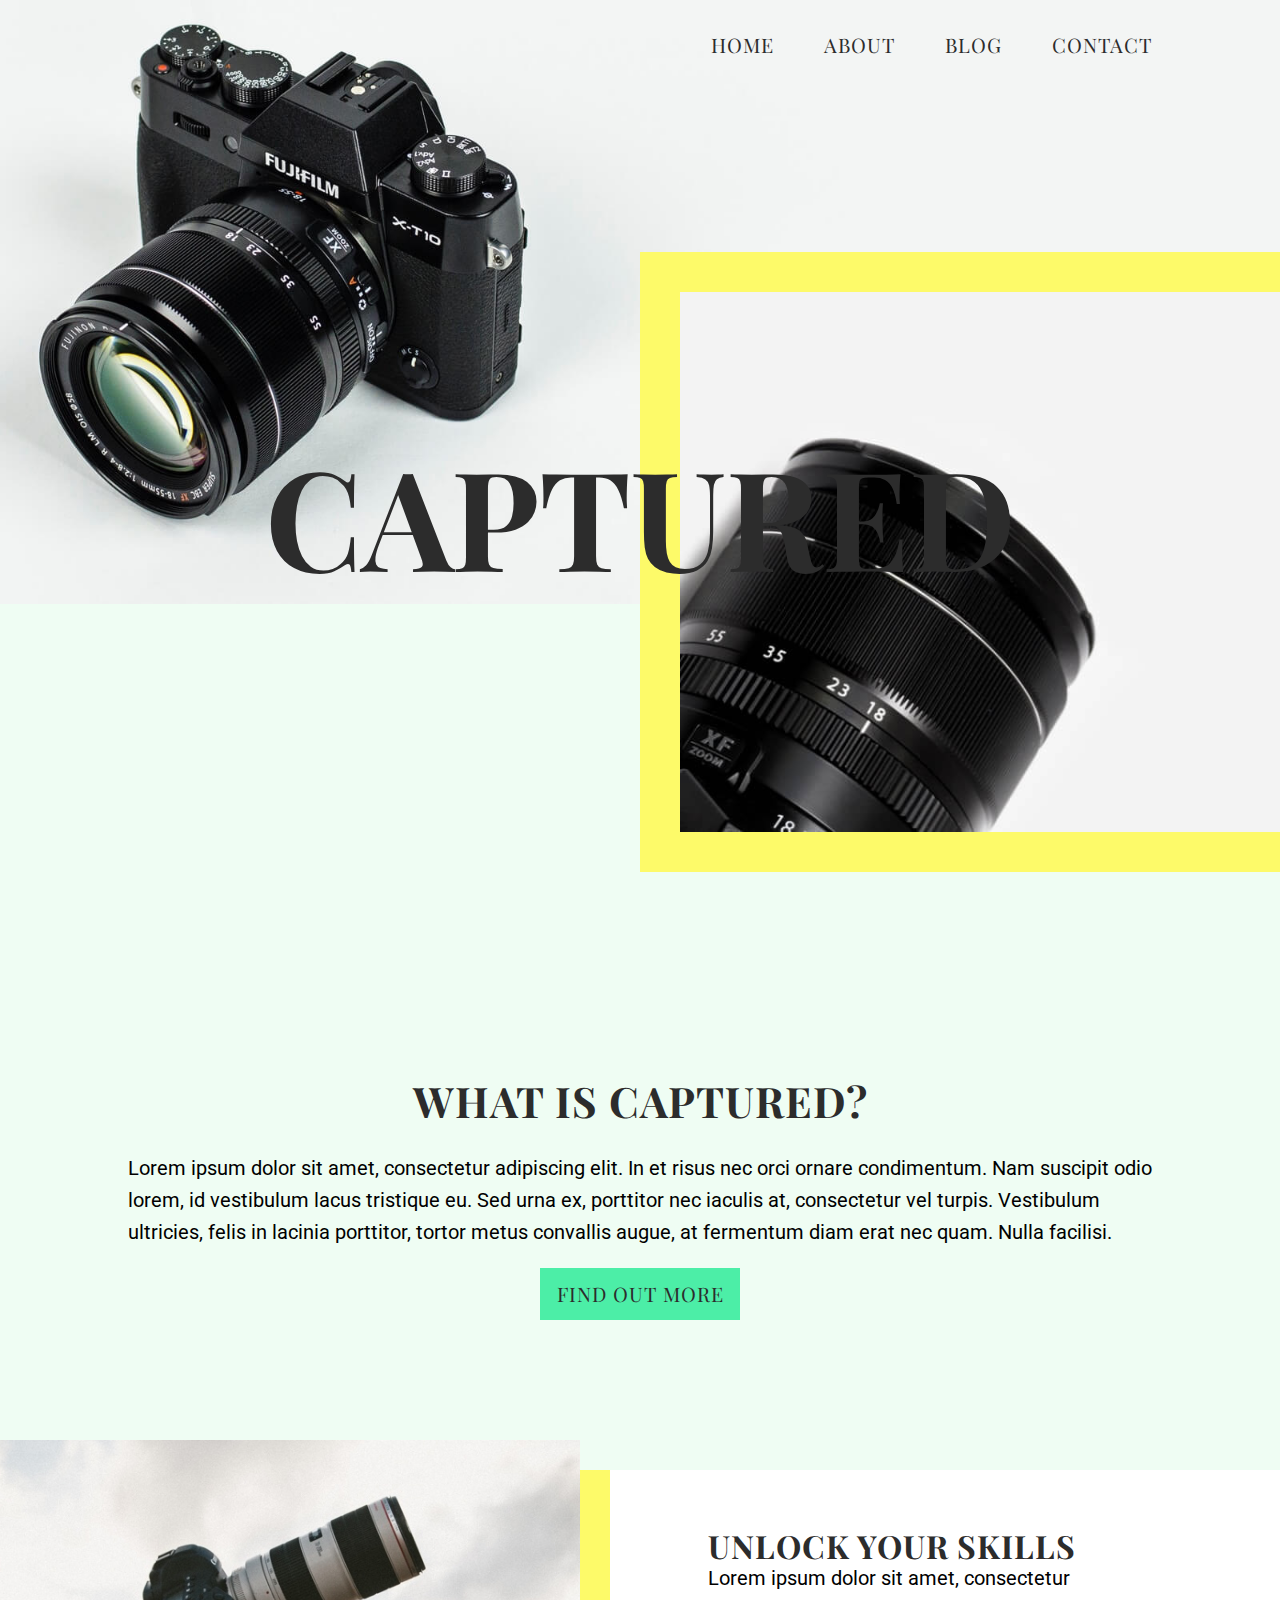
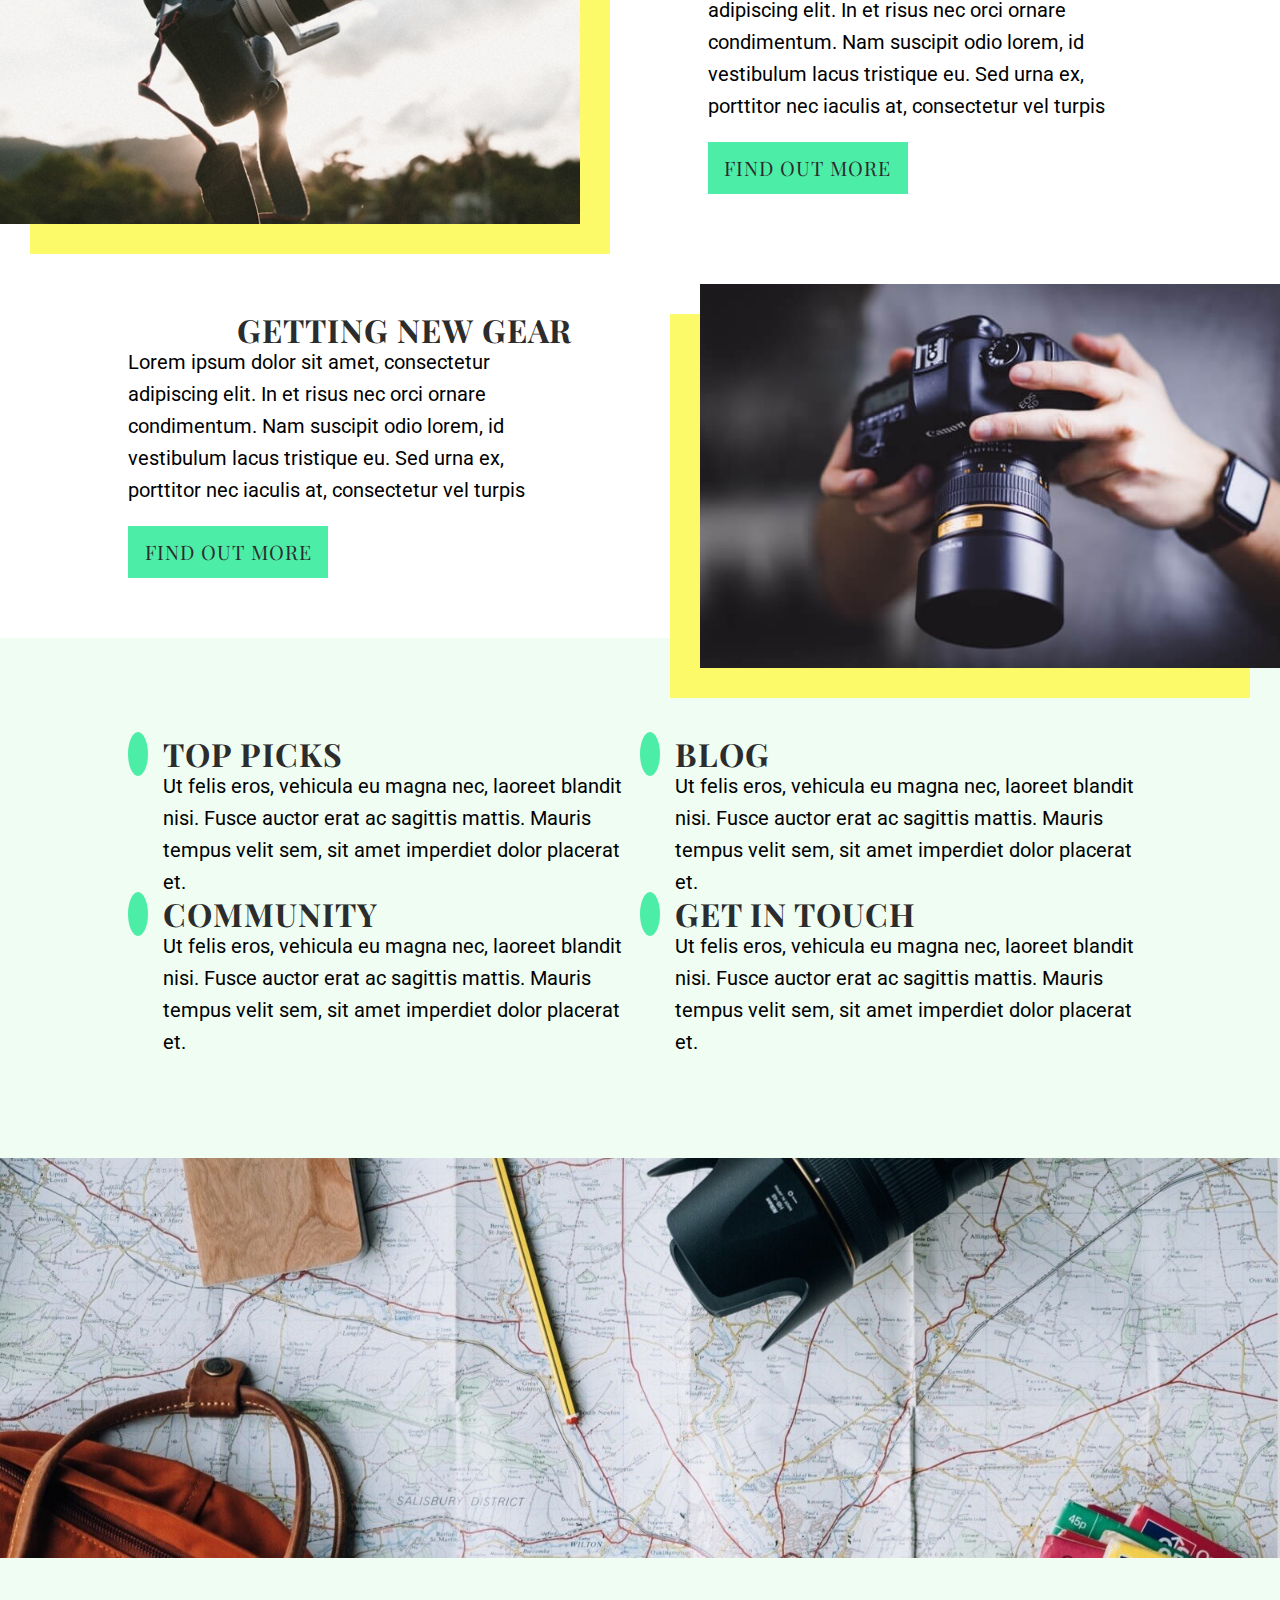
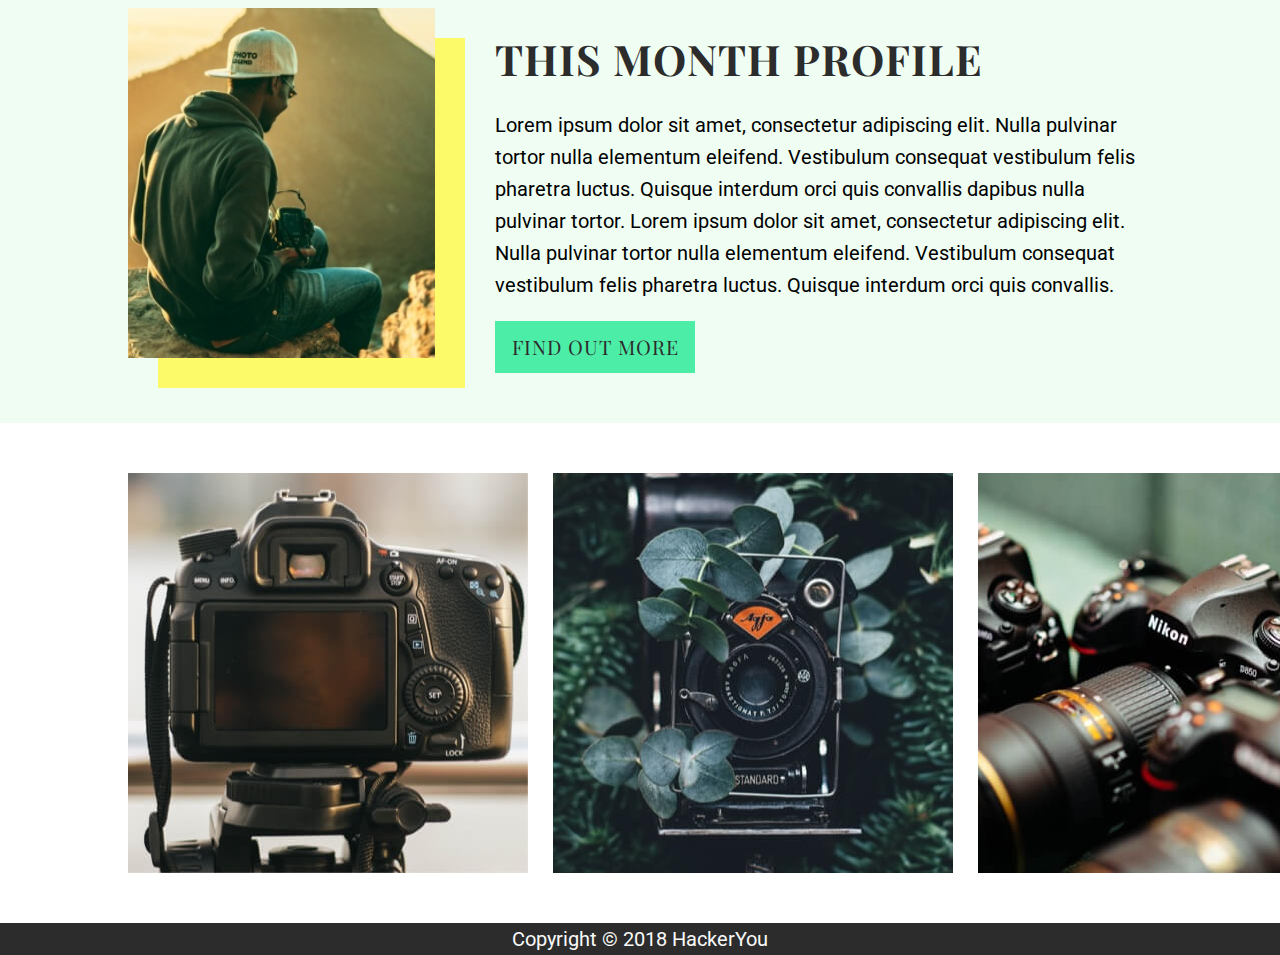
==== index.html @ f898188f "First commit of Project 2" ====
<!DOCTYPE html>
<html lang="en">
<head>
    <meta charset="UTF-8">
    <meta name="viewport" content="width=device-width, initial-scale=1.0">
    <meta http-equiv="X-UA-Compatible" content="ie=edge">
    <title>Home</title>
    <link rel="stylesheet" href="https://use.fontawesome.com/releases/v5.8.1/css/all.css" integrity="sha384-50oBUHEmvpQ+1lW4y57PTFmhCaXp0ML5d60M1M7uH2+nqUivzIebhndOJK28anvf" crossorigin="anonymous">
    <link href="https://fonts.googleapis.com/css?family=Playfair+Display:700i|Roboto" rel="stylesheet">
    <link rel="stylesheet" href="styles/style.css">
</head>
<body>
    <header class="homeHeader">
        <div class="wrapper headerMainContent">
            <nav>
                <ul>
                    <li><a href="index.html">Home</a></li>
                    <li><a href="#about">About</a></li>
                    <li><a href="blog.html">Blog</a></li>
                    <li><a href="contact.html">Contact</a></li>
                </ul>
            </nav>
            <h1 class="companyName">Captured</h1>
            <div class="headerImage"></div>
        </div>
    </header>

    <main>
        <section id="about" class="about">
            <div class="wrapper aboutContent">
                <h2>What is captured?</h2>
                <p>Lorem ipsum dolor sit amet, consectetur adipiscing elit. In et risus nec orci ornare condimentum. Nam
                    suscipit odio lorem, id vestibulum lacus tristique eu. Sed urna ex, porttitor nec iaculis at, consectetur
                    vel turpis. Vestibulum ultricies, felis in lacinia porttitor, tortor metus convallis augue, at fermentum
                    diam erat nec quam. Nulla facilisi.</p>
                <a href="#" class="linkButton">Find out more</a>
            </div>
        </section>

        <section class="blogPost">
            <div class="wrapper">
                <article class="articlePreview article1">
                    <div class="articleImage articleImage1 dropShadowRight"></div>
                    <div class="articleInfo">
                        <h3>Unlock Your Skills</h3>
                        <p>Lorem ipsum dolor sit amet, consectetur adipiscing elit. In et risus nec orci ornare condimentum. Nam
                            suscipit odio lorem, id vestibulum lacus tristique eu. Sed urna ex, porttitor nec iaculis at,
                            consectetur vel turpis</p>
                            <a href="#" class="linkButton">Find out more</a>
                    </div>
                </article>
                
                <article class="articlePreview article2">
                    <div class="articleImage articleImage2 dropShadowLeft"></div>
                    <div class="articleInfo">
                        <h3>Getting New Gear</h3>
                        <p>Lorem ipsum dolor sit amet, consectetur adipiscing elit. In et risus nec orci ornare condimentum. Nam
                            suscipit odio lorem, id vestibulum lacus tristique eu. Sed urna ex, porttitor nec iaculis at,
                            consectetur vel turpis</p>
                        <a href="#" class="linkButton">Find out more</a>
                    </div>
                </article>
                
            </div>
            

        </section>

        <section class="capturedLinks">
            <div class="wrapper capturedLinksContainer">
                <div class="capturedLinksInfo">
                    <div class="linkIcon">
                        <i class="fas fa-camera"></i>
                    </div>
                    <div class="linkDescription">
                        <h3>Top Picks</h3>
                        <p>Ut felis eros, vehicula eu magna nec, laoreet blandit nisi. Fusce auctor erat ac sagittis mattis. Mauris tempus velit sem, sit amet imperdiet dolor placerat et.</p>
                    </div>
                </div>

                <div class="capturedLinksInfo">
                    <div class="linkIcon">
                        <i class="fas fa-file"></i>
                    </div>
                    <div class="linkDescription">
                        <h3>Blog</h3>
                        <p>Ut felis eros, vehicula eu magna nec, laoreet blandit nisi. Fusce auctor erat ac sagittis mattis. Mauris
                            tempus velit sem, sit amet imperdiet dolor placerat et.</p>
                    </div>
                </div>

                <div class="capturedLinksInfo">
                    <div class="linkIcon">
                        <i class="fas fa-users"></i>
                    </div>
                    <div class="linkDescription">
                        <h3>Community</h3>
                        <p>Ut felis eros, vehicula eu magna nec, laoreet blandit nisi. Fusce auctor erat ac sagittis mattis. Mauris
                            tempus velit sem, sit amet imperdiet dolor placerat et.</p>
                    </div>
                </div>

                <div class="capturedLinksInfo">
                    <div class="linkIcon">
                        <i class="fas fa-phone"></i>
                    </div>
                    <div class="linkDescription">
                        <h3>Get in touch</h3>
                        <p>Ut felis eros, vehicula eu magna nec, laoreet blandit nisi. Fusce auctor erat ac sagittis mattis. Mauris
                            tempus velit sem, sit amet imperdiet dolor placerat et.</p>
                    </div>
                </div>
            </div>
        </section>

        <div class="monthlyProfileBackgroundImage"></div>

        <section class="monthlyProfile">
            <div class="wrapper monthlyProfileContent">
                <div class="monthlyProfileImage dropShadowRight"></div>
                <div class="monthlyProfileInfo">
                    <h2>This Month Profile</h2>
                    <p>Lorem ipsum dolor sit amet, consectetur adipiscing elit. Nulla pulvinar tortor nulla elementum eleifend.
                        Vestibulum consequat vestibulum felis pharetra luctus. Quisque interdum orci quis convallis dapibus
                        nulla pulvinar tortor. Lorem
                        ipsum dolor sit amet, consectetur adipiscing elit. Nulla pulvinar tortor nulla elementum eleifend.
                        Vestibulum consequat vestibulum felis pharetra luctus. Quisque interdum orci quis convallis.</p>
                    <a href="#" class="linkButton">Find out more</a>
                </div>
            </div>
        </section>

        <section class="gallery">
            <div class="wrapper galleryImages">
                <img src="assets/gallery-image-1.jpg" alt="Camera on a tripod from viewfinder's perspective">
                <img src="assets/gallery-image-2.jpg" alt="Vintage camera surrounded by leaves">
                <img src="assets/gallery-image-3.jpg" alt="DSLR camera with long lens">
            </div>
        </section>
    </main>

    <footer>
        <div class="wrapper">
            <p>Copyright &copy; 2018 HackerYou</p>
        </div>
    </footer>

</body>
</html>
---- styles/style.css ----
@charset "UTF-8";
article, aside, details, figcaption, figure, footer, header, hgroup, nav, section, summary {
  display: block; }

audio, canvas, video {
  display: inline-block; }

audio:not([controls]) {
  display: none;
  height: 0; }

[hidden] {
  display: none; }

html {
  font-family: sans-serif;
  -webkit-text-size-adjust: 100%;
  -ms-text-size-adjust: 100%; }

a:focus {
  outline: thin dotted; }

a:active, a:hover {
  outline: 0; }

h1 {
  font-size: 2em; }

abbr[title] {
  border-bottom: 1px dotted; }

b, strong {
  font-weight: 700; }

dfn {
  font-style: italic; }

mark {
  background: #ff0;
  color: #000; }

code, kbd, pre, samp {
  font-family: monospace, serif;
  font-size: 1em; }

pre {
  white-space: pre-wrap;
  word-wrap: break-word; }

q {
  quotes: \201C \201D \2018 \2019; }

small {
  font-size: 80%; }

sub, sup {
  font-size: 75%;
  line-height: 0;
  position: relative;
  vertical-align: baseline; }

sup {
  top: -.5em; }

sub {
  bottom: -.25em; }

img {
  border: 0; }

svg:not(:root) {
  overflow: hidden; }

fieldset {
  border: 1px solid silver;
  margin: 0 2px;
  padding: .35em .625em .75em; }

button, input, select, textarea {
  font-family: inherit;
  font-size: 100%;
  margin: 0; }

button, input {
  line-height: normal; }

button, html input[type=button], input[type=reset], input[type=submit] {
  -webkit-appearance: button;
  cursor: pointer; }

button[disabled], input[disabled] {
  cursor: default; }

input[type=checkbox], input[type=radio] {
  -webkit-box-sizing: border-box;
  box-sizing: border-box;
  padding: 0; }

input[type=search] {
  -webkit-appearance: textfield;
  -moz-box-sizing: content-box;
  -webkit-box-sizing: content-box;
  box-sizing: content-box; }

input[type=search]::-webkit-search-cancel-button, input[type=search]::-webkit-search-decoration {
  -webkit-appearance: none; }

textarea {
  overflow: auto;
  vertical-align: top; }

table {
  border-collapse: collapse;
  border-spacing: 0; }

body, figure {
  margin: 0; }

legend, button::-moz-focus-inner, input::-moz-focus-inner {
  border: 0;
  padding: 0; }

.clearfix:after {
  visibility: hidden;
  display: block;
  font-size: 0;
  content: '';
  clear: both;
  height: 0; }

* {
  -moz-box-sizing: border-box;
  -webkit-box-sizing: border-box;
  box-sizing: border-box; }

.visuallyHidden:not(:focus):not(:active) {
  position: absolute;
  width: 1px;
  height: 1px;
  margin: -1px;
  border: 0;
  padding: 0;
  white-space: nowrap;
  -webkit-clip-path: inset(100%);
  clip-path: inset(100%);
  clip: rect(0 0 0);
  overflow: hidden; }

fieldset {
  border: none; }

input[type=text],
input[type=email] {
  width: calc((100% - 30px) / 2);
  padding: 10px;
  float: left;
  border: none;
  border-bottom: 2px solid #4ceea7;
  background-color: #effdf3; }

input[type=text] {
  margin-right: 30px; }

input[type=email] {
  margin-right: 0; }

textarea {
  width: 100%;
  padding: 10px;
  resize: none;
  border: 2px solid #4ceea7;
  margin: 10px 0;
  background-color: #effdf3; }

input[type=submit] {
  border: none;
  padding: 5px;
  width: 100%;
  background-color: #4ceea7; }

input[type=text]::-webkit-input-placeholder,
input[type=email]::-webkit-input-placeholder,
input[type=submit]::-webkit-input-placeholder,
textarea::-webkit-input-placeholder {
  color: black;
  opacity: 1; }

input[type=text]:-ms-input-placeholder,
input[type=email]:-ms-input-placeholder,
input[type=submit]:-ms-input-placeholder,
textarea:-ms-input-placeholder {
  color: black;
  opacity: 1; }

input[type=text]::-ms-input-placeholder,
input[type=email]::-ms-input-placeholder,
input[type=submit]::-ms-input-placeholder,
textarea::-ms-input-placeholder {
  color: black;
  opacity: 1; }

input[type=text]::placeholder,
input[type=email]::placeholder,
input[type=submit]::placeholder,
textarea::placeholder {
  color: black;
  opacity: 1; }

html {
  font-size: 125%; }

body {
  font-size: 20px;
  font-size: 1rem;
  font-family: 'Roboto', sans-serif;
  line-height: 32px; }

p {
  margin: 0;
  padding: 0; }

.pageTitle {
  font-size: 80px;
  font-size: 4rem;
  font-family: 'Playfair Display', serif;
  color: #2c2c2c;
  text-transform: uppercase;
  line-height: 92px; }

h2,
h3 {
  letter-spacing: 1px; }

h2 {
  font-size: 42px;
  font-size: 2.1rem;
  font-family: 'Playfair Display', serif;
  color: #2c2c2c;
  text-transform: uppercase; }

h3 {
  font-size: 32px;
  font-size: 1.6rem;
  font-family: 'Playfair Display', serif;
  color: #2c2c2c;
  text-transform: uppercase;
  margin: 0;
  padding: 0; }

i {
  font-size: 1rem; }

nav {
  font-size: 20px;
  font-size: 1rem;
  font-family: 'Playfair Display', serif;
  color: #2c2c2c;
  text-transform: uppercase;
  text-align: center;
  line-height: 29px;
  letter-spacing: 1px; }

.linkButton {
  font-size: 20px;
  font-size: 1rem;
  font-family: 'Playfair Display', serif;
  color: #2c2c2c;
  text-transform: uppercase;
  text-align: center;
  line-height: 32px;
  letter-spacing: 1px; }

.pageTitle {
  text-align: center;
  margin: 5% auto; }

.companyName {
  font-size: 138px;
  font-size: 6.9rem;
  font-family: 'Playfair Display', serif;
  color: #2c2c2c;
  text-transform: uppercase;
  text-align: center; }

.asideTitle {
  font-size: 26px;
  font-size: 1.3rem;
  font-family: 'Playfair Display', serif;
  color: #2c2c2c;
  text-transform: uppercase; }

input[type=text]::-webkit-input-placeholder {
  font-size: 20px;
  font-size: 1rem;
  font-family: 'Roboto', sans-serif; }

input[type=text]:-ms-input-placeholder {
  font-size: 20px;
  font-size: 1rem;
  font-family: 'Roboto', sans-serif; }

input[type=text]::-ms-input-placeholder {
  font-size: 20px;
  font-size: 1rem;
  font-family: 'Roboto', sans-serif; }

input[type=text]::placeholder {
  font-size: 20px;
  font-size: 1rem;
  font-family: 'Roboto', sans-serif; }

.contactEmail {
  font-size: 26px;
  font-size: 1.3rem;
  font-family: 'Playfair Display', serif;
  color: #2c2c2c;
  text-transform: uppercase;
  letter-spacing: 1.1px; }

.innerWrapper {
  width: 85%;
  margin: 0 auto; }

.blogHeader {
  background: url(../assets/blog-header.jpg) top center/cover no-repeat #effdf3;
  width: 100%;
  height: 65vh; }

.mainBlog {
  background-color: #effdf3;
  padding: 50px 0;
  position: relative; }

.blogContent {
  display: -webkit-box;
  display: -ms-flexbox;
  display: flex;
  position: relative; }

aside {
  width: calc(35% - 20px);
  margin-right: 20px; }

.asideContent {
  background-color: #fafafa;
  padding: 20px; }

.asideImage {
  background: url(../assets/side-blog-image.jpg) center/cover no-repeat #fafafa;
  height: 400px;
  width: 180%;
  position: relative;
  top: -40px;
  left: -80%; }

.aboutDescription {
  margin: 10px 0 50px; }

.recentPosts li::before {
  content: "•";
  width: 2px;
  margin: 0 20px 0 10px;
  color: #4ceea7; }

.blogFeatureImage {
  background: url(../assets/blog-post-image.jpg) top center/cover no-repeat #fafafa;
  width: 119.2%;
  height: 550px; }

.blogSection {
  width: 65%;
  position: absolute;
  top: -250px;
  right: 0; }

.featuredBlog article h2 {
  margin-top: 70px; }

.postedComment {
  display: -webkit-box;
  display: -ms-flexbox;
  display: flex;
  margin: 50px 0; }

.readerImage1,
.readerImage2 {
  width: 20%; }

.readerComment {
  width: calc(80% - 30px);
  margin-left: 30px; }

.readerImage1 {
  background: url(../assets/comment-1.jpg) top center/contain no-repeat; }

.readerImage2 {
  background: url(../assets/comment-2.jpg) top center/contain no-repeat; }

.wrapper {
  width: 80%;
  max-width: 1440px;
  margin: 0 auto; }

img {
  max-width: 100%;
  width: 100%; }

a {
  text-decoration: none;
  color: #2c2c2c; }

ul,
li {
  list-style-type: none;
  margin: 0;
  padding: 0; }

.linkButton {
  display: inline-block;
  background-color: #4ceea7;
  padding: 10px;
  margin-top: 20px;
  width: 200px;
  -webkit-transition: all 0.5s ease;
  -o-transition: all 0.5s ease;
  transition: all 0.5s ease; }
  .linkButton:hover {
    background-color: #a9f7d5; }

.dropShadowLeft {
  -webkit-box-shadow: -30px 30px 0px 0px #fdfa69;
  box-shadow: -30px 30px 0px 0px #fdfa69; }

.dropShadowRight {
  -webkit-box-shadow: 30px 30px 0px 0px #fdfa69;
  box-shadow: 30px 30px 0px 0px #fdfa69; }

nav li {
  margin: 20px 50px 20px 0;
  padding: 10px 0;
  float: left; }
  nav li a {
    -webkit-transition: all 0.3s ease;
    -o-transition: all 0.3s ease;
    transition: all 0.3s ease; }
  nav li:hover {
    border-bottom: 2px solid #4ceea7;
    padding-bottom: 5px; }

nav li:last-child {
  margin-right: 0; }

.homeHeader {
  background: url(../assets/header-image.jpg) top center/contain no-repeat #effdf3;
  width: 100%;
  height: 100vh; }

.headerMainContent {
  display: -webkit-box;
  display: -ms-flexbox;
  display: flex;
  -webkit-box-orient: vertical;
  -webkit-box-direction: normal;
  -ms-flex-direction: column;
  flex-direction: column;
  -webkit-box-pack: justify;
  -ms-flex-pack: justify;
  justify-content: space-between;
  -webkit-box-align: end;
  -ms-flex-align: end;
  align-items: flex-end; }

.companyName {
  width: 100%;
  margin-top: 40%;
  z-index: 20; }

.headerImage {
  background: url(../assets/header-box-image.jpg) bottom right/cover no-repeat;
  border: 40px solid #fdfa69;
  border-right: 0;
  width: 640px;
  height: 620px;
  z-index: 10;
  position: absolute;
  top: 28%;
  right: 0; }

.about {
  padding: 150px 0; }

.about {
  background-color: #effdf3;
  text-align: center; }
  .about p {
    text-align: left; }

.articlePreview {
  display: -webkit-box;
  display: -ms-flexbox;
  display: flex;
  -webkit-box-pack: justify;
  -ms-flex-pack: justify;
  justify-content: space-between; }
  .articlePreview .articleImage {
    width: 60%; }
  .articlePreview .articleInfo {
    width: 46%;
    padding: 60px 0; }

.article2 {
  -webkit-box-orient: horizontal;
  -webkit-box-direction: reverse;
  -ms-flex-direction: row-reverse;
  flex-direction: row-reverse; }

.article2 .articleInfo h3 {
  text-align: right; }

.articleImage1 {
  background: url(../assets/left-image.jpg) center/cover no-repeat;
  position: relative;
  top: -30px;
  left: -12.5%; }

.articleImage2 {
  background: url(../assets/right-image.jpg) center/cover no-repeat;
  position: relative;
  bottom: -30px;
  right: -12.5%; }

.capturedLinks {
  background-color: #effdf3;
  padding: 100px 0; }

.capturedLinksContainer {
  display: -webkit-box;
  display: -ms-flexbox;
  display: flex;
  -webkit-box-orient: horizontal;
  -webkit-box-direction: normal;
  -ms-flex-direction: row;
  flex-direction: row;
  -ms-flex-wrap: wrap;
  flex-wrap: wrap; }
  .capturedLinksContainer .capturedLinksInfo {
    width: 50%;
    display: -webkit-box;
    display: -ms-flexbox;
    display: flex; }
  .capturedLinksContainer .linkIcon {
    width: 20%; }
  .capturedLinksContainer .linkDescriptio {
    width: 80%; }

.capturedLinks i {
  color: #2c2c2c;
  padding: 10px;
  background-color: #4ceea7;
  border-radius: 50%; }

.monthlyProfileBackgroundImage {
  width: 100%;
  height: 400px;
  background: url(../assets/banner.jpg) center/cover no-repeat #201e21; }

.monthlyProfile {
  padding: 50px 0;
  background-color: #effdf3; }

.monthlyProfileContent {
  display: -webkit-box;
  display: -ms-flexbox;
  display: flex;
  -webkit-box-orient: horizontal;
  -webkit-box-direction: normal;
  -ms-flex-direction: row;
  flex-direction: row; }
  .monthlyProfileContent .monthlyProfileImage {
    width: 30%;
    height: 350px;
    background: url(../assets/small-box.jpg) center/cover no-repeat #201e21; }
  .monthlyProfileContent .monthlyProfileInfo {
    width: calc(70% - 60px);
    margin-left: 60px; }

.gallery {
  padding: 50px 0; }

.galleryImages {
  display: -webkit-box;
  display: -ms-flexbox;
  display: flex; }
  .galleryImages img {
    margin-right: 25px; }
  .galleryImages img:last-child {
    margin-right: 0; }

footer {
  background-color: #2c2c2c; }

footer p {
  color: #fafafa;
  text-align: center; }
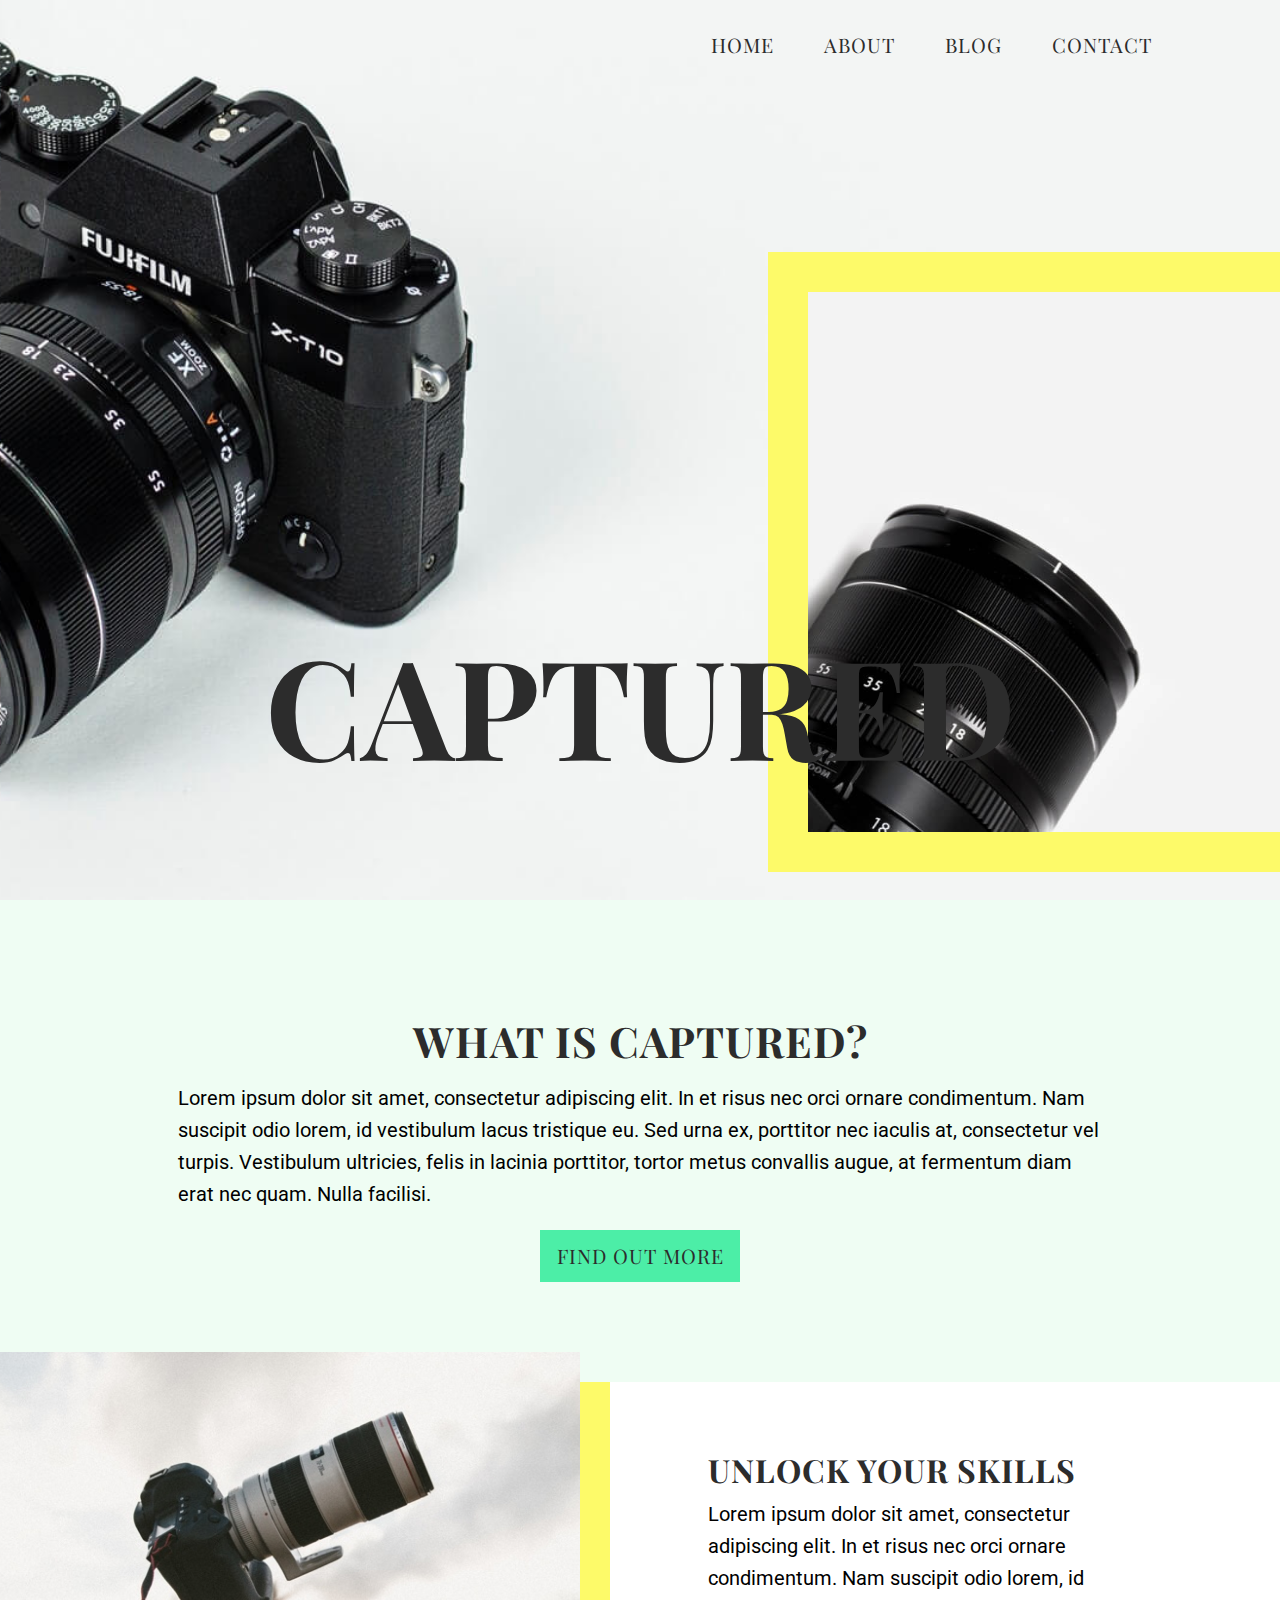
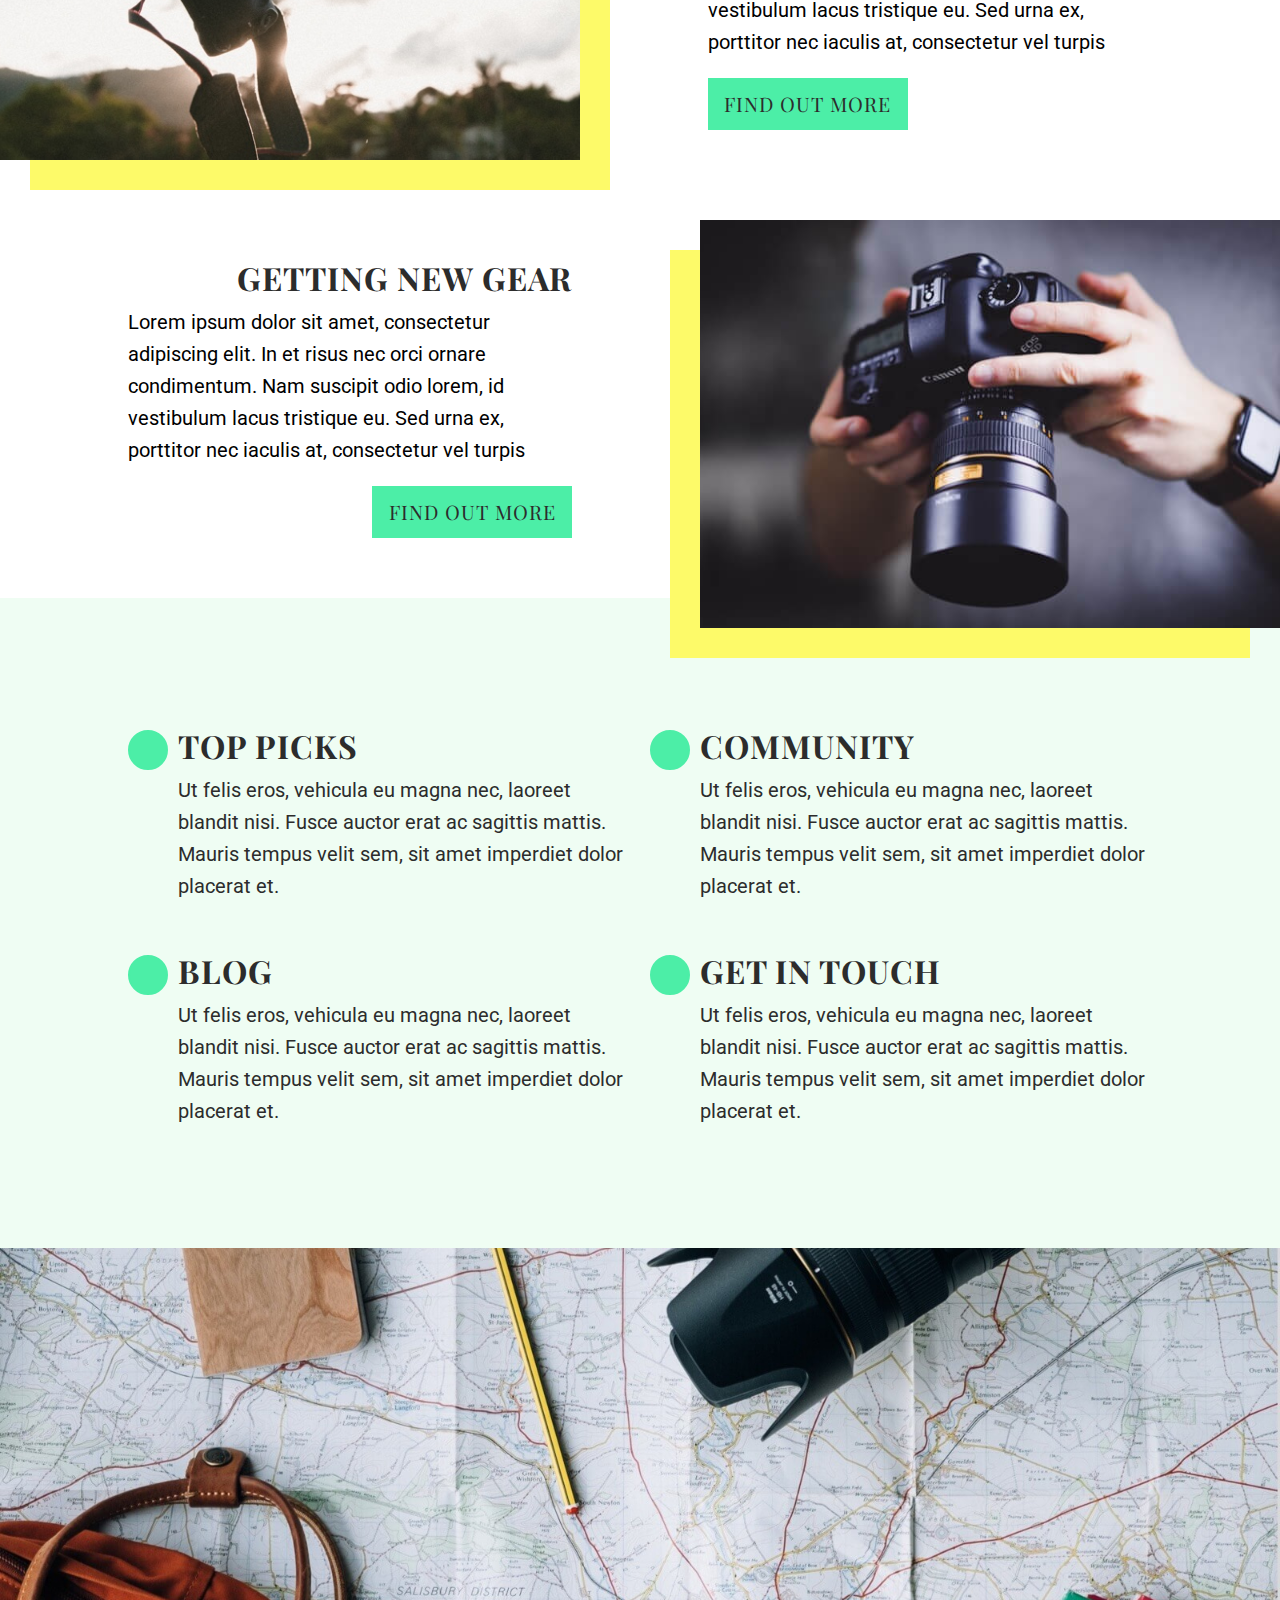
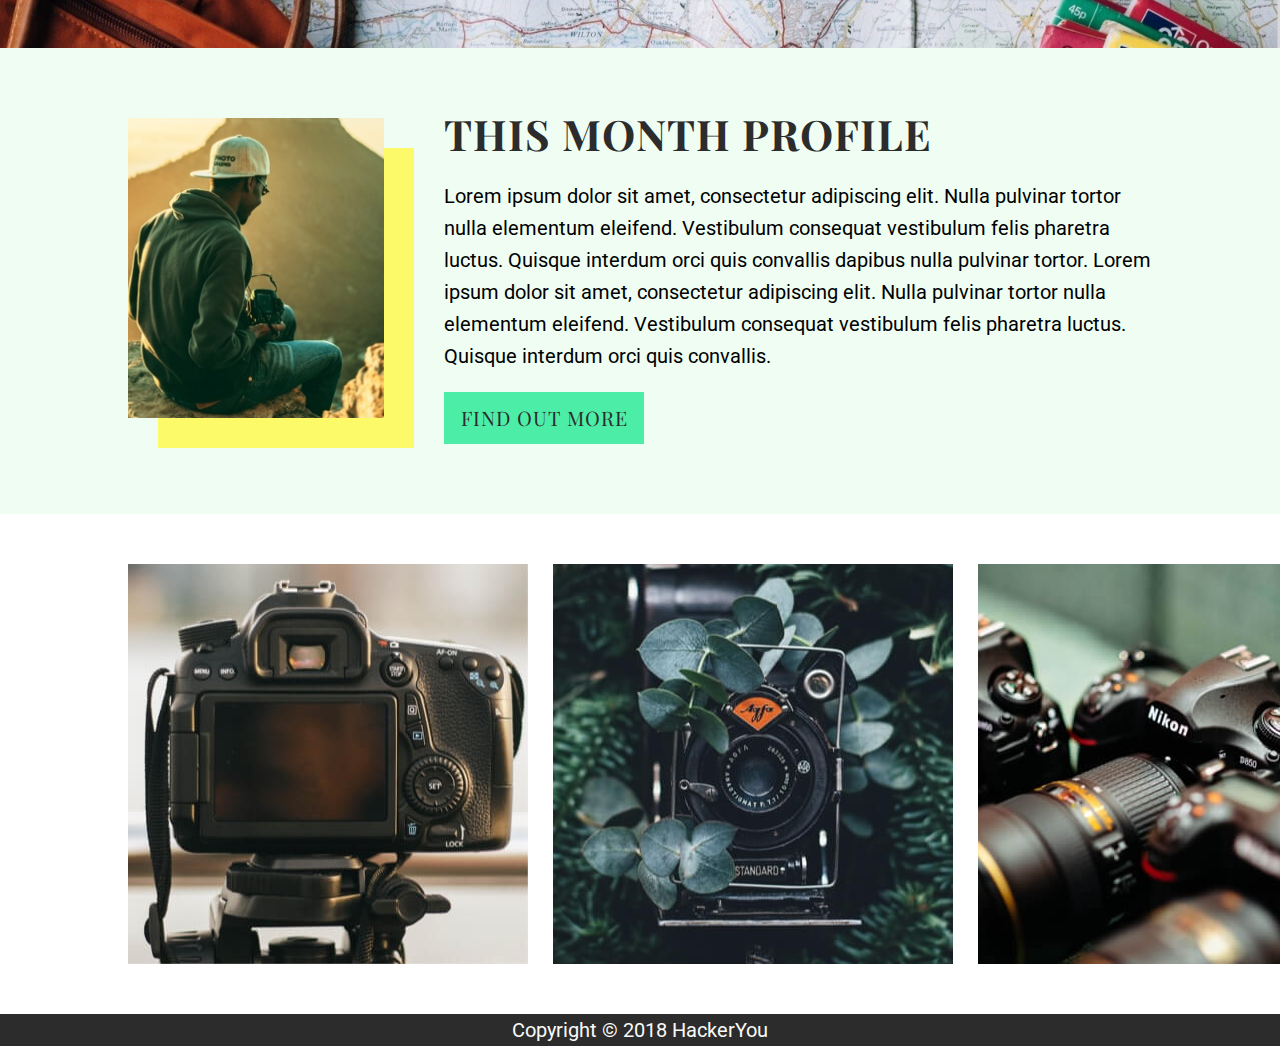
==== commit c0ff3a2e: "Updates throughout Project 2 + new file: _contact.scss" ====
--- a/index.html
+++ b/index.html
@@ -10,8 +10,8 @@
     <link rel="stylesheet" href="styles/style.css">
 </head>
 <body>
-    <header class="homeHeader">
-        <div class="wrapper headerMainContent">
+    <header class="headerHome">
+        <div class="wrapper mainHeader mainHeaderHome">
             <nav>
                 <ul>
                     <li><a href="index.html">Home</a></li>
@@ -21,32 +21,27 @@
                 </ul>
             </nav>
             <h1 class="companyName">Captured</h1>
-            <div class="headerImage"></div>
+            <div class="headerBoxImage"></div>
         </div>
     </header>
 
     <main>
         <section id="about" class="about">
-            <div class="wrapper aboutContent">
+            <div class="wrapper">
                 <h2>What is captured?</h2>
-                <p>Lorem ipsum dolor sit amet, consectetur adipiscing elit. In et risus nec orci ornare condimentum. Nam
-                    suscipit odio lorem, id vestibulum lacus tristique eu. Sed urna ex, porttitor nec iaculis at, consectetur
-                    vel turpis. Vestibulum ultricies, felis in lacinia porttitor, tortor metus convallis augue, at fermentum
-                    diam erat nec quam. Nulla facilisi.</p>
+                <p>Lorem ipsum dolor sit amet, consectetur adipiscing elit. In et risus nec orci ornare condimentum. Nam suscipit odio lorem, id vestibulum lacus tristique eu. Sed urna ex, porttitor nec iaculis at, consectetur vel turpis. Vestibulum ultricies, felis in lacinia porttitor, tortor metus convallis augue, at fermentum diam erat nec quam. Nulla facilisi.</p>
                 <a href="#" class="linkButton">Find out more</a>
             </div>
         </section>
 
-        <section class="blogPost">
+        <section>
             <div class="wrapper">
                 <article class="articlePreview article1">
                     <div class="articleImage articleImage1 dropShadowRight"></div>
                     <div class="articleInfo">
                         <h3>Unlock Your Skills</h3>
-                        <p>Lorem ipsum dolor sit amet, consectetur adipiscing elit. In et risus nec orci ornare condimentum. Nam
-                            suscipit odio lorem, id vestibulum lacus tristique eu. Sed urna ex, porttitor nec iaculis at,
-                            consectetur vel turpis</p>
-                            <a href="#" class="linkButton">Find out more</a>
+                        <p>Lorem ipsum dolor sit amet, consectetur adipiscing elit. In et risus nec orci ornare condimentum. Nam suscipit odio lorem, id vestibulum lacus tristique eu. Sed urna ex, porttitor nec iaculis at, consectetur vel turpis</p>
+                        <a href="#" class="linkButton">Find out more</a>
                     </div>
                 </article>
                 
@@ -60,63 +55,68 @@
                         <a href="#" class="linkButton">Find out more</a>
                     </div>
                 </article>
-                
-            </div>
-            
-
-        </section>
-
-        <section class="capturedLinks">
-            <div class="wrapper capturedLinksContainer">
-                <div class="capturedLinksInfo">
-                    <div class="linkIcon">
-                        <i class="fas fa-camera"></i>
-                    </div>
-                    <div class="linkDescription">
-                        <h3>Top Picks</h3>
-                        <p>Ut felis eros, vehicula eu magna nec, laoreet blandit nisi. Fusce auctor erat ac sagittis mattis. Mauris tempus velit sem, sit amet imperdiet dolor placerat et.</p>
-                    </div>
-                </div>
-
-                <div class="capturedLinksInfo">
-                    <div class="linkIcon">
-                        <i class="fas fa-file"></i>
-                    </div>
-                    <div class="linkDescription">
-                        <h3>Blog</h3>
-                        <p>Ut felis eros, vehicula eu magna nec, laoreet blandit nisi. Fusce auctor erat ac sagittis mattis. Mauris
-                            tempus velit sem, sit amet imperdiet dolor placerat et.</p>
-                    </div>
-                </div>
-
-                <div class="capturedLinksInfo">
-                    <div class="linkIcon">
-                        <i class="fas fa-users"></i>
-                    </div>
-                    <div class="linkDescription">
-                        <h3>Community</h3>
-                        <p>Ut felis eros, vehicula eu magna nec, laoreet blandit nisi. Fusce auctor erat ac sagittis mattis. Mauris
-                            tempus velit sem, sit amet imperdiet dolor placerat et.</p>
-                    </div>
-                </div>
-
-                <div class="capturedLinksInfo">
-                    <div class="linkIcon">
-                        <i class="fas fa-phone"></i>
-                    </div>
-                    <div class="linkDescription">
-                        <h3>Get in touch</h3>
-                        <p>Ut felis eros, vehicula eu magna nec, laoreet blandit nisi. Fusce auctor erat ac sagittis mattis. Mauris
-                            tempus velit sem, sit amet imperdiet dolor placerat et.</p>
-                    </div>
-                </div>
             </div>
         </section>
 
-        <div class="monthlyProfileBackgroundImage"></div>
+        <section class="sectionLinks">
+            <div class="wrapper">
+                <ul class="capturedLinkList">
+                    <li>
+                        <a href="#" class="linkOptions">
+                            <div class="linkIcon">
+                                <i class="fas fa-camera"></i>
+                            </div>
+                            <div class="linkDescription">
+                                <h3>Top Picks</h3>
+                                <p>Ut felis eros, vehicula eu magna nec, laoreet blandit nisi. Fusce auctor erat ac sagittis mattis. Mauris tempus velit sem, sit amet imperdiet dolor placerat et.</p>
+                            </div>
+                        </a>
+                    </li>
 
-        <section class="monthlyProfile">
-            <div class="wrapper monthlyProfileContent">
+                    <li>
+                        <a href="#" class="linkOptions">
+                            <div class="linkIcon">
+                                <i class="fas fa-users"></i>
+                            </div>
+                            <div class="linkDescription">
+                                <h3>Community</h3>
+                                <p>Ut felis eros, vehicula eu magna nec, laoreet blandit nisi. Fusce auctor erat ac sagittis mattis. Mauris
+                                    tempus velit sem, sit amet imperdiet dolor placerat et.</p>
+                            </div>
+                        </a>
+                    </li>
+
+                    <li>
+                        <a href="#" class="linkOptions">
+                            <div class="linkIcon">
+                                <i class="fas fa-file"></i>
+                            </div>
+                            <div class="linkDescription">
+                                <h3>Blog</h3>
+                                <p>Ut felis eros, vehicula eu magna nec, laoreet blandit nisi. Fusce auctor erat ac sagittis mattis. Mauris tempus velit sem, sit amet imperdiet dolor placerat et.</p>
+                            </div>
+                        </a>
+                    </li>
+                    <li>
+                        <a href="#" class="linkOptions">
+                            <div class="linkIcon">
+                                <i class="fas fa-phone"></i>
+                            </div>
+                            <div class="linkDescription">
+                                <h3>Get in Touch</h3>
+                                <p>Ut felis eros, vehicula eu magna nec, laoreet blandit nisi. Fusce auctor erat ac sagittis mattis. Mauris
+                                    tempus velit sem, sit amet imperdiet dolor placerat et.</p>
+                            </div>
+                        </a>
+                    </li>
+                </ul>     
+            </div>
+        </section>
+
+        <div class="BackgroundImageMap"></div>
+
+        <section class="sectionProfile">
+            <div class="wrapper monthlyProfile">
                 <div class="monthlyProfileImage dropShadowRight"></div>
                 <div class="monthlyProfileInfo">
                     <h2>This Month Profile</h2>
--- a/styles/style.css
+++ b/styles/style.css
@@ -152,11 +152,12 @@
 input[type=text],
 input[type=email] {
   width: calc((100% - 30px) / 2);
-  padding: 10px;
+  padding: 10px 15px;
+  margin: 20px 0;
   float: left;
   border: none;
   border-bottom: 2px solid #4ceea7;
-  background-color: #effdf3; }
+  background-color: transparent; }
 
 input[type=text] {
   margin-right: 30px; }
@@ -166,14 +167,17 @@
 
 textarea {
   width: 100%;
-  padding: 10px;
+  padding: 15px;
   resize: none;
   border: 2px solid #4ceea7;
   margin: 10px 0;
-  background-color: #effdf3; }
+  background-color: transparent; }
 
 input[type=submit] {
+  font-family: 'Playfair Display', serif;
+  text-transform: uppercase;
   border: none;
+  margin: 3% 0;
   padding: 5px;
   width: 100%;
   background-color: #4ceea7; }
@@ -225,7 +229,13 @@
   font-family: 'Playfair Display', serif;
   color: #2c2c2c;
   text-transform: uppercase;
-  line-height: 92px; }
+  width: 100%;
+  line-height: 92px;
+  text-align: center; }
+
+h1 {
+  margin: 0;
+  padding: 0; }
 
 h2,
 h3 {
@@ -236,7 +246,9 @@
   font-size: 2.1rem;
   font-family: 'Playfair Display', serif;
   color: #2c2c2c;
-  text-transform: uppercase; }
+  text-transform: uppercase;
+  margin: 0;
+  padding: 0; }
 
 h3 {
   font-size: 32px;
@@ -244,7 +256,7 @@
   font-family: 'Playfair Display', serif;
   color: #2c2c2c;
   text-transform: uppercase;
-  margin: 0;
+  margin: 12px 0;
   padding: 0; }
 
 i {
@@ -270,9 +282,9 @@
   line-height: 32px;
   letter-spacing: 1px; }
 
-.pageTitle {
-  text-align: center;
-  margin: 5% auto; }
+.inlineLink {
+  font-weight: 700;
+  font-style: italic; }
 
 .companyName {
   font-size: 138px;
@@ -326,75 +338,137 @@
   width: 100%;
   height: 65vh; }
 
-.mainBlog {
+.mainHeaderBlog h1 {
+  width: calc(60% - 25px);
+  text-align: left;
+  margin-top: 5%; }
+
+.mainSection {
   background-color: #effdf3;
-  padding: 50px 0;
-  position: relative; }
+  padding: 50px 0; }
 
 .blogContent {
   display: -webkit-box;
   display: -ms-flexbox;
-  display: flex;
-  position: relative; }
-
-aside {
-  width: calc(35% - 20px);
-  margin-right: 20px; }
-
-.asideContent {
+  display: flex; }
+  .blogContent aside {
+    width: calc(40% - 25px);
+    margin-right: 25px; }
+  .blogContent .blogSection {
+    width: calc(60% - 25px);
+    margin-left: 25px;
+    position: relative;
+    top: -250px;
+    margin-bottom: -250px; }
+
+.asideAboutSection {
   background-color: #fafafa;
   padding: 20px; }
-
-.asideImage {
-  background: url(../assets/side-blog-image.jpg) center/cover no-repeat #fafafa;
-  height: 400px;
-  width: 180%;
-  position: relative;
-  top: -40px;
-  left: -80%; }
-
-.aboutDescription {
-  margin: 10px 0 50px; }
-
-.recentPosts li::before {
-  content: "•";
-  width: 2px;
-  margin: 0 20px 0 10px;
+  .asideAboutSection .asideImage {
+    background: url(../assets/side-blog-image.jpg) center/cover no-repeat #fafafa;
+    height: 400px;
+    width: 180%;
+    position: relative;
+    top: -40px;
+    left: -80%; }
+  .asideAboutSection .aboutDescription {
+    margin: 10px 0 50px; }
+  .asideAboutSection .recentPosts li::before {
+    content: "•";
+    width: 2px;
+    margin-right: 10px;
+    color: #4ceea7; }
+
+.recentPosts a:hover {
   color: #4ceea7; }
 
 .blogFeatureImage {
-  background: url(../assets/blog-post-image.jpg) top center/cover no-repeat #fafafa;
-  width: 119.2%;
+  background: url(../assets/blog-post-image.jpg) top center/cover no-repeat;
+  width: 121.6%;
   height: 550px; }
 
-.blogSection {
-  width: 65%;
-  position: absolute;
-  top: -250px;
-  right: 0; }
-
-.featuredBlog article h2 {
-  margin-top: 70px; }
+.featuredBlog h2 {
+  margin-top: 60px; }
+
+.featuredBlog h2 + p {
+  margin: 10px 0 40px 0; }
 
 .postedComment {
   display: -webkit-box;
   display: -ms-flexbox;
   display: flex;
   margin: 50px 0; }
+  .postedComment .readerComment {
+    width: calc(85% - 30px);
+    margin-left: 30px; }
+  .postedComment .readerAvatar {
+    width: 15%; }
+
+.postedComment p:first-child {
+  line-height: 1;
+  margin-bottom: 5px; }
 
 .readerImage1,
 .readerImage2 {
-  width: 20%; }
-
-.readerComment {
-  width: calc(80% - 30px);
-  margin-left: 30px; }
+  width: 100px;
+  height: 100px; }
 
 .readerImage1 {
-  background: url(../assets/comment-1.jpg) top center/contain no-repeat; }
+  background: url(../assets/comment-1.jpg) top center/cover no-repeat; }
 
 .readerImage2 {
-  background: url(../assets/comment-2.jpg) top center/contain no-repeat; }
+  background: url(../assets/comment-2.jpg) top center/cover no-repeat; }
+
+.contactHeader {
+  background: url(../assets/contact-header.jpg) top center/cover no-repeat #effdf3;
+  width: 100%;
+  height: 70vh; }
+
+.contactMainSection {
+  background-color: #effdf3; }
+
+.contactInformation {
+  display: -webkit-box;
+  display: -ms-flexbox;
+  display: flex;
+  -webkit-box-orient: horizontal;
+  -webkit-box-direction: reverse;
+  -ms-flex-direction: row-reverse;
+  flex-direction: row-reverse;
+  -webkit-box-pack: start;
+  -ms-flex-pack: start;
+  justify-content: flex-start;
+  -webkit-box-align: end;
+  -ms-flex-align: end;
+  align-items: flex-end;
+  position: relative;
+  top: -300px; }
+  .contactInformation .contactForm {
+    width: calc(75% - 60px);
+    margin-left: 60px; }
+  .contactInformation .additionalContactInfo {
+    width: 25%; }
+
+.contactForm h1 {
+  text-align: left;
+  margin: 3% 0; }
+
+.formMessages {
+  background-color: #fafafa;
+  padding: 25px;
+  width: 110%; }
+
+.socialIcons ul {
+  display: -webkit-box;
+  display: -ms-flexbox;
+  display: flex; }
+  .socialIcons ul li {
+    margin-right: 15px; }
+  .socialIcons ul i {
+    font-size: 1.25rem; }
+
+.contactEmail {
+  margin: 10px 0; }
 
 .wrapper {
   width: 80%;
@@ -450,12 +524,7 @@
 nav li:last-child {
   margin-right: 0; }
 
-.homeHeader {
-  background: url(../assets/header-image.jpg) top center/contain no-repeat #effdf3;
-  width: 100%;
-  height: 100vh; }
-
-.headerMainContent {
+.mainHeader {
   display: -webkit-box;
   display: -ms-flexbox;
   display: flex;
@@ -470,30 +539,38 @@
   -ms-flex-align: end;
   align-items: flex-end; }
 
+.headerHome {
+  background: url(../assets/header-image.jpg) top center/cover no-repeat #effdf3;
+  width: 100%;
+  height: 100vh; }
+
+.mainHeaderHome {
+  height: 80vh; }
+
 .companyName {
   width: 100%;
-  margin-top: 40%;
   z-index: 20; }
 
-.headerImage {
-  background: url(../assets/header-box-image.jpg) bottom right/cover no-repeat;
+.headerBoxImage {
+  background: url(../assets/header-box-image.jpg) top center/cover no-repeat #fafafa;
   border: 40px solid #fdfa69;
   border-right: 0;
-  width: 640px;
+  width: 40%;
   height: 620px;
-  z-index: 10;
   position: absolute;
   top: 28%;
-  right: 0; }
-
-.about {
-  padding: 150px 0; }
+  right: 0;
+  z-index: 10; }
 
 .about {
   background-color: #effdf3;
-  text-align: center; }
+  text-align: center;
+  padding: 100px 0; }
+  .about h2 {
+    margin: 25px; }
   .about p {
-    text-align: left; }
+    text-align: left;
+    margin: 0 50px; }
 
 .articlePreview {
   display: -webkit-box;
@@ -503,8 +580,16 @@
   -ms-flex-pack: justify;
   justify-content: space-between; }
   .articlePreview .articleImage {
-    width: 60%; }
+    width: 60%;
+    position: relative; }
   .articlePreview .articleInfo {
+    display: -webkit-box;
+    display: -ms-flexbox;
+    display: flex;
+    -webkit-box-orient: vertical;
+    -webkit-box-direction: normal;
+    -ms-flex-direction: column;
+    flex-direction: column;
     width: 46%;
     padding: 60px 0; }
 
@@ -513,27 +598,27 @@
   -webkit-box-direction: reverse;
   -ms-flex-direction: row-reverse;
   flex-direction: row-reverse; }
-
-.article2 .articleInfo h3 {
-  text-align: right; }
+  .article2 .articleInfo h3 {
+    text-align: right; }
+  .article2 .articleInfo a {
+    -ms-flex-item-align: end;
+    align-self: flex-end; }
 
 .articleImage1 {
   background: url(../assets/left-image.jpg) center/cover no-repeat;
-  position: relative;
   top: -30px;
   left: -12.5%; }
 
 .articleImage2 {
   background: url(../assets/right-image.jpg) center/cover no-repeat;
-  position: relative;
   bottom: -30px;
   right: -12.5%; }
 
-.capturedLinks {
+.sectionLinks {
   background-color: #effdf3;
   padding: 100px 0; }
 
-.capturedLinksContainer {
+.capturedLinkList {
   display: -webkit-box;
   display: -ms-flexbox;
   display: flex;
@@ -542,47 +627,66 @@
   -ms-flex-direction: row;
   flex-direction: row;
   -ms-flex-wrap: wrap;
-  flex-wrap: wrap; }
-  .capturedLinksContainer .capturedLinksInfo {
-    width: 50%;
-    display: -webkit-box;
-    display: -ms-flexbox;
-    display: flex; }
-  .capturedLinksContainer .linkIcon {
-    width: 20%; }
-  .capturedLinksContainer .linkDescriptio {
-    width: 80%; }
-
-.capturedLinks i {
-  color: #2c2c2c;
-  padding: 10px;
-  background-color: #4ceea7;
-  border-radius: 50%; }
-
-.monthlyProfileBackgroundImage {
+  flex-wrap: wrap;
+  -webkit-box-pack: justify;
+  -ms-flex-pack: justify;
+  justify-content: space-between; }
+  .capturedLinkList li {
+    width: 49%;
+    margin: 2% 0; }
+
+.linkOptions {
+  display: -webkit-box;
+  display: -ms-flexbox;
+  display: flex; }
+  .linkOptions .linkIcon {
+    width: 10%; }
+  .linkOptions .linkDescription {
+    width: 90%; }
+
+.linkIcon {
+  margin: 12px 0; }
+  .linkIcon i {
+    display: block;
+    border: 2px solid #4ceea7;
+    color: #2c2c2c;
+    font-size: 1.2rem;
+    line-height: 1.4;
+    text-align: center;
+    width: 40px;
+    height: 40px;
+    background-color: #4ceea7;
+    border-radius: 50%; }
+
+.BackgroundImageMap {
   width: 100%;
   height: 400px;
   background: url(../assets/banner.jpg) center/cover no-repeat #201e21; }
 
+.sectionProfile {
+  padding: 70px 0;
+  background-color: #effdf3; }
+
 .monthlyProfile {
-  padding: 50px 0;
-  background-color: #effdf3; }
-
-.monthlyProfileContent {
   display: -webkit-box;
   display: -ms-flexbox;
   display: flex;
   -webkit-box-orient: horizontal;
   -webkit-box-direction: normal;
   -ms-flex-direction: row;
-  flex-direction: row; }
-  .monthlyProfileContent .monthlyProfileImage {
-    width: 30%;
-    height: 350px;
+  flex-direction: row;
+  -webkit-box-flex: 1;
+  -ms-flex: 1 0 auto;
+  flex: 1 0 auto; }
+  .monthlyProfile .monthlyProfileImage {
+    width: 25%;
+    height: 300px;
     background: url(../assets/small-box.jpg) center/cover no-repeat #201e21; }
-  .monthlyProfileContent .monthlyProfileInfo {
-    width: calc(70% - 60px);
+  .monthlyProfile .monthlyProfileInfo {
+    width: calc(75% - 60px);
     margin-left: 60px; }
+    .monthlyProfile .monthlyProfileInfo h2 {
+      margin: 0 0 30px 0; }
 
 .gallery {
   padding: 50px 0; }
@@ -590,7 +694,10 @@
 .galleryImages {
   display: -webkit-box;
   display: -ms-flexbox;
-  display: flex; }
+  display: flex;
+  -webkit-box-flex: 1;
+  -ms-flex: 1 0 auto;
+  flex: 1 0 auto; }
   .galleryImages img {
     margin-right: 25px; }
   .galleryImages img:last-child {
@@ -602,3 +709,8 @@
 footer p {
   color: #fafafa;
   text-align: center; }
+
+.pageFooter {
+  width: 100%;
+  height: 30px;
+  background-color: #2c2c2c; }
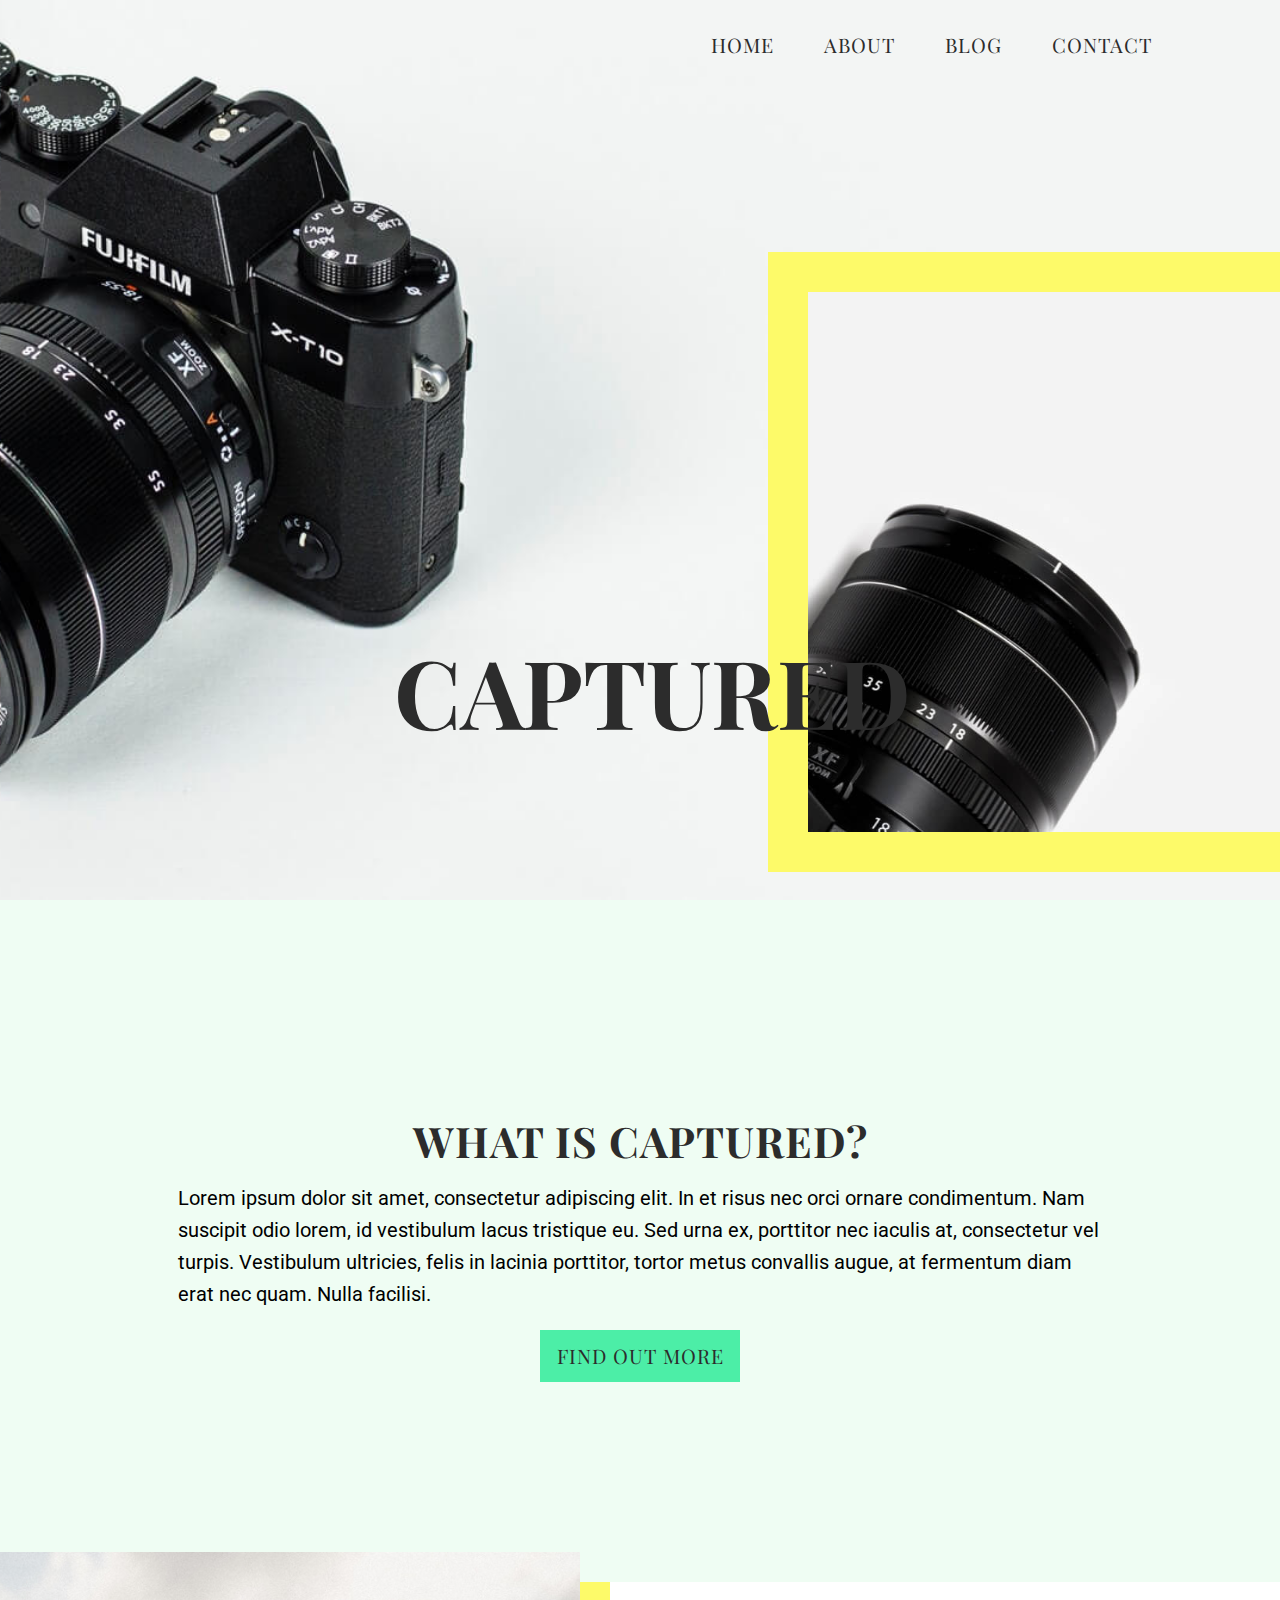
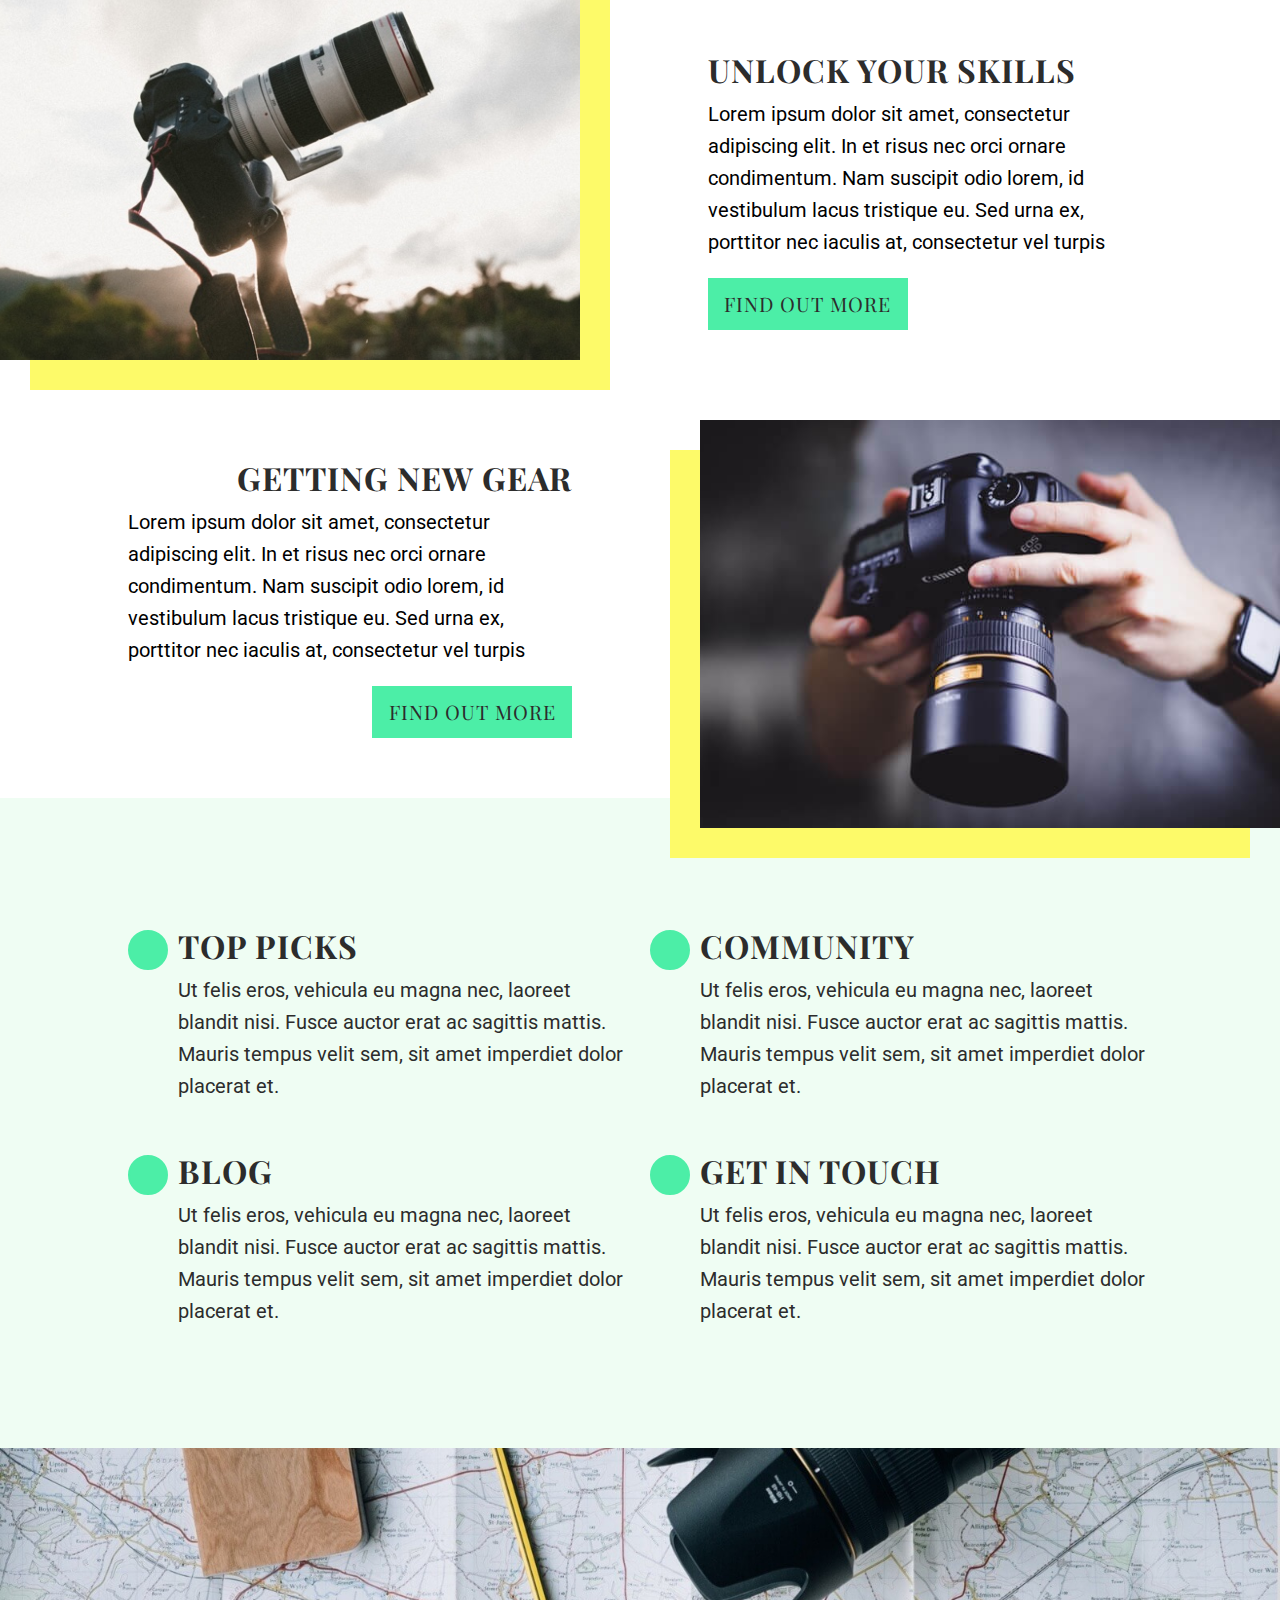
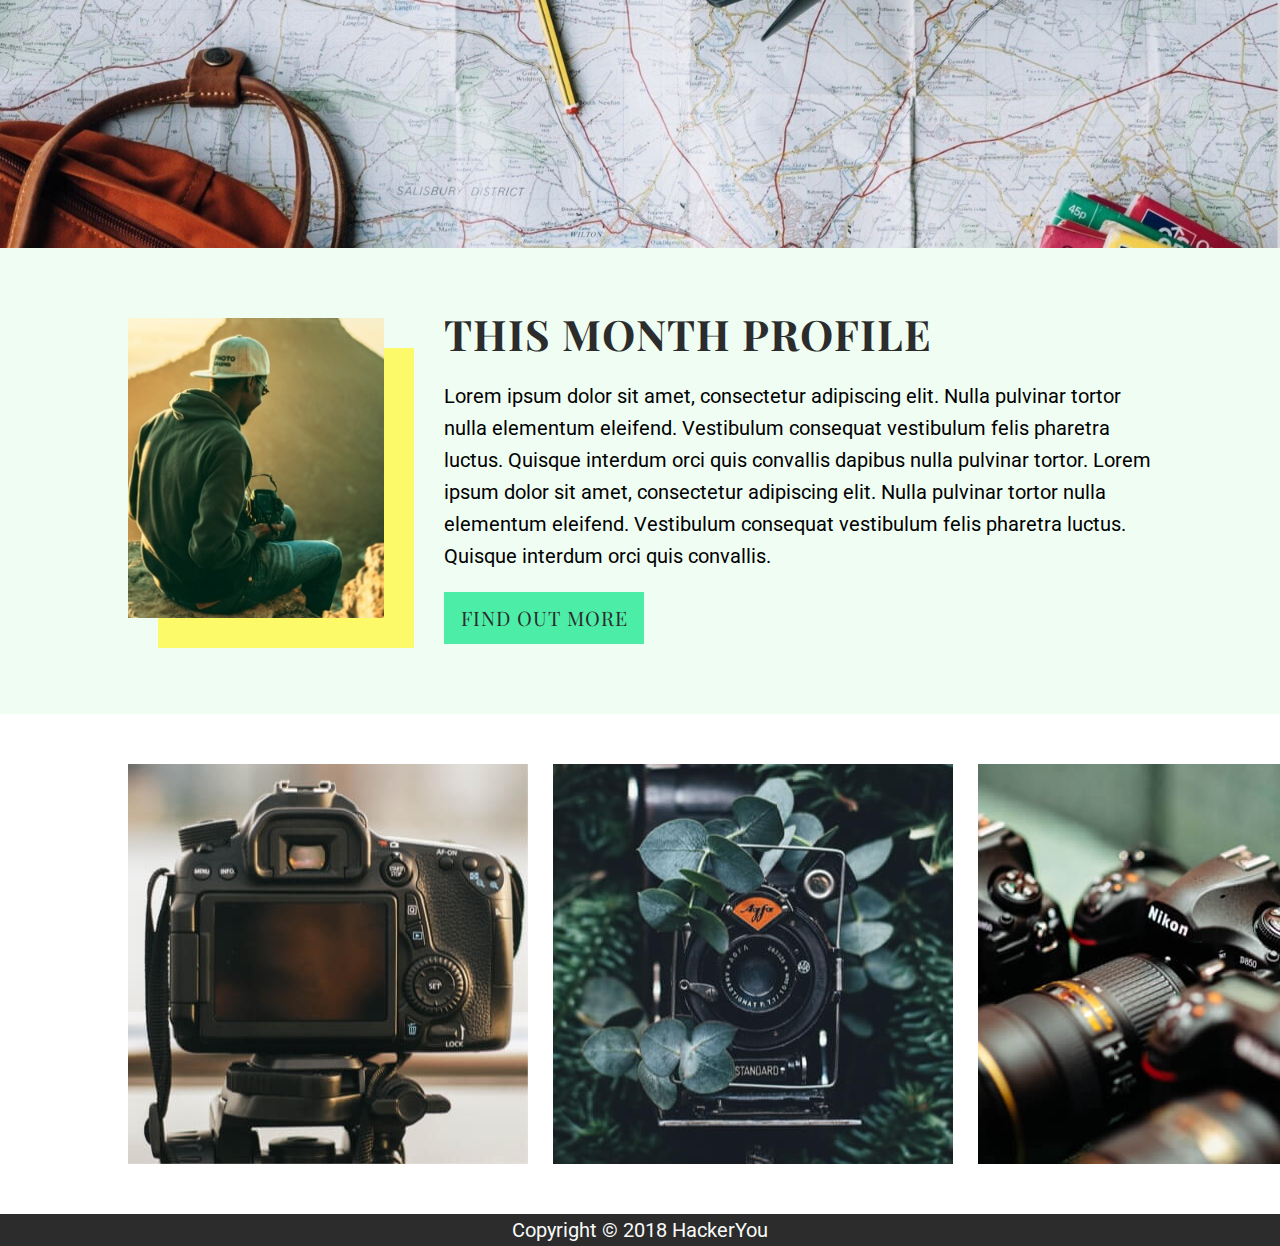
==== commit 338ec96d: "Responsivedesign updates" ====
--- a/index.html
+++ b/index.html
@@ -20,6 +20,12 @@
                     <li><a href="contact.html">Contact</a></li>
                 </ul>
             </nav>
+            <!-- HamburgerNav for responsive design -->
+            <div class="hamburgerNav">
+                <span></span>
+                <span></span>
+                <span></span>
+            </div>
             <h1 class="companyName">Captured</h1>
             <div class="headerBoxImage"></div>
         </div>
--- a/styles/style.css
+++ b/styles/style.css
@@ -210,6 +210,14 @@
   color: black;
   opacity: 1; }
 
+@media (max-width: 850px) {
+  input[type=text],
+  input[type=email] {
+    width: 100%;
+    margin: 0;
+    margin-bottom: 10px;
+    float: none; } }
+
 html {
   font-size: 125%; }
 
@@ -301,25 +309,33 @@
   color: #2c2c2c;
   text-transform: uppercase; }
 
-input[type=text]::-webkit-input-placeholder {
+input[type=text]::-webkit-input-placeholder,
+input[type=email]::-webkit-input-placeholder {
   font-size: 20px;
   font-size: 1rem;
-  font-family: 'Roboto', sans-serif; }
-
-input[type=text]:-ms-input-placeholder {
+  font-family: 'Roboto', sans-serif;
+  text-transform: capitalize; }
+
+input[type=text]:-ms-input-placeholder,
+input[type=email]:-ms-input-placeholder {
   font-size: 20px;
   font-size: 1rem;
-  font-family: 'Roboto', sans-serif; }
-
-input[type=text]::-ms-input-placeholder {
+  font-family: 'Roboto', sans-serif;
+  text-transform: capitalize; }
+
+input[type=text]::-ms-input-placeholder,
+input[type=email]::-ms-input-placeholder {
   font-size: 20px;
   font-size: 1rem;
-  font-family: 'Roboto', sans-serif; }
-
-input[type=text]::placeholder {
+  font-family: 'Roboto', sans-serif;
+  text-transform: capitalize; }
+
+input[type=text]::placeholder,
+input[type=email]::placeholder {
   font-size: 20px;
   font-size: 1rem;
-  font-family: 'Roboto', sans-serif; }
+  font-family: 'Roboto', sans-serif;
+  text-transform: capitalize; }
 
 .contactEmail {
   font-size: 26px;
@@ -329,23 +345,84 @@
   text-transform: uppercase;
   letter-spacing: 1.1px; }
 
-.innerWrapper {
-  width: 85%;
-  margin: 0 auto; }
+@media (max-width: 1350px) {
+  .companyName {
+    font-size: 95px;
+    font-size: 4.75rem;
+    font-family: 'Playfair Display', serif;
+    color: #2c2c2c;
+    text-transform: uppercase; } }
+
+@media (max-width: 1100px) {
+  .companyName {
+    font-size: 45px;
+    font-size: 2.25rem;
+    font-family: 'Playfair Display', serif;
+    color: #2c2c2c;
+    text-transform: uppercase; }
+  .pageTitle {
+    font-size: 60px;
+    font-size: 3rem;
+    font-family: 'Playfair Display', serif;
+    color: #2c2c2c;
+    text-transform: uppercase; } }
+
+@media (max-width: 800px) {
+  body {
+    font-size: 16px;
+    font-size: 0.8rem;
+    font-family: 'Roboto', sans-serif; }
+  .companyName {
+    text-align: right; }
+  h2 {
+    font-size: 30px;
+    font-size: 1.5rem;
+    font-family: 'Playfair Display', serif;
+    color: #2c2c2c;
+    text-transform: uppercase; }
+  input[type=text]::-webkit-input-placeholder,
+  input[type=email]::-webkit-input-placeholder {
+    font-size: 16px;
+    font-size: 0.8rem;
+    font-family: 'Roboto', sans-serif; }
+  input[type=text]:-ms-input-placeholder,
+  input[type=email]:-ms-input-placeholder {
+    font-size: 16px;
+    font-size: 0.8rem;
+    font-family: 'Roboto', sans-serif; }
+  input[type=text]::-ms-input-placeholder,
+  input[type=email]::-ms-input-placeholder {
+    font-size: 16px;
+    font-size: 0.8rem;
+    font-family: 'Roboto', sans-serif; }
+  input[type=text]::placeholder,
+  input[type=email]::placeholder {
+    font-size: 16px;
+    font-size: 0.8rem;
+    font-family: 'Roboto', sans-serif; } }
+
+@media (max-width: 500px) {
+  .pageTitle {
+    font-size: 35px;
+    font-size: 1.75rem;
+    font-family: 'Playfair Display', serif;
+    color: #2c2c2c;
+    text-transform: uppercase;
+    line-height: 1.4; } }
 
 .blogHeader {
-  background: url(../assets/blog-header.jpg) top center/cover no-repeat #effdf3;
+  background: url(../assets/blog-header.jpg) top center/contain no-repeat #effdf3;
   width: 100%;
-  height: 65vh; }
+  height: 100vh; }
 
 .mainHeaderBlog h1 {
   width: calc(60% - 25px);
   text-align: left;
-  margin-top: 5%; }
+  margin-top: 5%;
+  z-index: 10; }
 
 .mainSection {
-  background-color: #effdf3;
-  padding: 50px 0; }
+  background-color: #effdf3; }
 
 .blogContent {
   display: -webkit-box;
@@ -353,13 +430,15 @@
   display: flex; }
   .blogContent aside {
     width: calc(40% - 25px);
-    margin-right: 25px; }
+    margin-right: 25px;
+    position: relative;
+    top: -75px;
+    margin-bottom: -75px; }
   .blogContent .blogSection {
-    width: calc(60% - 25px);
-    margin-left: 25px;
+    width: 60%;
     position: relative;
-    top: -250px;
-    margin-bottom: -250px; }
+    top: -475px;
+    margin-bottom: -475px; }
 
 .asideAboutSection {
   background-color: #fafafa;
@@ -382,16 +461,25 @@
 .recentPosts a:hover {
   color: #4ceea7; }
 
-.blogFeatureImage {
+.FeatureImage1 {
   background: url(../assets/blog-post-image.jpg) top center/cover no-repeat;
-  width: 121.6%;
-  height: 550px; }
+  height: 550px;
+  width: 116.5%;
+  margin-left: 30px; }
+
+.featuredBlog article {
+  padding-left: 30px;
+  padding-bottom: 30px; }
 
 .featuredBlog h2 {
   margin-top: 60px; }
 
 .featuredBlog h2 + p {
   margin: 10px 0 40px 0; }
+
+.featuredBlog article {
+  border: 4px solid #fdfa69;
+  border-right: 0; }
 
 .postedComment {
   display: -webkit-box;
@@ -414,15 +502,82 @@
   height: 100px; }
 
 .readerImage1 {
-  background: url(../assets/comment-1.jpg) top center/cover no-repeat; }
+  background: url(../assets/comment-1.jpg) center/cover no-repeat; }
 
 .readerImage2 {
-  background: url(../assets/comment-2.jpg) top center/cover no-repeat; }
+  background: url(../assets/comment-2.jpg) center/cover no-repeat; }
+
+@media (max-width: 1000px) {
+  .blogHeader {
+    background: url(../assets/blog-header.jpg) top center/cover no-repeat #effdf3;
+    width: 100%;
+    height: 75vh; }
+  .mainHeaderBlog h1 {
+    width: 100%;
+    text-align: center; }
+  .blogContent {
+    display: -webkit-box;
+    display: -ms-flexbox;
+    display: flex;
+    -webkit-box-orient: vertical;
+    -webkit-box-direction: reverse;
+    -ms-flex-direction: column-reverse;
+    flex-direction: column-reverse; }
+    .blogContent aside {
+      width: 100%;
+      text-align: center;
+      margin-right: 0;
+      position: static;
+      top: 0;
+      margin-bottom: 0; }
+    .blogContent .blogSection {
+      width: 100%;
+      position: static;
+      top: 0;
+      margin-bottom: 0; }
+  .FeatureImage1 {
+    width: 100%;
+    margin: 30px; }
+  .asideAboutSection .asideImage {
+    width: 100%;
+    position: static;
+    top: 0;
+    left: 0; }
+  .asideAboutSection .aboutDescription {
+    margin: 15px 0; } }
+
+@media (max-width: 600px) {
+  .FeatureImage1 {
+    background-position: top right;
+    height: 400px; } }
+
+@media (max-width: 700px) {
+  .postedComment {
+    display: -webkit-box;
+    display: -ms-flexbox;
+    display: flex;
+    margin: 50px 0; }
+    .postedComment .readerComment {
+      width: calc(75% - 20px);
+      margin-left: 20px; }
+    .postedComment p {
+      line-height: 1.2; }
+    .postedComment .readerAvatar {
+      width: 25%; } }
+
+@media (max-width: 400px) {
+  .asideAboutSection .asideImage {
+    height: 250px; } }
 
 .contactHeader {
   background: url(../assets/contact-header.jpg) top center/cover no-repeat #effdf3;
   width: 100%;
   height: 70vh; }
+
+.mainHeaderContact h1 {
+  width: calc(75% - 60px);
+  text-align: left;
+  margin-top: 8%; }
 
 .contactMainSection {
   background-color: #effdf3; }
@@ -442,16 +597,12 @@
   -ms-flex-align: end;
   align-items: flex-end;
   position: relative;
-  top: -300px; }
+  top: -220px; }
   .contactInformation .contactForm {
-    width: calc(75% - 60px);
-    margin-left: 60px; }
+    width: calc(70% - 50px);
+    margin-left: 50px; }
   .contactInformation .additionalContactInfo {
-    width: 25%; }
-
-.contactForm h1 {
-  text-align: left;
-  margin: 3% 0; }
+    width: 30%; }
 
 .formMessages {
   background-color: #fafafa;
@@ -470,59 +621,59 @@
 .contactEmail {
   margin: 10px 0; }
 
+@media (max-width: 1200px) {
+  .contactInformation {
+    display: -webkit-box;
+    display: -ms-flexbox;
+    display: flex;
+    -webkit-box-orient: vertical;
+    -webkit-box-direction: normal;
+    -ms-flex-direction: column;
+    flex-direction: column;
+    -webkit-box-pack: end;
+    -ms-flex-pack: end;
+    justify-content: flex-end; }
+    .contactInformation .contactForm {
+      width: 70%;
+      margin-left: 0; }
+    .contactInformation .additionalContactInfo {
+      width: 70%;
+      margin-top: 75px;
+      text-align: center; }
+  .socialIcons ul {
+    display: -webkit-box;
+    display: -ms-flexbox;
+    display: flex;
+    -webkit-box-pack: center;
+    -ms-flex-pack: center;
+    justify-content: center; } }
+
+@media (max-width: 900px) {
+  .contactHeader {
+    background: url(../assets/contact-header.jpg) 25%/cover no-repeat #effdf3;
+    height: 100vh; }
+  .contactMainSection {
+    padding-top: 40px; }
+  .contactInformation {
+    position: static;
+    -webkit-box-pack: center;
+    -ms-flex-pack: center;
+    justify-content: center; }
+    .contactInformation .contactForm {
+      width: 100%;
+      margin: 0; }
+    .contactInformation .additionalContactInfo {
+      width: 100%;
+      margin-top: 75px; }
+  .formMessages {
+    padding: 10px;
+    margin: 10px;
+    width: 100%; } }
+
 .wrapper {
   width: 80%;
   max-width: 1440px;
   margin: 0 auto; }
-
-img {
-  max-width: 100%;
-  width: 100%; }
-
-a {
-  text-decoration: none;
-  color: #2c2c2c; }
-
-ul,
-li {
-  list-style-type: none;
-  margin: 0;
-  padding: 0; }
-
-.linkButton {
-  display: inline-block;
-  background-color: #4ceea7;
-  padding: 10px;
-  margin-top: 20px;
-  width: 200px;
-  -webkit-transition: all 0.5s ease;
-  -o-transition: all 0.5s ease;
-  transition: all 0.5s ease; }
-  .linkButton:hover {
-    background-color: #a9f7d5; }
-
-.dropShadowLeft {
-  -webkit-box-shadow: -30px 30px 0px 0px #fdfa69;
-  box-shadow: -30px 30px 0px 0px #fdfa69; }
-
-.dropShadowRight {
-  -webkit-box-shadow: 30px 30px 0px 0px #fdfa69;
-  box-shadow: 30px 30px 0px 0px #fdfa69; }
-
-nav li {
-  margin: 20px 50px 20px 0;
-  padding: 10px 0;
-  float: left; }
-  nav li a {
-    -webkit-transition: all 0.3s ease;
-    -o-transition: all 0.3s ease;
-    transition: all 0.3s ease; }
-  nav li:hover {
-    border-bottom: 2px solid #4ceea7;
-    padding-bottom: 5px; }
-
-nav li:last-child {
-  margin-right: 0; }
 
 .mainHeader {
   display: -webkit-box;
@@ -539,17 +690,83 @@
   -ms-flex-align: end;
   align-items: flex-end; }
 
+img {
+  max-width: 100%;
+  width: 100%; }
+
+a {
+  text-decoration: none;
+  color: #2c2c2c; }
+
+ul,
+li {
+  list-style-type: none;
+  margin: 0;
+  padding: 0; }
+
+.linkButton {
+  display: inline-block;
+  background-color: #4ceea7;
+  padding: 10px;
+  margin-top: 20px;
+  width: 200px;
+  -webkit-transition: all 0.5s ease;
+  -o-transition: all 0.5s ease;
+  transition: all 0.5s ease; }
+  .linkButton:hover {
+    background-color: #a9f7d5; }
+
+.dropShadowLeft {
+  -webkit-box-shadow: -30px 30px 0px 0px #fdfa69;
+  box-shadow: -30px 30px 0px 0px #fdfa69; }
+
+.dropShadowRight {
+  -webkit-box-shadow: 30px 30px 0px 0px #fdfa69;
+  box-shadow: 30px 30px 0px 0px #fdfa69; }
+
+nav li {
+  margin: 20px 50px 20px 0;
+  padding: 10px 0;
+  float: left; }
+  nav li a {
+    -webkit-transition: all 0.3s ease;
+    -o-transition: all 0.3s ease;
+    transition: all 0.3s ease; }
+  nav li:hover {
+    border-bottom: 2px solid #4ceea7;
+    padding-bottom: 5px; }
+
+nav li:last-child {
+  margin-right: 0; }
+
+.hamburgerNav span {
+  background-color: #2c2c2c;
+  width: 42px;
+  height: 4px;
+  margin: 0 0 7px;
+  border-radius: 2px 2px 2px 2px;
+  border: 1px solid #2c2c2c;
+  display: block; }
+
+.hamburgerNav {
+  position: absolute;
+  top: 15px;
+  right: 20px;
+  visibility: hidden; }
+
 .headerHome {
-  background: url(../assets/header-image.jpg) top center/cover no-repeat #effdf3;
+  background: url(../assets/header-image.jpg) top/cover no-repeat #effdf3;
   width: 100%;
   height: 100vh; }
 
-.mainHeaderHome {
-  height: 80vh; }
-
 .companyName {
   width: 100%;
-  z-index: 20; }
+  z-index: 20;
+  text-align: center;
+  position: absolute;
+  top: 75%;
+  left: 1%;
+  right: 1%; }
 
 .headerBoxImage {
   background: url(../assets/header-box-image.jpg) top center/cover no-repeat #fafafa;
@@ -565,7 +782,7 @@
 .about {
   background-color: #effdf3;
   text-align: center;
-  padding: 100px 0; }
+  padding: 200px 0; }
   .about h2 {
     margin: 25px; }
   .about p {
@@ -639,6 +856,8 @@
   display: -webkit-box;
   display: -ms-flexbox;
   display: flex; }
+  .linkOptions:hover {
+    background: #4ceea7; }
   .linkOptions .linkIcon {
     width: 10%; }
   .linkOptions .linkDescription {
@@ -647,7 +866,7 @@
 .linkIcon {
   margin: 12px 0; }
   .linkIcon i {
-    display: block;
+    display: inline-block;
     border: 2px solid #4ceea7;
     color: #2c2c2c;
     font-size: 1.2rem;
@@ -714,3 +933,96 @@
   width: 100%;
   height: 30px;
   background-color: #2c2c2c; }
+
+@media (max-width: 1100px) {
+  .headerHome {
+    background: url(../assets/header-image.jpg) 25%/cover no-repeat #effdf3; }
+  .headerBoxImage {
+    display: none; }
+  .about {
+    padding: 75px 0; }
+  .capturedLinkList {
+    display: -webkit-box;
+    display: -ms-flexbox;
+    display: flex;
+    -webkit-box-orient: vertical;
+    -webkit-box-direction: normal;
+    -ms-flex-direction: column;
+    flex-direction: column; }
+    .capturedLinkList li {
+      width: 100%; }
+  .linkOptions {
+    -webkit-box-align: center;
+    -ms-flex-align: center;
+    align-items: center; }
+  .monthlyProfile {
+    -webkit-box-orient: vertical;
+    -webkit-box-direction: normal;
+    -ms-flex-direction: column;
+    flex-direction: column;
+    -webkit-box-pack: center;
+    -ms-flex-pack: center;
+    justify-content: center;
+    -webkit-box-align: center;
+    -ms-flex-align: center;
+    align-items: center; }
+    .monthlyProfile .monthlyProfileImage {
+      width: 90%;
+      height: 300px;
+      background-position: top center; }
+    .monthlyProfile .monthlyProfileInfo {
+      width: 100%;
+      margin: 40px 0;
+      text-align: center; }
+      .monthlyProfile .monthlyProfileInfo h2 {
+        margin-bottom: 10px; } }
+
+@media (max-width: 850px) {
+  nav {
+    visibility: hidden; }
+  .hamburgerNav {
+    visibility: visible; }
+  .articlePreview {
+    -webkit-box-orient: vertical;
+    -webkit-box-direction: normal;
+    -ms-flex-direction: column;
+    flex-direction: column; }
+    .articlePreview .articleImage {
+      width: 100%;
+      height: 300px; }
+    .articlePreview .articleInfo {
+      width: 100%;
+      padding: 20px 0; }
+  .article2 .articleInfo h3 {
+    margin-top: 70px; } }
+
+@media (max-width: 700px) {
+  .about p {
+    margin: 0 10px; }
+  .sectionLinks {
+    padding: 50px 0; }
+  .linkOptions {
+    display: -webkit-box;
+    display: -ms-flexbox;
+    display: flex;
+    -webkit-box-orient: vertical;
+    -webkit-box-direction: normal;
+    -ms-flex-direction: column;
+    flex-direction: column;
+    -webkit-box-pack: center;
+    -ms-flex-pack: center;
+    justify-content: center;
+    text-align: center;
+    margin: 10px 0; }
+    .linkOptions .linkIcon {
+      width: 100%; }
+    .linkOptions .linkDescription {
+      width: 100%; }
+  .BackgroundImageMap {
+    height: 250px; }
+  .gallery img:last-child {
+    display: none; } }
+
+@media (max-width: 500px) {
+  header {
+    height: 600px; } }
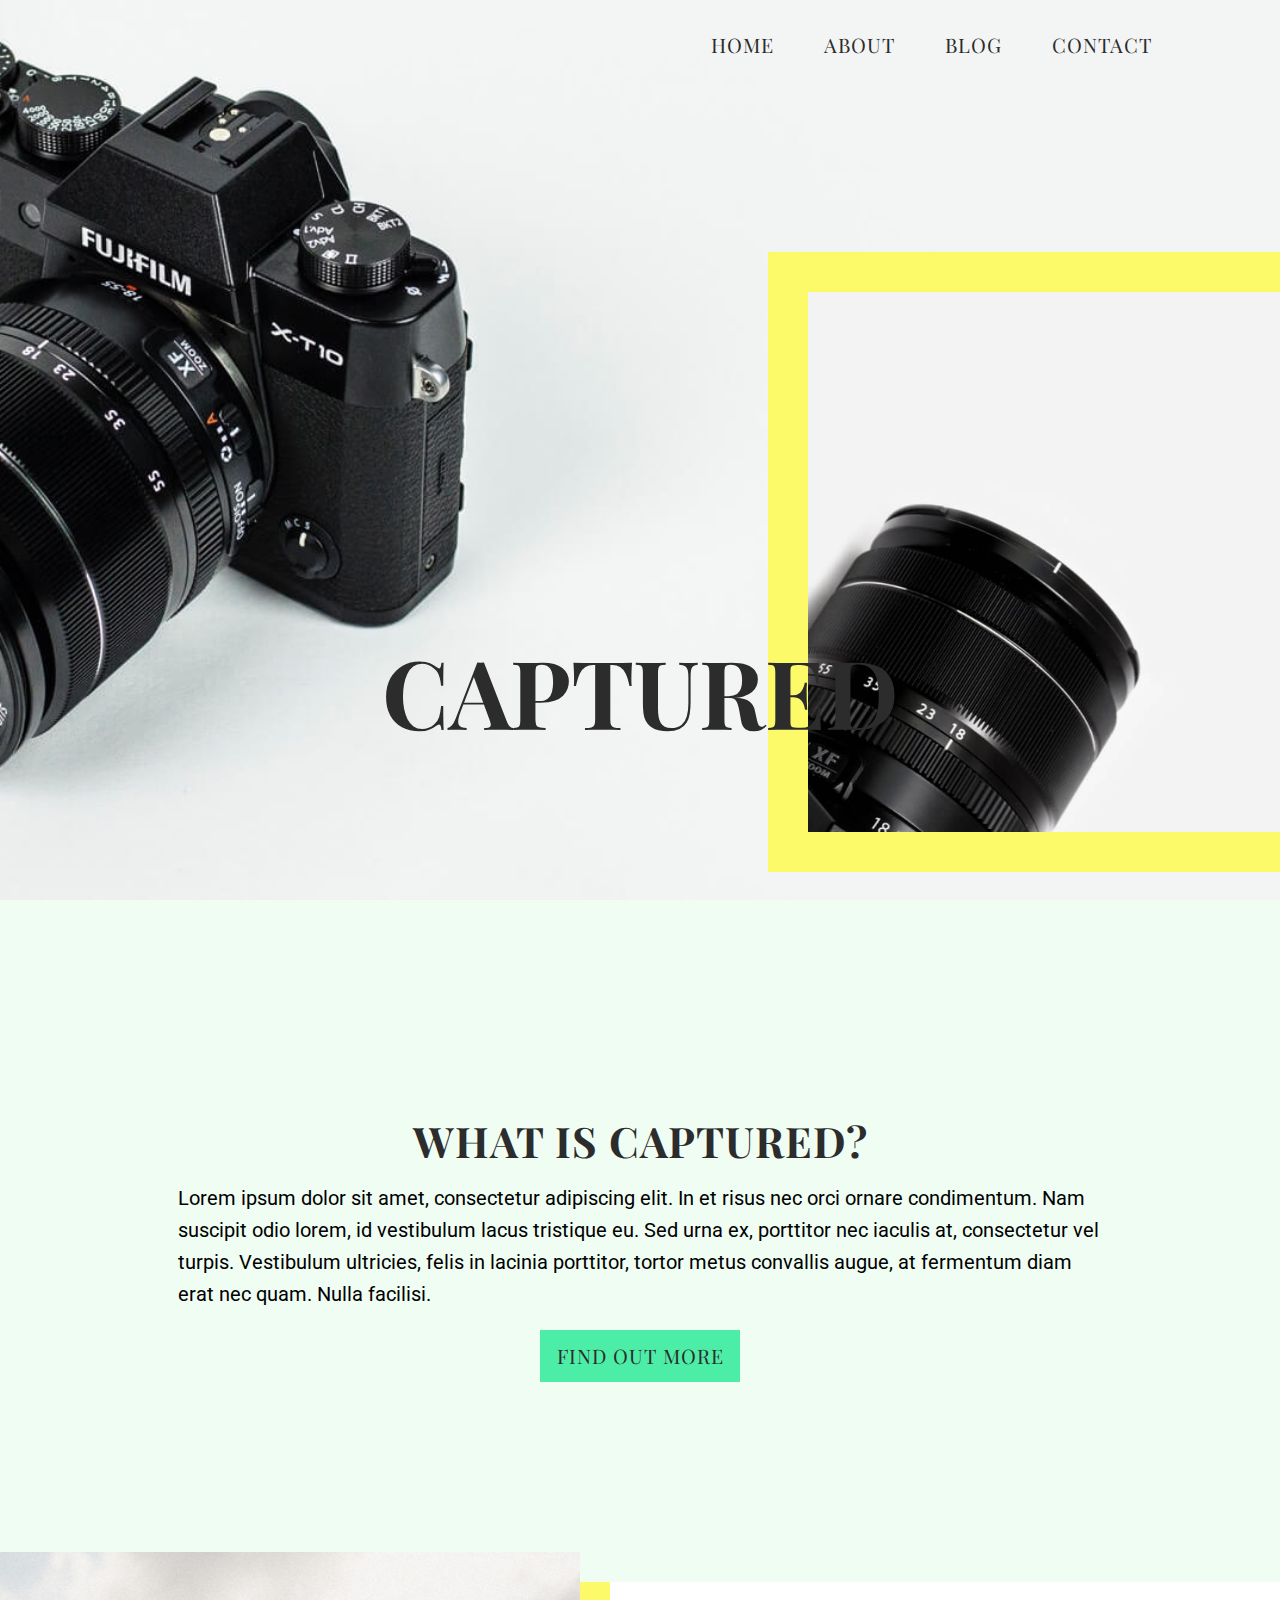
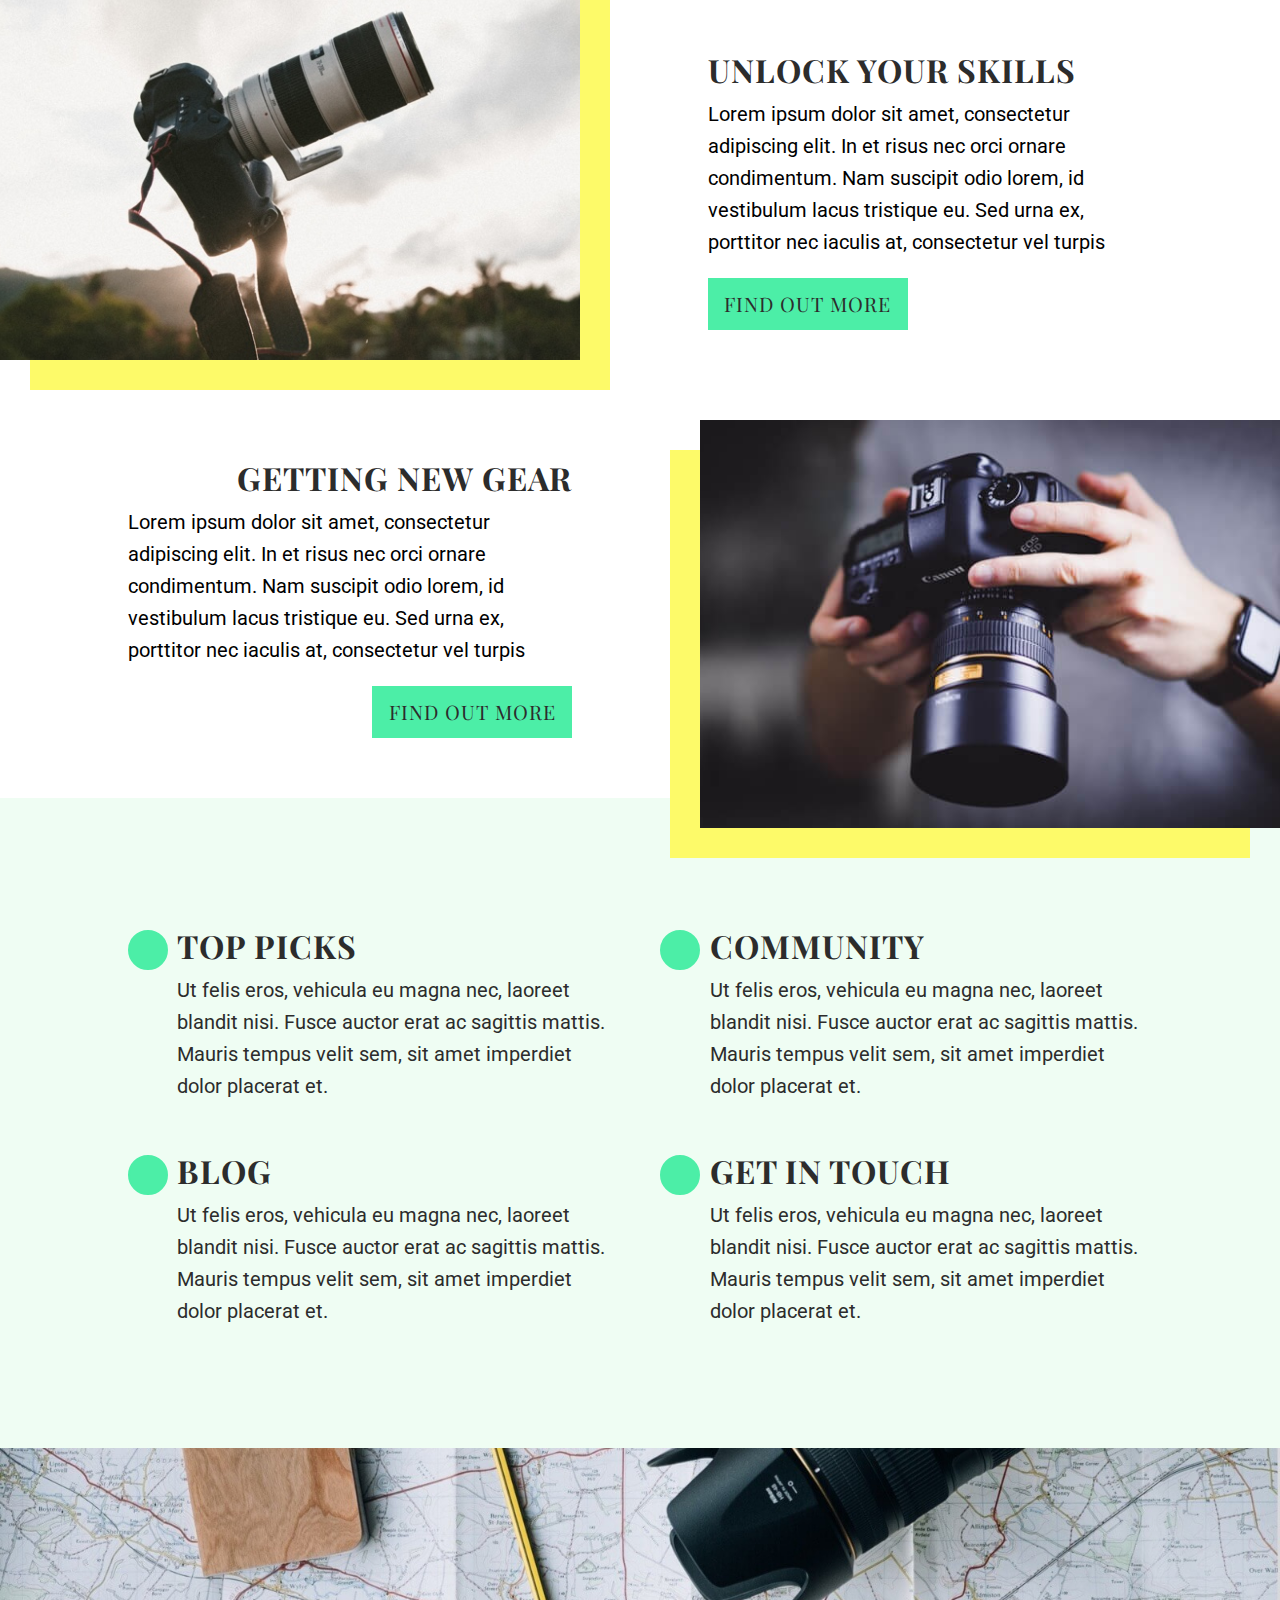
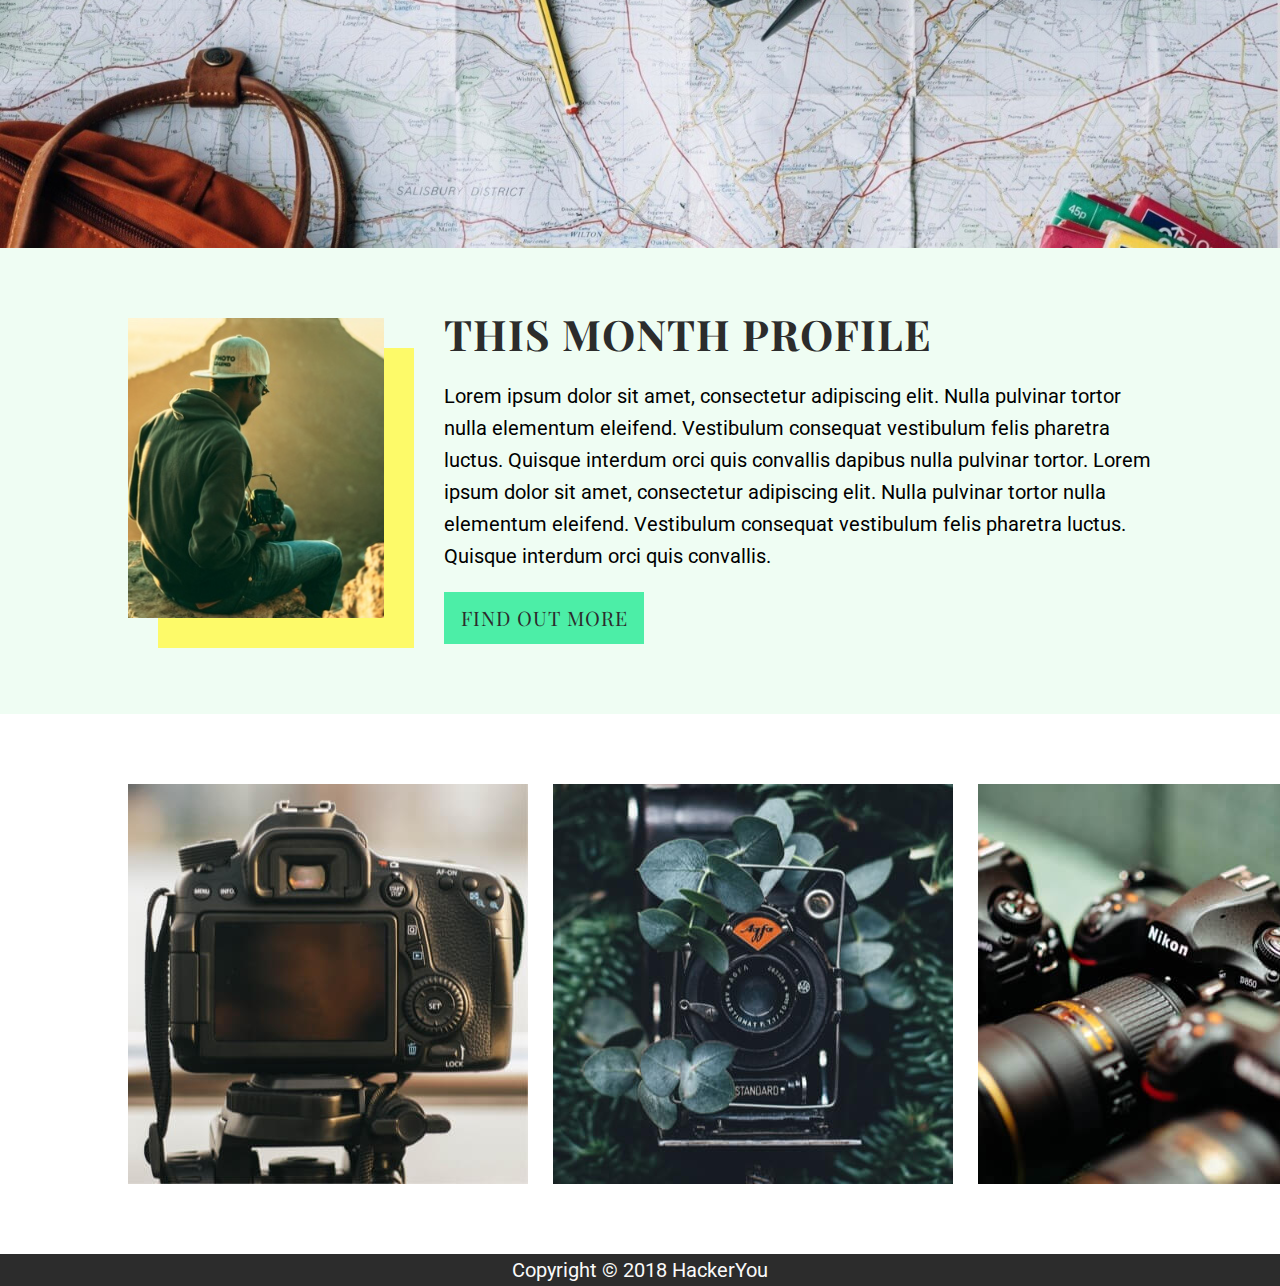
==== commit 308c4f7e: "Updates to responsive and media queries" ====
--- a/index.html
+++ b/index.html
@@ -13,7 +13,7 @@
     <header class="headerHome">
         <div class="wrapper mainHeader mainHeaderHome">
             <nav>
-                <ul>
+                <ul class="clearfix">
                     <li><a href="index.html">Home</a></li>
                     <li><a href="#about">About</a></li>
                     <li><a href="blog.html">Blog</a></li>
--- a/styles/style.css
+++ b/styles/style.css
@@ -300,6 +300,9 @@
   font-family: 'Playfair Display', serif;
   color: #2c2c2c;
   text-transform: uppercase;
+  text-align: center; }
+
+.about {
   text-align: center; }
 
 .asideTitle {
@@ -705,16 +708,18 @@
   padding: 0; }
 
 .linkButton {
+  width: 200px;
+  padding: 10px;
+  margin-top: 20px;
   display: inline-block;
   background-color: #4ceea7;
-  padding: 10px;
-  margin-top: 20px;
-  width: 200px;
-  -webkit-transition: all 0.5s ease;
-  -o-transition: all 0.5s ease;
-  transition: all 0.5s ease; }
+  -webkit-transition: background-color 0.5s ease;
+  -o-transition: background-color 0.5s ease;
+  transition: background-color 0.5s ease; }
   .linkButton:hover {
     background-color: #a9f7d5; }
+  .linkButton:active, .linkButton:focus {
+    background-color: #fdfa69; }
 
 .dropShadowLeft {
   -webkit-box-shadow: -30px 30px 0px 0px #fdfa69;
@@ -723,57 +728,65 @@
 .dropShadowRight {
   -webkit-box-shadow: 30px 30px 0px 0px #fdfa69;
   box-shadow: 30px 30px 0px 0px #fdfa69; }
+
+.sectionProfile,
+.gallery {
+  padding: 70px 0; }
+
+.pageFooter {
+  width: 100%;
+  height: 30px;
+  background-color: #2c2c2c; }
 
 nav li {
   margin: 20px 50px 20px 0;
   padding: 10px 0;
   float: left; }
   nav li a {
-    -webkit-transition: all 0.3s ease;
-    -o-transition: all 0.3s ease;
-    transition: all 0.3s ease; }
-  nav li:hover {
-    border-bottom: 2px solid #4ceea7;
-    padding-bottom: 5px; }
+    -webkit-transition: all 0.2s ease;
+    -o-transition: all 0.2s ease;
+    transition: all 0.2s ease; }
+    nav li a:hover, nav li a:active, nav li a:focus {
+      border-bottom: 2px solid #4ceea7;
+      padding-bottom: 5px; }
 
 nav li:last-child {
   margin-right: 0; }
-
-.hamburgerNav span {
-  background-color: #2c2c2c;
-  width: 42px;
-  height: 4px;
-  margin: 0 0 7px;
-  border-radius: 2px 2px 2px 2px;
-  border: 1px solid #2c2c2c;
-  display: block; }
 
 .hamburgerNav {
   position: absolute;
   top: 15px;
   right: 20px;
   visibility: hidden; }
+  .hamburgerNav span {
+    width: 42px;
+    height: 4px;
+    margin: 0 0 9px;
+    background-color: #2c2c2c;
+    border: 2px solid #2c2c2c;
+    display: block; }
 
 .headerHome {
-  background: url(../assets/header-image.jpg) top/cover no-repeat #effdf3;
   width: 100%;
-  height: 100vh; }
+  height: 100vh;
+  background: url(../assets/header-image.jpg) top/cover no-repeat #effdf3; }
 
 .companyName {
-  width: 100%;
-  z-index: 20;
+  width: 90%;
+  margin: 0 auto;
   text-align: center;
   position: absolute;
   top: 75%;
   left: 1%;
-  right: 1%; }
+  right: 1%;
+  z-index: 20; }
 
 .headerBoxImage {
+  width: 40%;
+  height: 620px;
   background: url(../assets/header-box-image.jpg) top center/cover no-repeat #fafafa;
   border: 40px solid #fdfa69;
   border-right: 0;
-  width: 40%;
-  height: 620px;
   position: absolute;
   top: 28%;
   right: 0;
@@ -781,7 +794,6 @@
 
 .about {
   background-color: #effdf3;
-  text-align: center;
   padding: 200px 0; }
   .about h2 {
     margin: 25px; }
@@ -849,33 +861,35 @@
   -ms-flex-pack: justify;
   justify-content: space-between; }
   .capturedLinkList li {
-    width: 49%;
+    width: 48%;
     margin: 2% 0; }
 
 .linkOptions {
   display: -webkit-box;
   display: -ms-flexbox;
-  display: flex; }
+  display: flex;
+  -webkit-box-orient: horizontal;
+  -webkit-box-direction: normal;
+  -ms-flex-direction: row;
+  flex-direction: row; }
   .linkOptions:hover {
     background: #4ceea7; }
   .linkOptions .linkIcon {
-    width: 10%; }
+    width: 10%;
+    margin: 12px 0; }
+    .linkOptions .linkIcon i {
+      color: #2c2c2c;
+      width: 40px;
+      height: 40px;
+      font-size: 1.2rem;
+      text-align: center;
+      line-height: 1.4;
+      background-color: #4ceea7;
+      border: 2px solid #4ceea7;
+      border-radius: 50%;
+      display: inline-block; }
   .linkOptions .linkDescription {
     width: 90%; }
-
-.linkIcon {
-  margin: 12px 0; }
-  .linkIcon i {
-    display: inline-block;
-    border: 2px solid #4ceea7;
-    color: #2c2c2c;
-    font-size: 1.2rem;
-    line-height: 1.4;
-    text-align: center;
-    width: 40px;
-    height: 40px;
-    background-color: #4ceea7;
-    border-radius: 50%; }
 
 .BackgroundImageMap {
   width: 100%;
@@ -883,7 +897,6 @@
   background: url(../assets/banner.jpg) center/cover no-repeat #201e21; }
 
 .sectionProfile {
-  padding: 70px 0;
   background-color: #effdf3; }
 
 .monthlyProfile {
@@ -907,9 +920,6 @@
     .monthlyProfile .monthlyProfileInfo h2 {
       margin: 0 0 30px 0; }
 
-.gallery {
-  padding: 50px 0; }
-
 .galleryImages {
   display: -webkit-box;
   display: -ms-flexbox;
@@ -924,15 +934,9 @@
 
 footer {
   background-color: #2c2c2c; }
-
-footer p {
-  color: #fafafa;
-  text-align: center; }
-
-.pageFooter {
-  width: 100%;
-  height: 30px;
-  background-color: #2c2c2c; }
+  footer p {
+    color: #fafafa;
+    text-align: center; }
 
 @media (max-width: 1100px) {
   .headerHome {
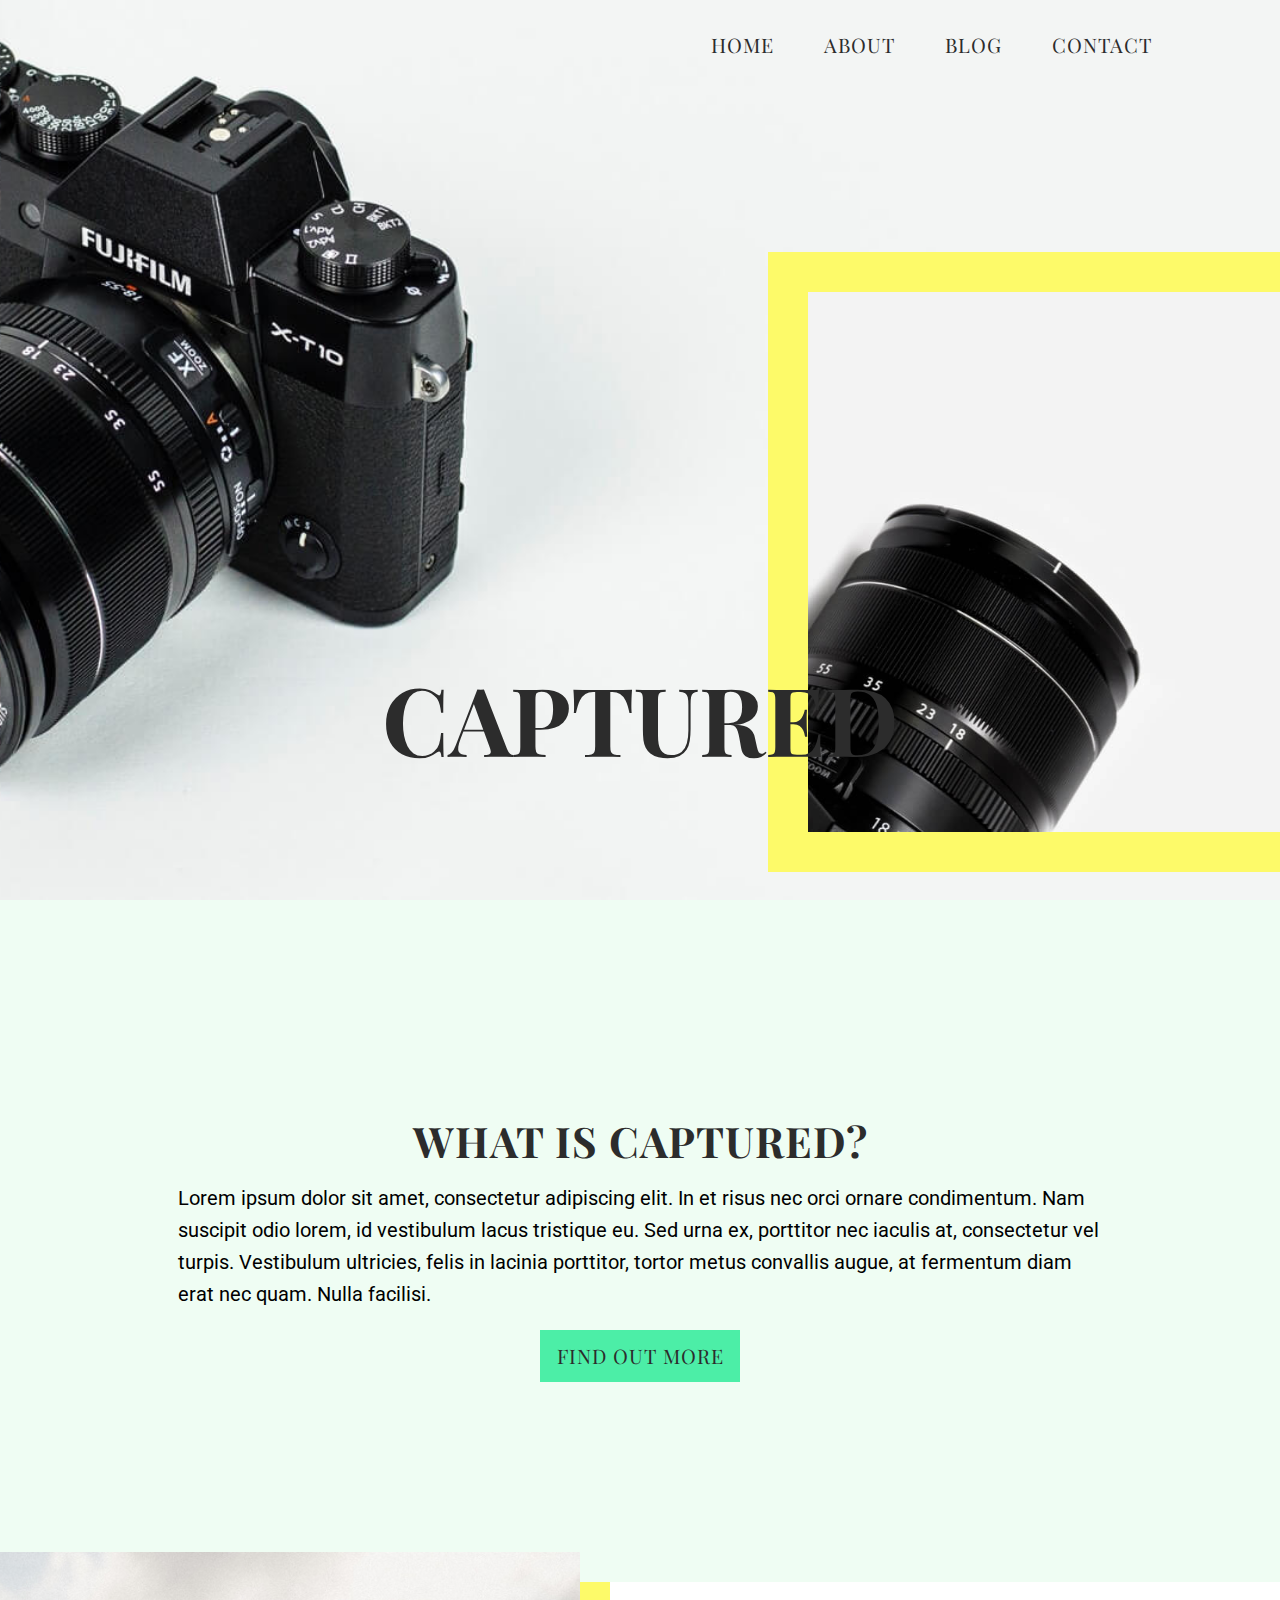
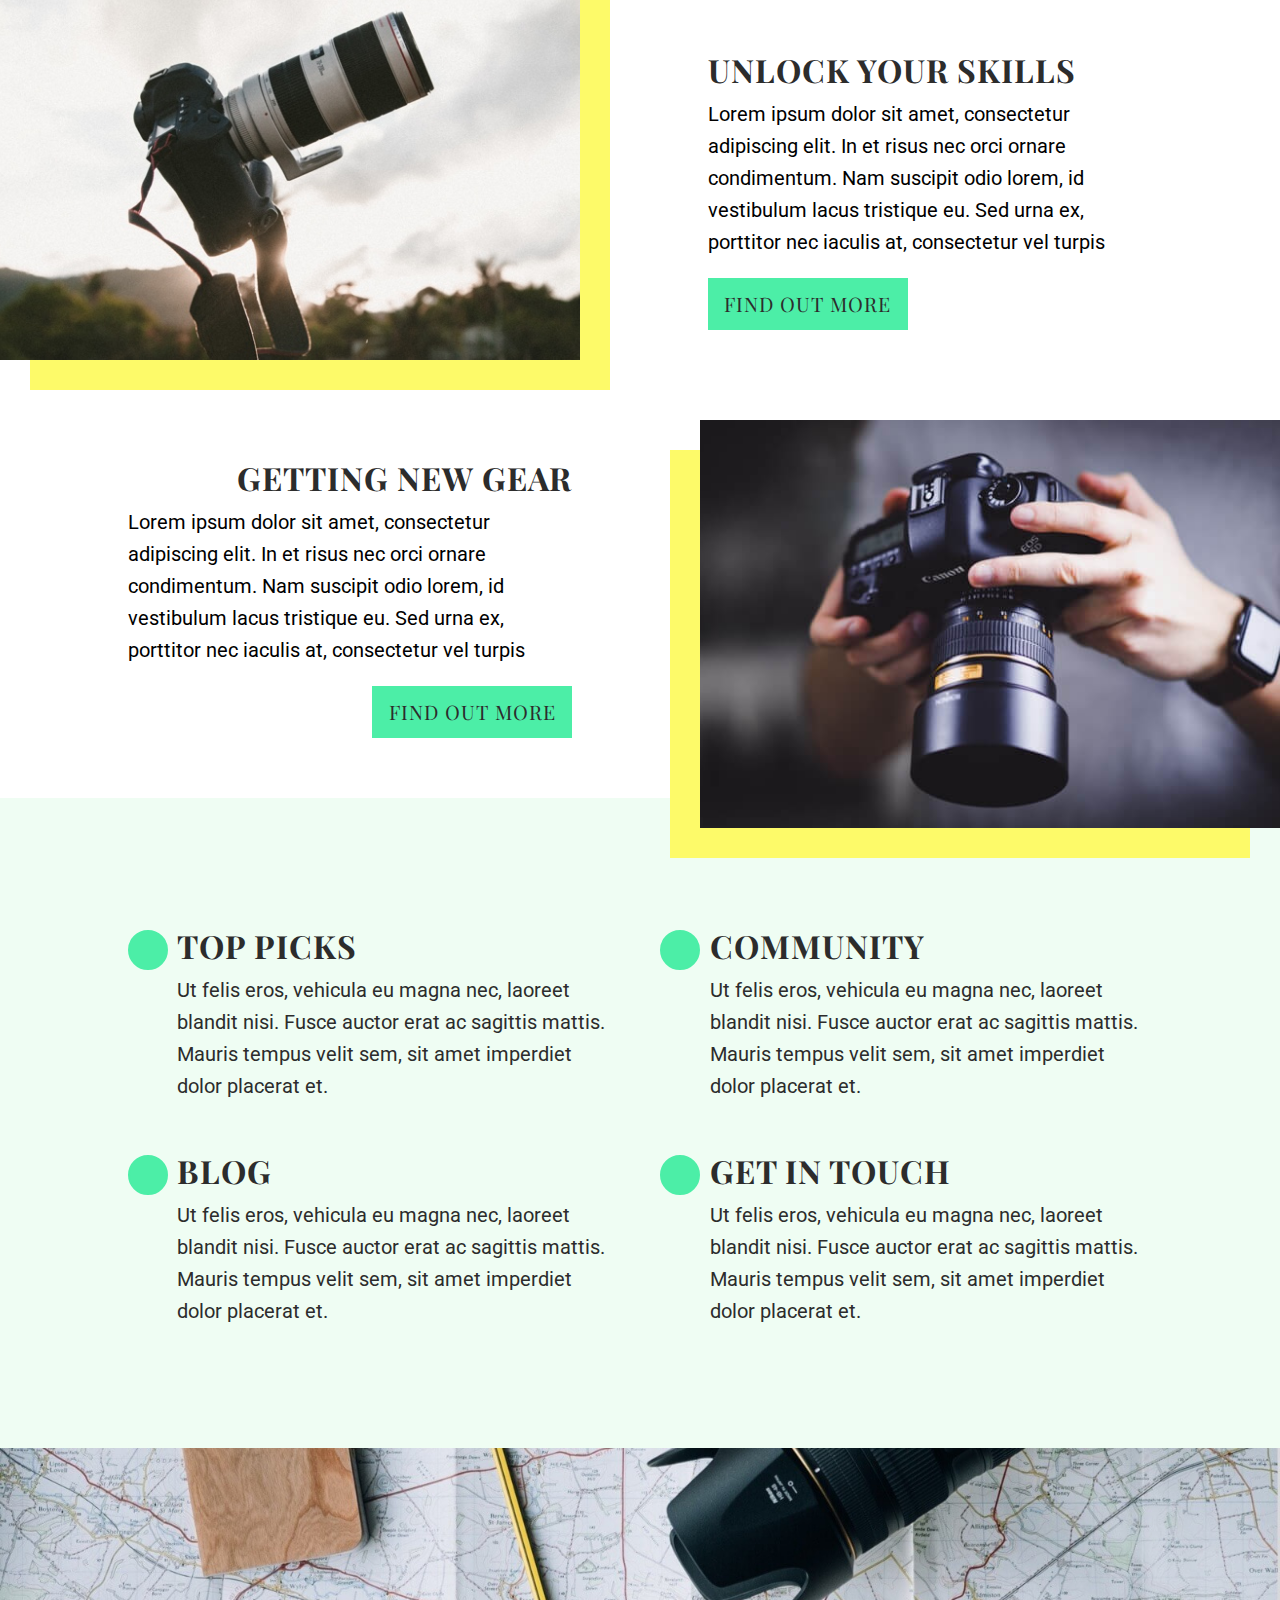
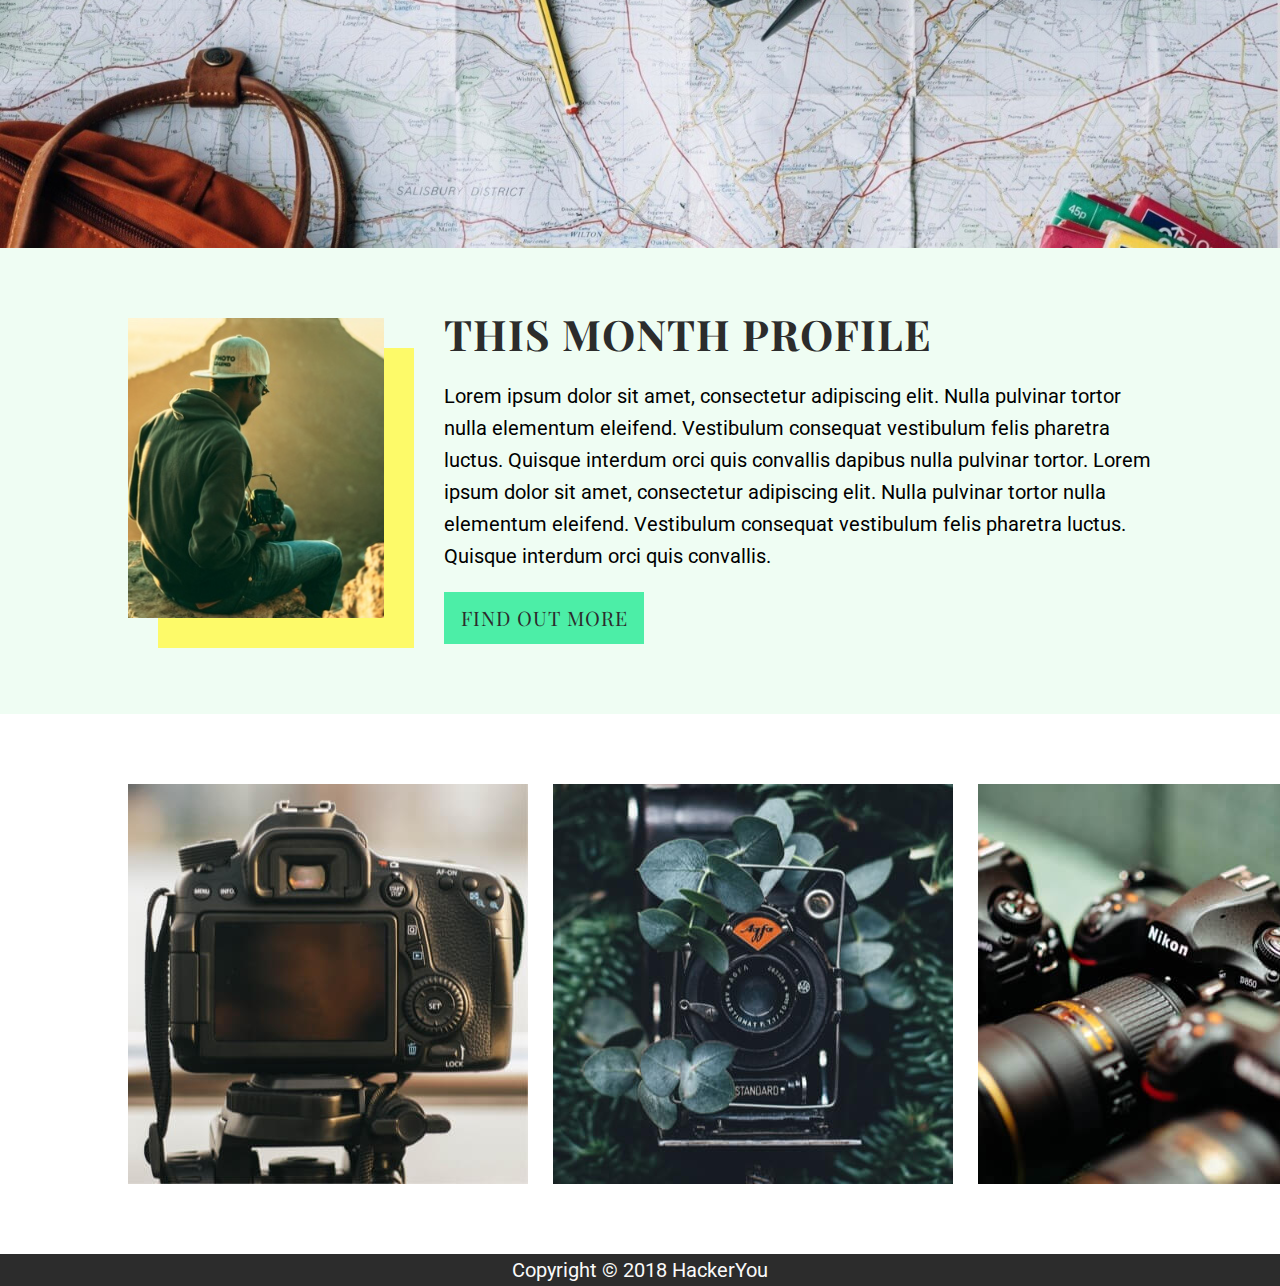
==== commit e080262c: "Renamed Image files, responsive nav bar functional" ====
--- a/index.html
+++ b/index.html
@@ -12,6 +12,15 @@
 <body>
     <header class="headerHome">
         <div class="wrapper mainHeader mainHeaderHome">
+            <!-- Hamburger Nav for Responsive -->
+            <label for="toggle">
+                <div class="hamburgerNav">
+                    <span></span>
+                    <span></span>
+                    <span></span>
+                </div>
+            </label>
+            <input type="checkbox" id="toggle" name="toggle">
             <nav>
                 <ul class="clearfix">
                     <li><a href="index.html">Home</a></li>
@@ -20,12 +29,6 @@
                     <li><a href="contact.html">Contact</a></li>
                 </ul>
             </nav>
-            <!-- HamburgerNav for responsive design -->
-            <div class="hamburgerNav">
-                <span></span>
-                <span></span>
-                <span></span>
-            </div>
             <h1 class="companyName">Captured</h1>
             <div class="headerBoxImage"></div>
         </div>
@@ -138,9 +141,9 @@
 
         <section class="gallery">
             <div class="wrapper galleryImages">
-                <img src="assets/gallery-image-1.jpg" alt="Camera on a tripod from viewfinder's perspective">
-                <img src="assets/gallery-image-2.jpg" alt="Vintage camera surrounded by leaves">
-                <img src="assets/gallery-image-3.jpg" alt="DSLR camera with long lens">
+                <img src="assets/galleryImage1.jpg" alt="DSLR camera's viewfinder on a tripod">
+                <img src="assets/galleryImage2.jpg" alt="Vintage camera surrounded by leaves">
+                <img src="assets/galleryImage3.jpg" alt="DSLR camera with long lens">
             </div>
         </section>
     </main>
--- a/styles/style.css
+++ b/styles/style.css
@@ -227,7 +227,9 @@
   font-family: 'Roboto', sans-serif;
   line-height: 32px; }
 
-p {
+p,
+h1,
+h2 {
   margin: 0;
   padding: 0; }
 
@@ -241,10 +243,6 @@
   line-height: 92px;
   text-align: center; }
 
-h1 {
-  margin: 0;
-  padding: 0; }
-
 h2,
 h3 {
   letter-spacing: 1px; }
@@ -254,9 +252,7 @@
   font-size: 2.1rem;
   font-family: 'Playfair Display', serif;
   color: #2c2c2c;
-  text-transform: uppercase;
-  margin: 0;
-  padding: 0; }
+  text-transform: uppercase; }
 
 h3 {
   font-size: 32px;
@@ -293,17 +289,19 @@
 .inlineLink {
   font-weight: 700;
   font-style: italic; }
+  .inlineLink:hover {
+    color: #4ceea7; }
+
+.about,
+.companyName {
+  text-align: center; }
 
 .companyName {
   font-size: 138px;
   font-size: 6.9rem;
   font-family: 'Playfair Display', serif;
   color: #2c2c2c;
-  text-transform: uppercase;
-  text-align: center; }
-
-.about {
-  text-align: center; }
+  text-transform: uppercase; }
 
 .asideTitle {
   font-size: 26px;
@@ -414,8 +412,7 @@
     line-height: 1.4; } }
 
 .blogHeader {
-  background: url(../assets/blog-header.jpg) top center/contain no-repeat #effdf3;
-  width: 100%;
+  background: url(../assets/blogHeader.jpg) top center/contain no-repeat #effdf3;
   height: 100vh; }
 
 .mainHeaderBlog h1 {
@@ -447,7 +444,7 @@
   background-color: #fafafa;
   padding: 20px; }
   .asideAboutSection .asideImage {
-    background: url(../assets/side-blog-image.jpg) center/cover no-repeat #fafafa;
+    background: url(../assets/sideBlogImage.jpg) center/cover no-repeat #fafafa;
     height: 400px;
     width: 180%;
     position: relative;
@@ -465,10 +462,10 @@
   color: #4ceea7; }
 
 .FeatureImage1 {
-  background: url(../assets/blog-post-image.jpg) top center/cover no-repeat;
+  background: url(../assets/blogPostImage.jpg) top center/cover no-repeat;
   height: 550px;
-  width: 116.5%;
-  margin-left: 30px; }
+  width: 116.3%;
+  margin-left: 4.5%; }
 
 .featuredBlog article {
   padding-left: 30px;
@@ -505,18 +502,19 @@
   height: 100px; }
 
 .readerImage1 {
-  background: url(../assets/comment-1.jpg) center/cover no-repeat; }
+  background: url(../assets/comment1.jpg) center/cover no-repeat; }
 
 .readerImage2 {
-  background: url(../assets/comment-2.jpg) center/cover no-repeat; }
+  background: url(../assets/comment2.jpg) center/cover no-repeat; }
 
 @media (max-width: 1000px) {
   .blogHeader {
-    background: url(../assets/blog-header.jpg) top center/cover no-repeat #effdf3;
+    background: url(../assets/blogHeader.jpg) top center/cover no-repeat #effdf3;
     width: 100%;
-    height: 75vh; }
+    height: 60vh; }
   .mainHeaderBlog h1 {
     width: 100%;
+    margin: 100px auto;
     text-align: center; }
   .blogContent {
     display: -webkit-box;
@@ -560,27 +558,22 @@
     display: -ms-flexbox;
     display: flex;
     margin: 50px 0; }
+    .postedComment .readerAvatar {
+      width: 25%; }
     .postedComment .readerComment {
       width: calc(75% - 20px);
       margin-left: 20px; }
-    .postedComment p {
-      line-height: 1.2; }
-    .postedComment .readerAvatar {
-      width: 25%; } }
+      .postedComment .readerComment p {
+        line-height: 1.2; } }
 
 @media (max-width: 400px) {
   .asideAboutSection .asideImage {
     height: 250px; } }
 
-.contactHeader {
-  background: url(../assets/contact-header.jpg) top center/cover no-repeat #effdf3;
-  width: 100%;
-  height: 70vh; }
-
-.mainHeaderContact h1 {
-  width: calc(75% - 60px);
-  text-align: left;
-  margin-top: 8%; }
+@media (max-height: 700px) and (min-width: 1400px) {
+  .blogContent .blogSection {
+    top: -300px;
+    margin-bottom: -300px; } }
 
 .contactMainSection {
   background-color: #effdf3; }
@@ -607,10 +600,19 @@
   .contactInformation .additionalContactInfo {
     width: 30%; }
 
+.contactHeader {
+  background: url(../assets/contactHeader.jpg) top center/cover no-repeat #effdf3;
+  height: 70vh; }
+
+.mainHeaderContact h1 {
+  width: calc(75% - 60px);
+  text-align: left;
+  margin-top: 8%; }
+
 .formMessages {
-  background-color: #fafafa;
+  width: 110%;
   padding: 25px;
-  width: 110%; }
+  background-color: #fafafa; }
 
 .socialIcons ul {
   display: -webkit-box;
@@ -618,8 +620,8 @@
   display: flex; }
   .socialIcons ul li {
     margin-right: 15px; }
-  .socialIcons ul i {
-    font-size: 1.25rem; }
+    .socialIcons ul li i {
+      font-size: 1.25rem; }
 
 .contactEmail {
   margin: 10px 0; }
@@ -653,8 +655,8 @@
 
 @media (max-width: 900px) {
   .contactHeader {
-    background: url(../assets/contact-header.jpg) 25%/cover no-repeat #effdf3;
-    height: 100vh; }
+    background-position: 25%;
+    height: 450px; }
   .contactMainSection {
     padding-top: 40px; }
   .contactInformation {
@@ -667,11 +669,44 @@
       margin: 0; }
     .contactInformation .additionalContactInfo {
       width: 100%;
-      margin-top: 75px; }
+      margin: 75px 0; }
   .formMessages {
     padding: 10px;
     margin: 10px;
     width: 100%; } }
+
+@media (max-width: 750px) {
+  .mainHeaderContact h1 {
+    margin-top: 30%; } }
+
+/* ----------------------------------------------
+ * Generated by Animista on 2019-5-7 18:5:15
+ * w: http://animista.net, t: @cssanimista
+ * ---------------------------------------------- */
+/**
+ * ----------------------------------------
+ * animation flip-diagonal-2-br
+ * ----------------------------------------
+ */
+@-webkit-keyframes flip-diagonal-2-br {
+  0% {
+    -webkit-transform: rotate3d(-1, 1, 0, 0deg);
+    transform: rotate3d(-1, 1, 0, 0deg); }
+  100% {
+    -webkit-transform: rotate3d(-1, 1, 0, 180deg);
+    transform: rotate3d(-1, 1, 0, 180deg); } }
+
+@keyframes flip-diagonal-2-br {
+  0% {
+    -webkit-transform: rotate3d(-1, 1, 0, 0deg);
+    transform: rotate3d(-1, 1, 0, 0deg); }
+  100% {
+    -webkit-transform: rotate3d(-1, 1, 0, 180deg);
+    transform: rotate3d(-1, 1, 0, 180deg); } }
+
+.flip-diagonal-2-br {
+  -webkit-animation: flip-diagonal-2-br 0.4s cubic-bezier(0.455, 0.03, 0.515, 0.955) both;
+  animation: flip-diagonal-2-br 0.4s cubic-bezier(0.455, 0.03, 0.515, 0.955) both; }
 
 .wrapper {
   width: 80%;
@@ -693,6 +728,10 @@
   -ms-flex-align: end;
   align-items: flex-end; }
 
+.headerHome {
+  width: 100%;
+  height: 100vh; }
+
 img {
   max-width: 100%;
   width: 100%; }
@@ -733,11 +772,6 @@
 .gallery {
   padding: 70px 0; }
 
-.pageFooter {
-  width: 100%;
-  height: 30px;
-  background-color: #2c2c2c; }
-
 nav li {
   margin: 20px 50px 20px 0;
   padding: 10px 0;
@@ -754,10 +788,10 @@
   margin-right: 0; }
 
 .hamburgerNav {
+  cursor: pointer;
   position: absolute;
   top: 15px;
-  right: 20px;
-  visibility: hidden; }
+  right: 20px; }
   .hamburgerNav span {
     width: 42px;
     height: 4px;
@@ -765,18 +799,27 @@
     background-color: #2c2c2c;
     border: 2px solid #2c2c2c;
     display: block; }
+  .hamburgerNav:hover {
+    -webkit-animation: flip-diagonal-2-br 0.2s cubic-bezier(0.455, 0.03, 0.515, 0.955) both;
+    animation: flip-diagonal-2-br 0.2s cubic-bezier(0.455, 0.03, 0.515, 0.955) both; }
+
+input[type="checkbox"] {
+  position: absolute;
+  left: -1000;
+  display: none; }
+
+label[for="toggle"] {
+  visibility: hidden; }
 
 .headerHome {
-  width: 100%;
-  height: 100vh;
-  background: url(../assets/header-image.jpg) top/cover no-repeat #effdf3; }
+  background: url(../assets/headerImage.jpg) top/cover no-repeat #effdf3; }
 
 .companyName {
   width: 90%;
   margin: 0 auto;
   text-align: center;
   position: absolute;
-  top: 75%;
+  top: 78%;
   left: 1%;
   right: 1%;
   z-index: 20; }
@@ -784,7 +827,7 @@
 .headerBoxImage {
   width: 40%;
   height: 620px;
-  background: url(../assets/header-box-image.jpg) top center/cover no-repeat #fafafa;
+  background: url(../assets/headerBoxImage.jpg) top center/cover no-repeat #fafafa;
   border: 40px solid #fdfa69;
   border-right: 0;
   position: absolute;
@@ -834,12 +877,12 @@
     align-self: flex-end; }
 
 .articleImage1 {
-  background: url(../assets/left-image.jpg) center/cover no-repeat;
+  background: url(../assets/leftImage.jpg) center/cover no-repeat;
   top: -30px;
   left: -12.5%; }
 
 .articleImage2 {
-  background: url(../assets/right-image.jpg) center/cover no-repeat;
+  background: url(../assets/rightImage.jpg) center/cover no-repeat;
   bottom: -30px;
   right: -12.5%; }
 
@@ -871,9 +914,12 @@
   -webkit-box-orient: horizontal;
   -webkit-box-direction: normal;
   -ms-flex-direction: row;
-  flex-direction: row; }
+  flex-direction: row;
+  -webkit-transition: background 0.5s ease;
+  -o-transition: background 0.5s ease;
+  transition: background 0.5s ease; }
   .linkOptions:hover {
-    background: #4ceea7; }
+    background: #c0f9e0; }
   .linkOptions .linkIcon {
     width: 10%;
     margin: 12px 0; }
@@ -913,7 +959,7 @@
   .monthlyProfile .monthlyProfileImage {
     width: 25%;
     height: 300px;
-    background: url(../assets/small-box.jpg) center/cover no-repeat #201e21; }
+    background: url(../assets/smallBox.jpg) center/cover no-repeat #201e21; }
   .monthlyProfile .monthlyProfileInfo {
     width: calc(75% - 60px);
     margin-left: 60px; }
@@ -940,15 +986,12 @@
 
 @media (max-width: 1100px) {
   .headerHome {
-    background: url(../assets/header-image.jpg) 25%/cover no-repeat #effdf3; }
+    background-position: 25%; }
   .headerBoxImage {
     display: none; }
   .about {
-    padding: 75px 0; }
+    padding: 60px 0; }
   .capturedLinkList {
-    display: -webkit-box;
-    display: -ms-flexbox;
-    display: flex;
     -webkit-box-orient: vertical;
     -webkit-box-direction: normal;
     -ms-flex-direction: column;
@@ -972,7 +1015,6 @@
     align-items: center; }
     .monthlyProfile .monthlyProfileImage {
       width: 90%;
-      height: 300px;
       background-position: top center; }
     .monthlyProfile .monthlyProfileInfo {
       width: 100%;
@@ -982,10 +1024,28 @@
         margin-bottom: 10px; } }
 
 @media (max-width: 850px) {
+  label[for="toggle"] {
+    visibility: visible; }
   nav {
-    visibility: hidden; }
-  .hamburgerNav {
-    visibility: visible; }
+    padding: 10px 0;
+    text-align: center;
+    position: absolute;
+    top: 10%;
+    right: 2%;
+    left: 2%;
+    background-color: #effdf3;
+    opacity: 0;
+    z-index: 50;
+    -webkit-transition: opacity 0.2s ease;
+    -o-transition: opacity 0.2s ease;
+    transition: opacity 0.2s ease; }
+    nav li {
+      width: 100%;
+      padding: 10px;
+      margin: 10px;
+      float: none; }
+  input[type="checkbox"]:checked + nav {
+    opacity: 1; }
   .articlePreview {
     -webkit-box-orient: vertical;
     -webkit-box-direction: normal;
@@ -1006,9 +1066,6 @@
   .sectionLinks {
     padding: 50px 0; }
   .linkOptions {
-    display: -webkit-box;
-    display: -ms-flexbox;
-    display: flex;
     -webkit-box-orient: vertical;
     -webkit-box-direction: normal;
     -ms-flex-direction: column;
@@ -1018,8 +1075,7 @@
     justify-content: center;
     text-align: center;
     margin: 10px 0; }
-    .linkOptions .linkIcon {
-      width: 100%; }
+    .linkOptions .linkIcon,
     .linkOptions .linkDescription {
       width: 100%; }
   .BackgroundImageMap {
@@ -1028,5 +1084,9 @@
     display: none; } }
 
 @media (max-width: 500px) {
-  header {
-    height: 600px; } }
+  .headerHome {
+    height: 650px; } }
+
+@media (max-height: 700px) and (min-width: 1500px) {
+  .companyName {
+    top: 85%; } }
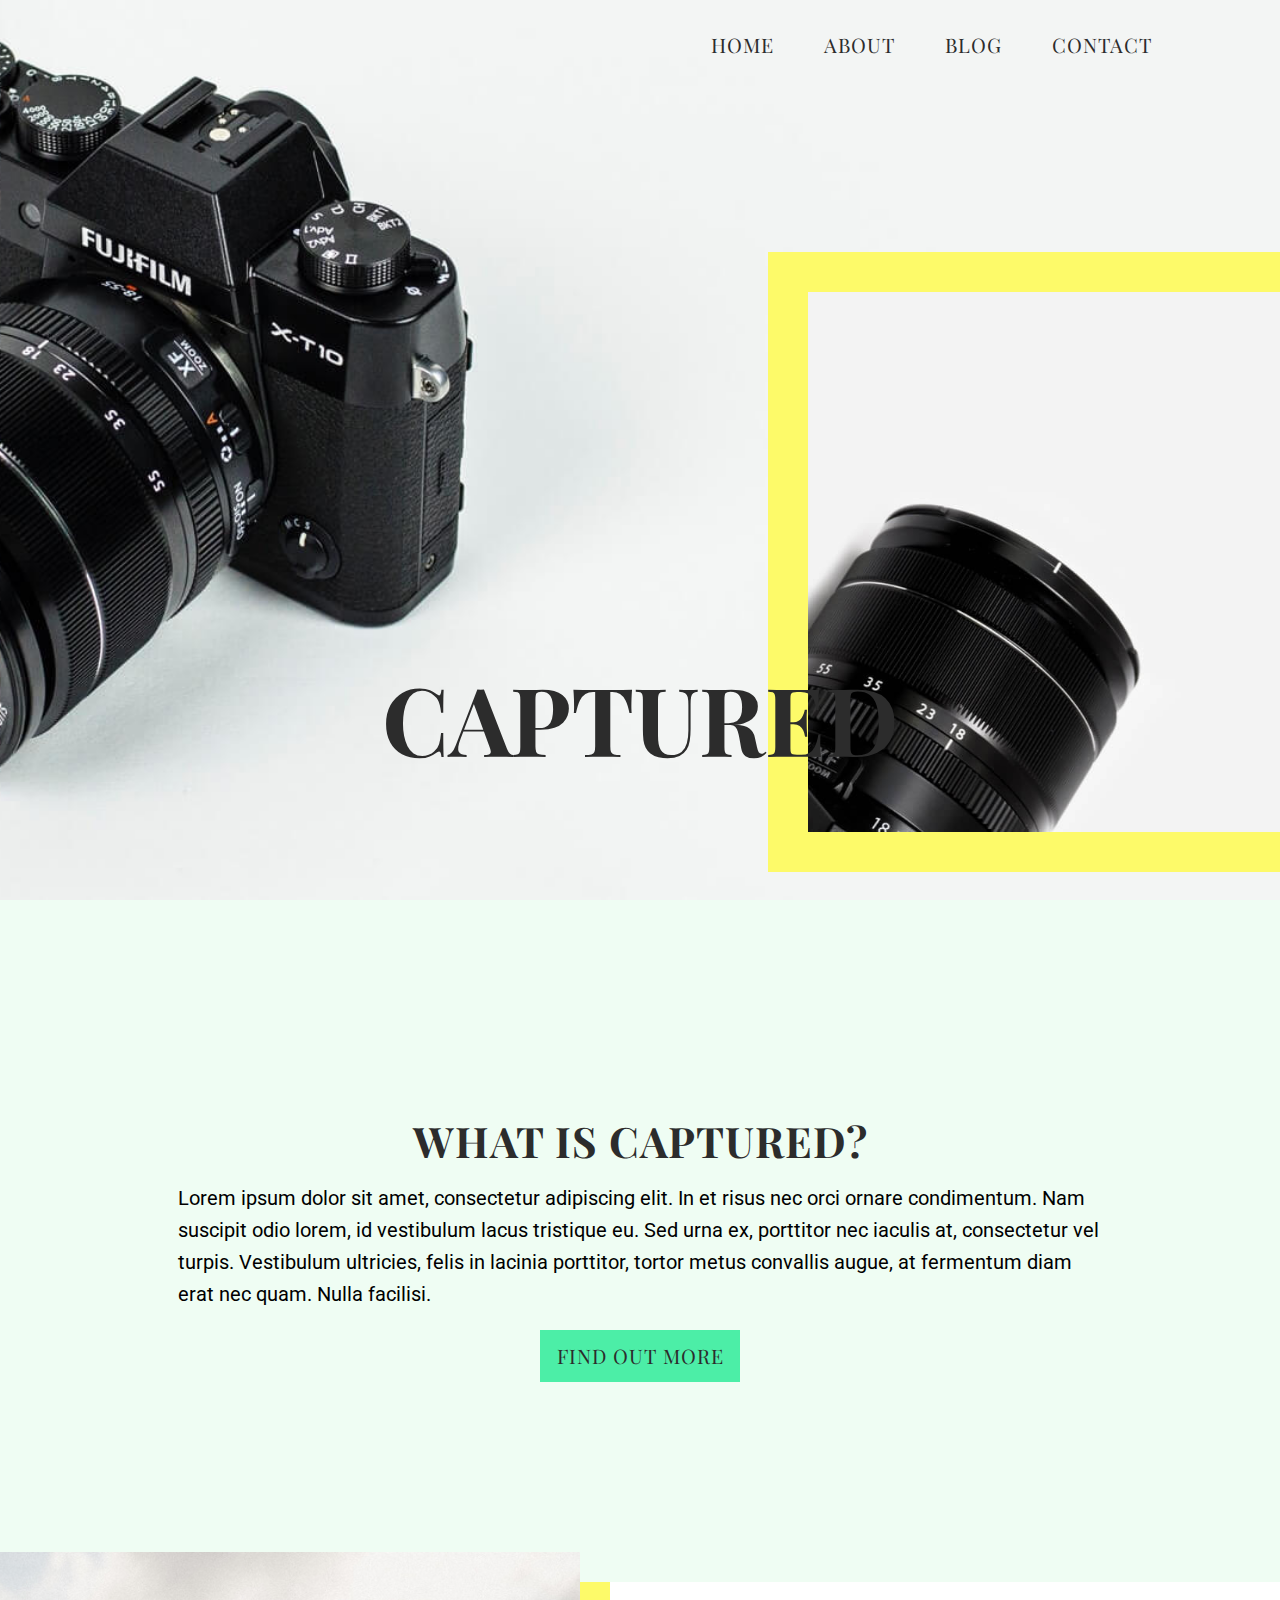
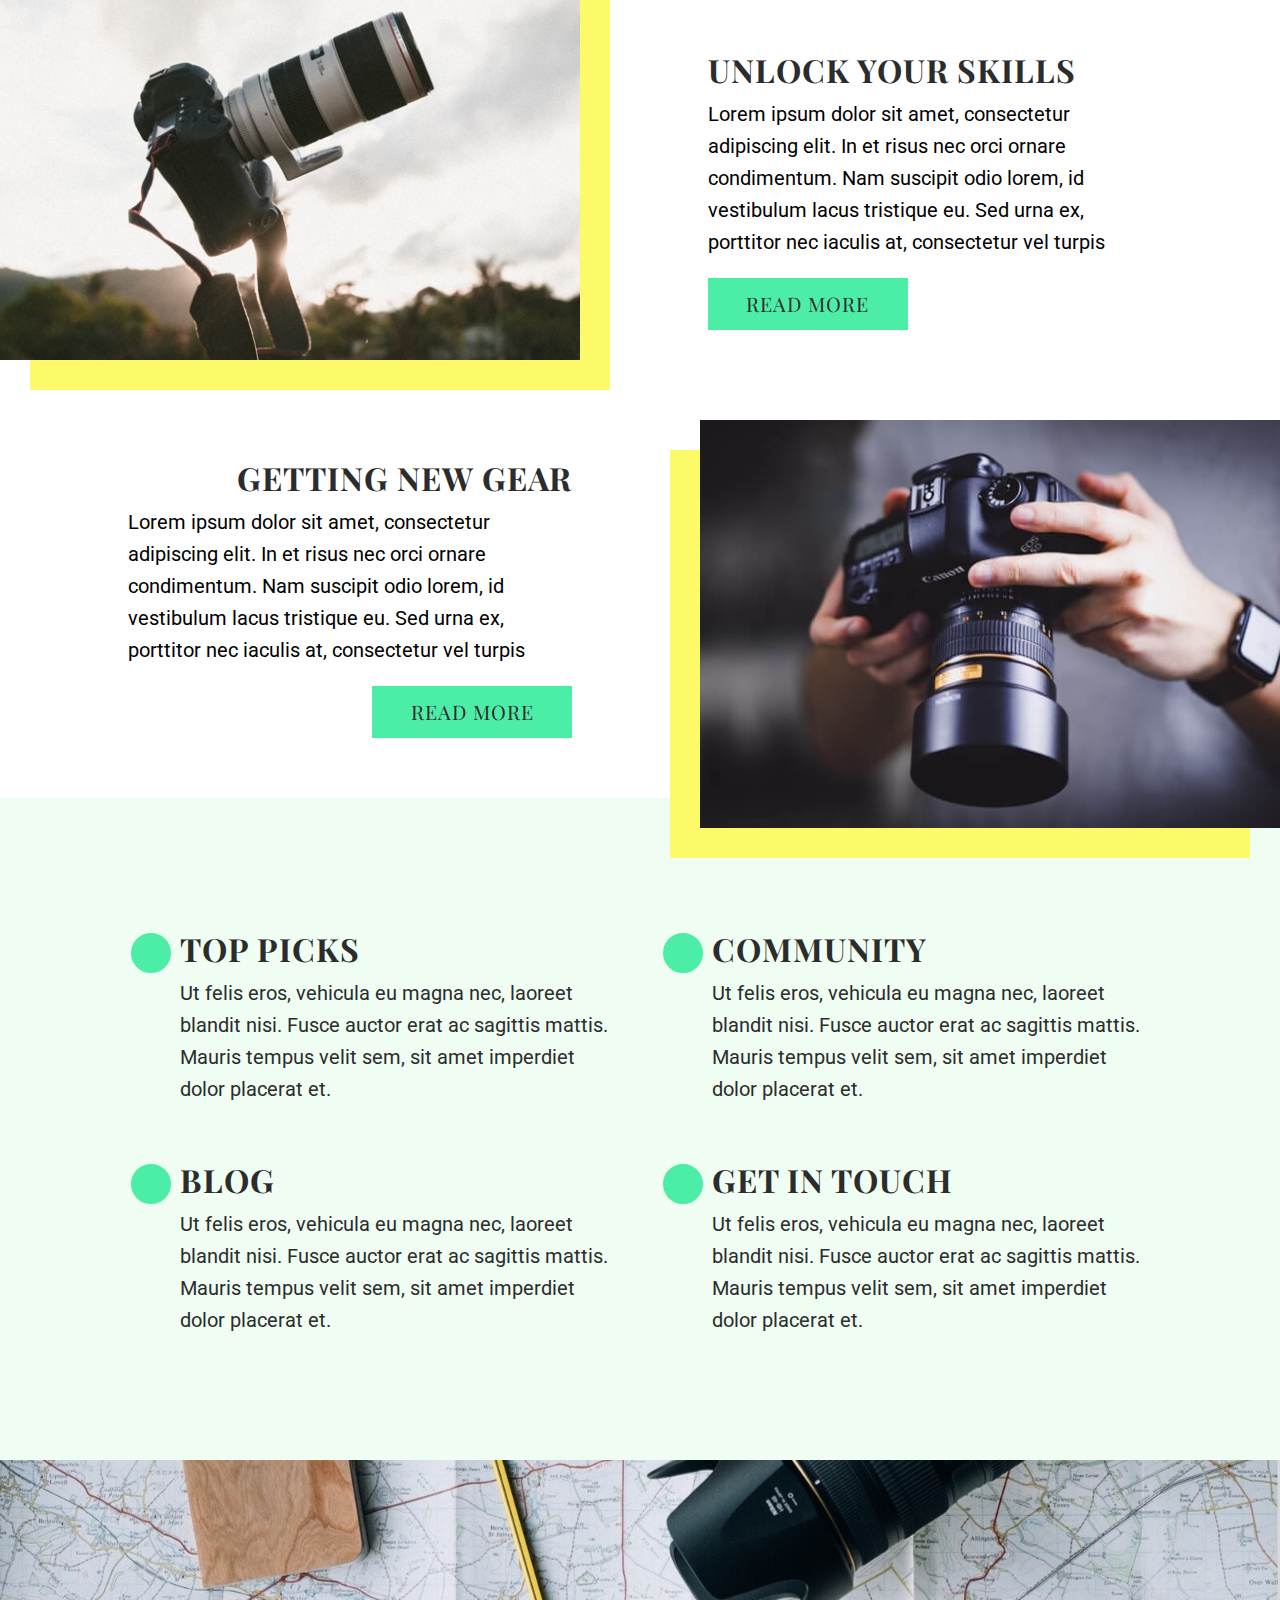
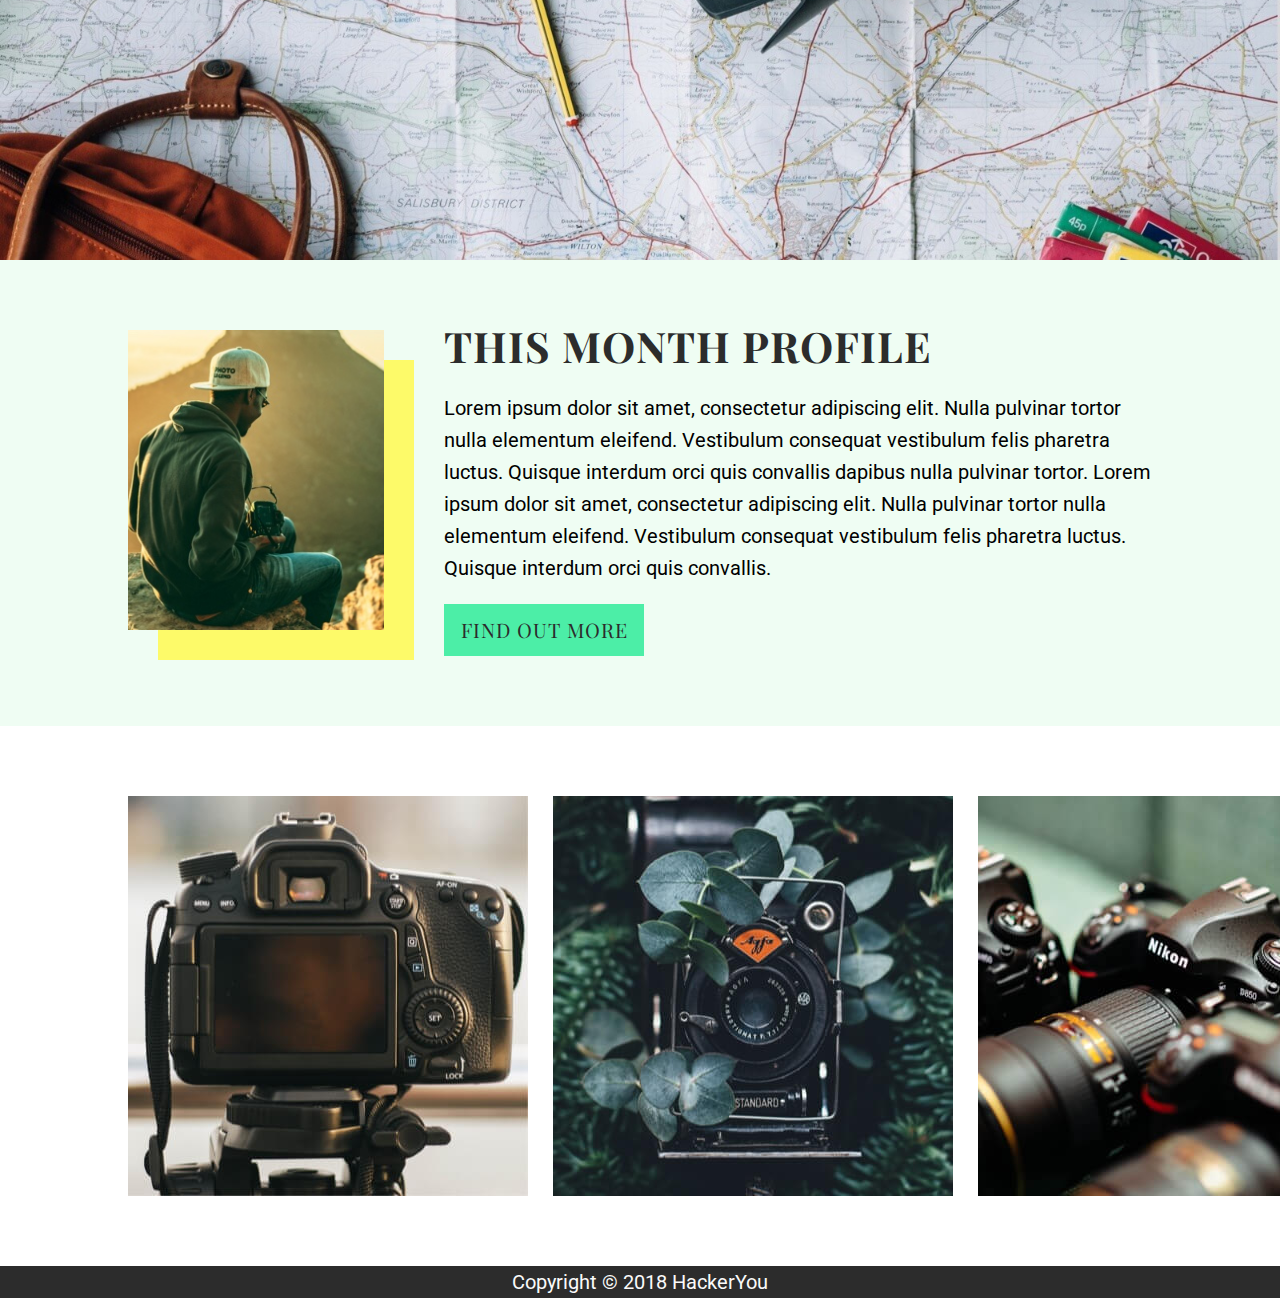
==== commit 5edfa784: "final commit - Further changes to responsive + keyframes updated" ====
--- a/index.html
+++ b/index.html
@@ -4,7 +4,7 @@
     <meta charset="UTF-8">
     <meta name="viewport" content="width=device-width, initial-scale=1.0">
     <meta http-equiv="X-UA-Compatible" content="ie=edge">
-    <title>Home</title>
+    <title>Home - Captured</title>
     <link rel="stylesheet" href="https://use.fontawesome.com/releases/v5.8.1/css/all.css" integrity="sha384-50oBUHEmvpQ+1lW4y57PTFmhCaXp0ML5d60M1M7uH2+nqUivzIebhndOJK28anvf" crossorigin="anonymous">
     <link href="https://fonts.googleapis.com/css?family=Playfair+Display:700i|Roboto" rel="stylesheet">
     <link rel="stylesheet" href="styles/style.css">
@@ -12,7 +12,7 @@
 <body>
     <header class="headerHome">
         <div class="wrapper mainHeader mainHeaderHome">
-            <!-- Hamburger Nav for Responsive -->
+            <!-- Hamburger Nav for smaller screens -->
             <label for="toggle">
                 <div class="hamburgerNav">
                     <span></span>
@@ -21,6 +21,7 @@
                 </div>
             </label>
             <input type="checkbox" id="toggle" name="toggle">
+            <!-- Nav for larger screens -->
             <nav>
                 <ul class="clearfix">
                     <li><a href="index.html">Home</a></li>
@@ -50,7 +51,7 @@
                     <div class="articleInfo">
                         <h3>Unlock Your Skills</h3>
                         <p>Lorem ipsum dolor sit amet, consectetur adipiscing elit. In et risus nec orci ornare condimentum. Nam suscipit odio lorem, id vestibulum lacus tristique eu. Sed urna ex, porttitor nec iaculis at, consectetur vel turpis</p>
-                        <a href="#" class="linkButton">Find out more</a>
+                        <a href="#" class="linkButton">Read More</a>
                     </div>
                 </article>
                 
@@ -58,10 +59,8 @@
                     <div class="articleImage articleImage2 dropShadowLeft"></div>
                     <div class="articleInfo">
                         <h3>Getting New Gear</h3>
-                        <p>Lorem ipsum dolor sit amet, consectetur adipiscing elit. In et risus nec orci ornare condimentum. Nam
-                            suscipit odio lorem, id vestibulum lacus tristique eu. Sed urna ex, porttitor nec iaculis at,
-                            consectetur vel turpis</p>
-                        <a href="#" class="linkButton">Find out more</a>
+                        <p>Lorem ipsum dolor sit amet, consectetur adipiscing elit. In et risus nec orci ornare condimentum. Nam suscipit odio lorem, id vestibulum lacus tristique eu. Sed urna ex, porttitor nec iaculis at, consectetur vel turpis</p>
+                        <a href="#" class="linkButton">Read More</a>
                     </div>
                 </article>
             </div>
@@ -106,6 +105,7 @@
                             </div>
                         </a>
                     </li>
+
                     <li>
                         <a href="#" class="linkOptions">
                             <div class="linkIcon">
@@ -153,6 +153,5 @@
             <p>Copyright &copy; 2018 HackerYou</p>
         </div>
     </footer>
-
 </body>
 </html>--- a/styles/style.css
+++ b/styles/style.css
@@ -168,18 +168,16 @@
 textarea {
   width: 100%;
   padding: 15px;
+  margin: 10px 0;
   resize: none;
   border: 2px solid #4ceea7;
-  margin: 10px 0;
   background-color: transparent; }
 
 input[type=submit] {
-  font-family: 'Playfair Display', serif;
-  text-transform: uppercase;
+  width: 100%;
+  padding: 5px;
+  margin: 3% 0;
   border: none;
-  margin: 3% 0;
-  padding: 5px;
-  width: 100%;
   background-color: #4ceea7; }
 
 input[type=text]::-webkit-input-placeholder,
@@ -232,16 +230,6 @@
 h2 {
   margin: 0;
   padding: 0; }
-
-.pageTitle {
-  font-size: 80px;
-  font-size: 4rem;
-  font-family: 'Playfair Display', serif;
-  color: #2c2c2c;
-  text-transform: uppercase;
-  width: 100%;
-  line-height: 92px;
-  text-align: center; }
 
 h2,
 h3 {
@@ -266,13 +254,28 @@
 i {
   font-size: 1rem; }
 
+.pageTitle,
+.linkButton,
+.about,
+.companyName,
+nav {
+  text-align: center; }
+
+.pageTitle {
+  font-size: 80px;
+  font-size: 4rem;
+  font-family: 'Playfair Display', serif;
+  color: #2c2c2c;
+  text-transform: uppercase;
+  width: 100%;
+  line-height: 92px; }
+
 nav {
   font-size: 20px;
   font-size: 1rem;
   font-family: 'Playfair Display', serif;
   color: #2c2c2c;
   text-transform: uppercase;
-  text-align: center;
   line-height: 29px;
   letter-spacing: 1px; }
 
@@ -282,7 +285,6 @@
   font-family: 'Playfair Display', serif;
   color: #2c2c2c;
   text-transform: uppercase;
-  text-align: center;
   line-height: 32px;
   letter-spacing: 1px; }
 
@@ -291,10 +293,6 @@
   font-style: italic; }
   .inlineLink:hover {
     color: #4ceea7; }
-
-.about,
-.companyName {
-  text-align: center; }
 
 .companyName {
   font-size: 138px;
@@ -337,6 +335,10 @@
   font-size: 1rem;
   font-family: 'Roboto', sans-serif;
   text-transform: capitalize; }
+
+input[type=submit] {
+  font-family: 'Playfair Display', serif;
+  text-transform: uppercase; }
 
 .contactEmail {
   font-size: 26px;
@@ -417,8 +419,8 @@
 
 .mainHeaderBlog h1 {
   width: calc(60% - 25px);
+  margin-top: 5%;
   text-align: left;
-  margin-top: 5%;
   z-index: 10; }
 
 .mainSection {
@@ -431,22 +433,22 @@
   .blogContent aside {
     width: calc(40% - 25px);
     margin-right: 25px;
+    margin-bottom: -75px;
     position: relative;
-    top: -75px;
-    margin-bottom: -75px; }
+    top: -75px; }
   .blogContent .blogSection {
     width: 60%;
+    margin-bottom: -475px;
     position: relative;
-    top: -475px;
-    margin-bottom: -475px; }
+    top: -475px; }
 
 .asideAboutSection {
-  background-color: #fafafa;
-  padding: 20px; }
+  padding: 20px;
+  background-color: #fafafa; }
   .asideAboutSection .asideImage {
+    width: 180%;
+    height: 400px;
     background: url(../assets/sideBlogImage.jpg) center/cover no-repeat #fafafa;
-    height: 400px;
-    width: 180%;
     position: relative;
     top: -40px;
     left: -80%; }
@@ -462,14 +464,16 @@
   color: #4ceea7; }
 
 .FeatureImage1 {
-  background: url(../assets/blogPostImage.jpg) top center/cover no-repeat;
+  width: 116.3%;
   height: 550px;
-  width: 116.3%;
-  margin-left: 4.5%; }
+  margin-left: 4.5%;
+  background: url(../assets/blogPostImage.jpg) top center/cover no-repeat; }
 
 .featuredBlog article {
   padding-left: 30px;
-  padding-bottom: 30px; }
+  padding-bottom: 30px;
+  border: 4px solid #fdfa69;
+  border-right: 0; }
 
 .featuredBlog h2 {
   margin-top: 60px; }
@@ -477,15 +481,11 @@
 .featuredBlog h2 + p {
   margin: 10px 0 40px 0; }
 
-.featuredBlog article {
-  border: 4px solid #fdfa69;
-  border-right: 0; }
-
 .postedComment {
+  margin: 50px 0;
   display: -webkit-box;
   display: -ms-flexbox;
-  display: flex;
-  margin: 50px 0; }
+  display: flex; }
   .postedComment .readerComment {
     width: calc(85% - 30px);
     margin-left: 30px; }
@@ -509,9 +509,9 @@
 
 @media (max-width: 1000px) {
   .blogHeader {
-    background: url(../assets/blogHeader.jpg) top center/cover no-repeat #effdf3;
     width: 100%;
-    height: 60vh; }
+    height: 60vh;
+    background: url(../assets/blogHeader.jpg) top center/cover no-repeat #effdf3; }
   .mainHeaderBlog h1 {
     width: 100%;
     margin: 100px auto;
@@ -526,16 +526,16 @@
     flex-direction: column-reverse; }
     .blogContent aside {
       width: 100%;
+      margin-right: 0;
+      margin-bottom: 0;
       text-align: center;
-      margin-right: 0;
       position: static;
-      top: 0;
-      margin-bottom: 0; }
+      top: 0; }
     .blogContent .blogSection {
       width: 100%;
+      margin-bottom: 0;
       position: static;
-      top: 0;
-      margin-bottom: 0; }
+      top: 0; }
   .FeatureImage1 {
     width: 100%;
     margin: 30px; }
@@ -680,33 +680,84 @@
     margin-top: 30%; } }
 
 /* ----------------------------------------------
- * Generated by Animista on 2019-5-7 18:5:15
+ * Generated by Animista on 2019-5-7 22:46:29
  * w: http://animista.net, t: @cssanimista
  * ---------------------------------------------- */
 /**
  * ----------------------------------------
- * animation flip-diagonal-2-br
+ * animation heartbeat
  * ----------------------------------------
  */
-@-webkit-keyframes flip-diagonal-2-br {
-  0% {
-    -webkit-transform: rotate3d(-1, 1, 0, 0deg);
-    transform: rotate3d(-1, 1, 0, 0deg); }
-  100% {
-    -webkit-transform: rotate3d(-1, 1, 0, 180deg);
-    transform: rotate3d(-1, 1, 0, 180deg); } }
-
-@keyframes flip-diagonal-2-br {
-  0% {
-    -webkit-transform: rotate3d(-1, 1, 0, 0deg);
-    transform: rotate3d(-1, 1, 0, 0deg); }
-  100% {
-    -webkit-transform: rotate3d(-1, 1, 0, 180deg);
-    transform: rotate3d(-1, 1, 0, 180deg); } }
-
-.flip-diagonal-2-br {
-  -webkit-animation: flip-diagonal-2-br 0.4s cubic-bezier(0.455, 0.03, 0.515, 0.955) both;
-  animation: flip-diagonal-2-br 0.4s cubic-bezier(0.455, 0.03, 0.515, 0.955) both; }
+@-webkit-keyframes heartbeat {
+  from {
+    -webkit-transform: scale(1);
+    transform: scale(1);
+    -webkit-transform-origin: center center;
+    transform-origin: center center;
+    -webkit-animation-timing-function: ease-out;
+    animation-timing-function: ease-out; }
+  10% {
+    -webkit-transform: scale(0.91);
+    transform: scale(0.91);
+    -webkit-animation-timing-function: ease-in;
+    animation-timing-function: ease-in; }
+  17% {
+    -webkit-transform: scale(0.98);
+    transform: scale(0.98);
+    -webkit-animation-timing-function: ease-out;
+    animation-timing-function: ease-out; }
+  33% {
+    -webkit-transform: scale(0.87);
+    transform: scale(0.87);
+    -webkit-animation-timing-function: ease-in;
+    animation-timing-function: ease-in; }
+  45% {
+    -webkit-transform: scale(1);
+    transform: scale(1);
+    -webkit-animation-timing-function: ease-out;
+    animation-timing-function: ease-out; } }
+@keyframes heartbeat {
+  from {
+    -webkit-transform: scale(1);
+    transform: scale(1);
+    -webkit-transform-origin: center center;
+    transform-origin: center center;
+    -webkit-animation-timing-function: ease-out;
+    animation-timing-function: ease-out; }
+  10% {
+    -webkit-transform: scale(0.91);
+    transform: scale(0.91);
+    -webkit-animation-timing-function: ease-in;
+    animation-timing-function: ease-in; }
+  17% {
+    -webkit-transform: scale(0.98);
+    transform: scale(0.98);
+    -webkit-animation-timing-function: ease-out;
+    animation-timing-function: ease-out; }
+  33% {
+    -webkit-transform: scale(0.87);
+    transform: scale(0.87);
+    -webkit-animation-timing-function: ease-in;
+    animation-timing-function: ease-in; }
+  45% {
+    -webkit-transform: scale(1);
+    transform: scale(1);
+    -webkit-animation-timing-function: ease-out;
+    animation-timing-function: ease-out; } }
+
+img {
+  max-width: 100%;
+  width: 100%; }
+
+a {
+  text-decoration: none;
+  color: #2c2c2c; }
+
+ul,
+li {
+  list-style-type: none;
+  margin: 0;
+  padding: 0; }
 
 .wrapper {
   width: 80%;
@@ -728,24 +779,6 @@
   -ms-flex-align: end;
   align-items: flex-end; }
 
-.headerHome {
-  width: 100%;
-  height: 100vh; }
-
-img {
-  max-width: 100%;
-  width: 100%; }
-
-a {
-  text-decoration: none;
-  color: #2c2c2c; }
-
-ul,
-li {
-  list-style-type: none;
-  margin: 0;
-  padding: 0; }
-
 .linkButton {
   width: 200px;
   padding: 10px;
@@ -794,14 +827,14 @@
   right: 20px; }
   .hamburgerNav span {
     width: 42px;
-    height: 4px;
+    height: 5px;
     margin: 0 0 9px;
     background-color: #2c2c2c;
     border: 2px solid #2c2c2c;
     display: block; }
   .hamburgerNav:hover {
-    -webkit-animation: flip-diagonal-2-br 0.2s cubic-bezier(0.455, 0.03, 0.515, 0.955) both;
-    animation: flip-diagonal-2-br 0.2s cubic-bezier(0.455, 0.03, 0.515, 0.955) both; }
+    -webkit-animation: heartbeat 1.5s ease-in-out infinite both;
+    animation: heartbeat 1.5s ease-in-out infinite both; }
 
 input[type="checkbox"] {
   position: absolute;
@@ -812,6 +845,8 @@
   visibility: hidden; }
 
 .headerHome {
+  width: 100%;
+  height: 100vh;
   background: url(../assets/headerImage.jpg) top/cover no-repeat #effdf3; }
 
 .companyName {
@@ -908,6 +943,7 @@
     margin: 2% 0; }
 
 .linkOptions {
+  padding: 3px;
   display: -webkit-box;
   display: -ms-flexbox;
   display: flex;
@@ -1029,11 +1065,11 @@
   nav {
     padding: 10px 0;
     text-align: center;
+    background-color: #effdf3;
     position: absolute;
     top: 10%;
-    right: 2%;
-    left: 2%;
-    background-color: #effdf3;
+    right: 5%;
+    left: 5%;
     opacity: 0;
     z-index: 50;
     -webkit-transition: opacity 0.2s ease;
@@ -1090,3 +1126,7 @@
 @media (max-height: 700px) and (min-width: 1500px) {
   .companyName {
     top: 85%; } }
+
+@media (max-height: 812px) and (max-width: 375px) {
+  .headerHome {
+    height: 100vh; } }
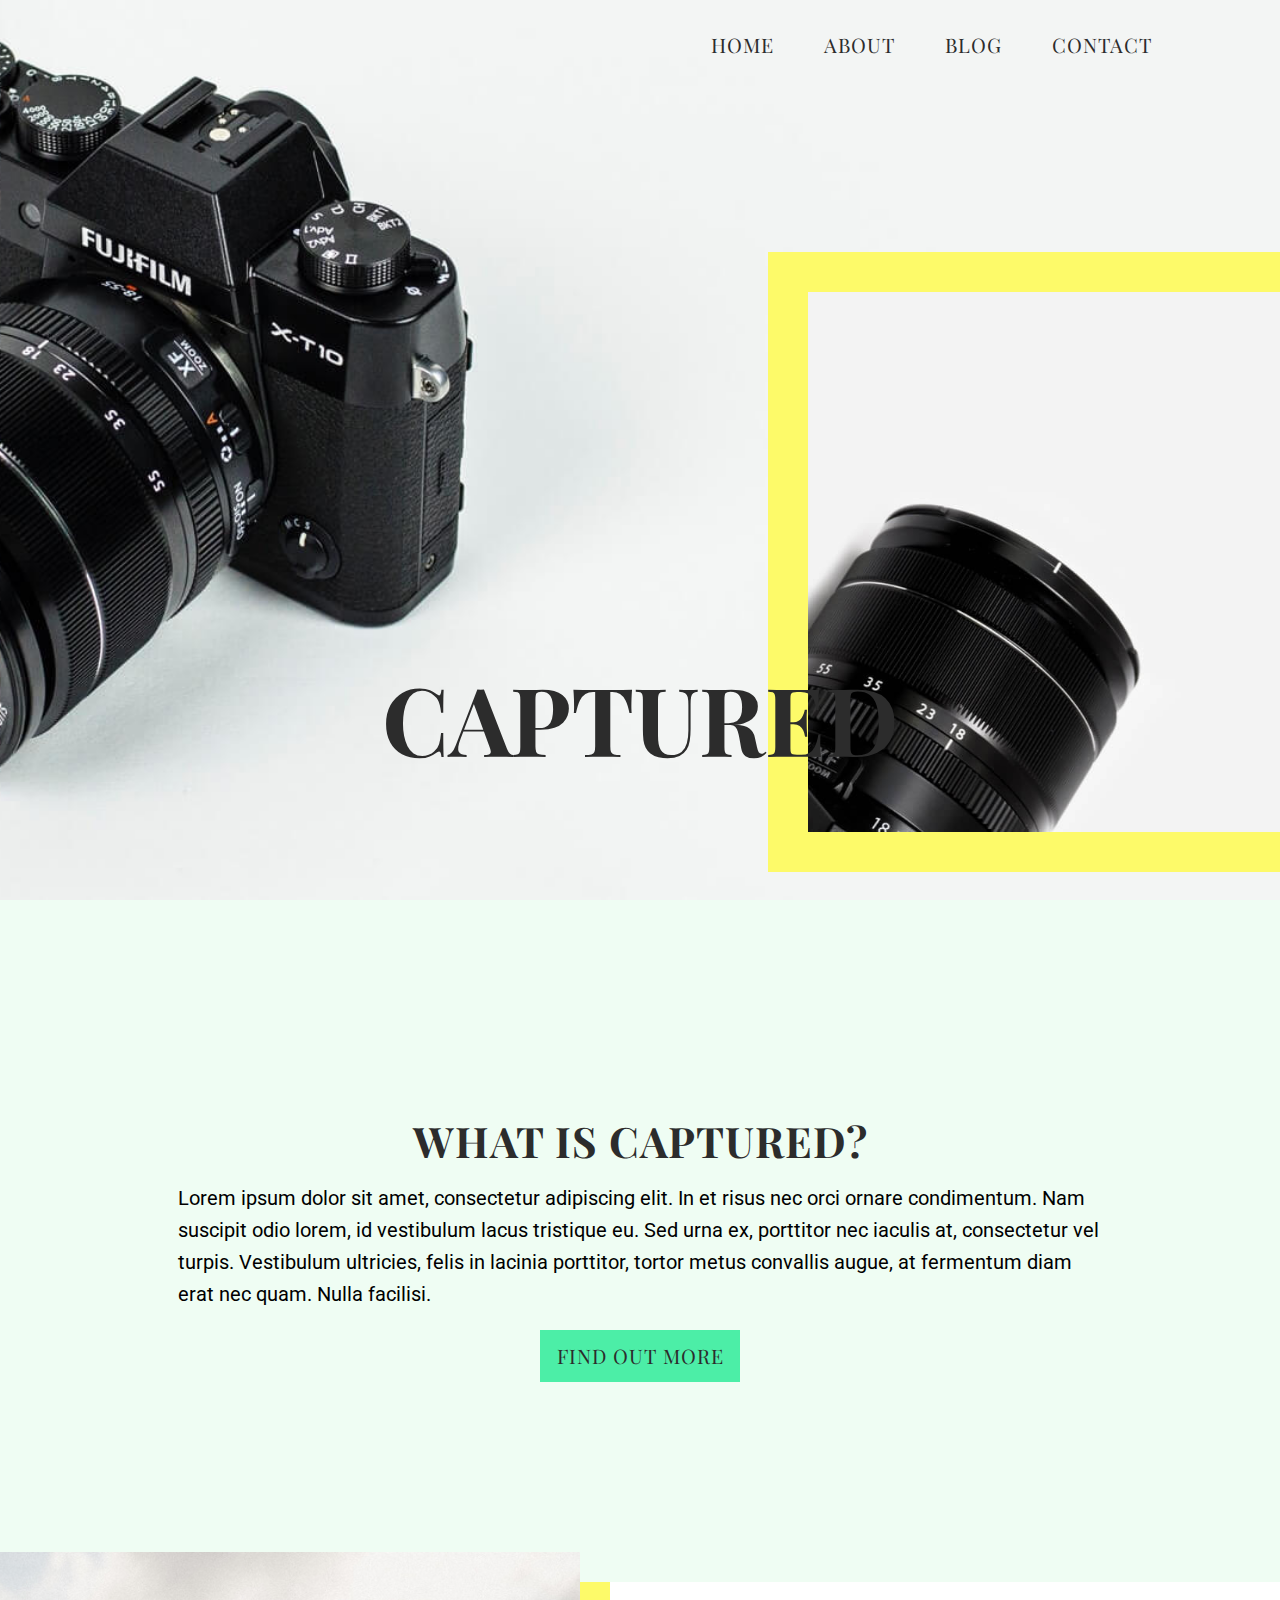
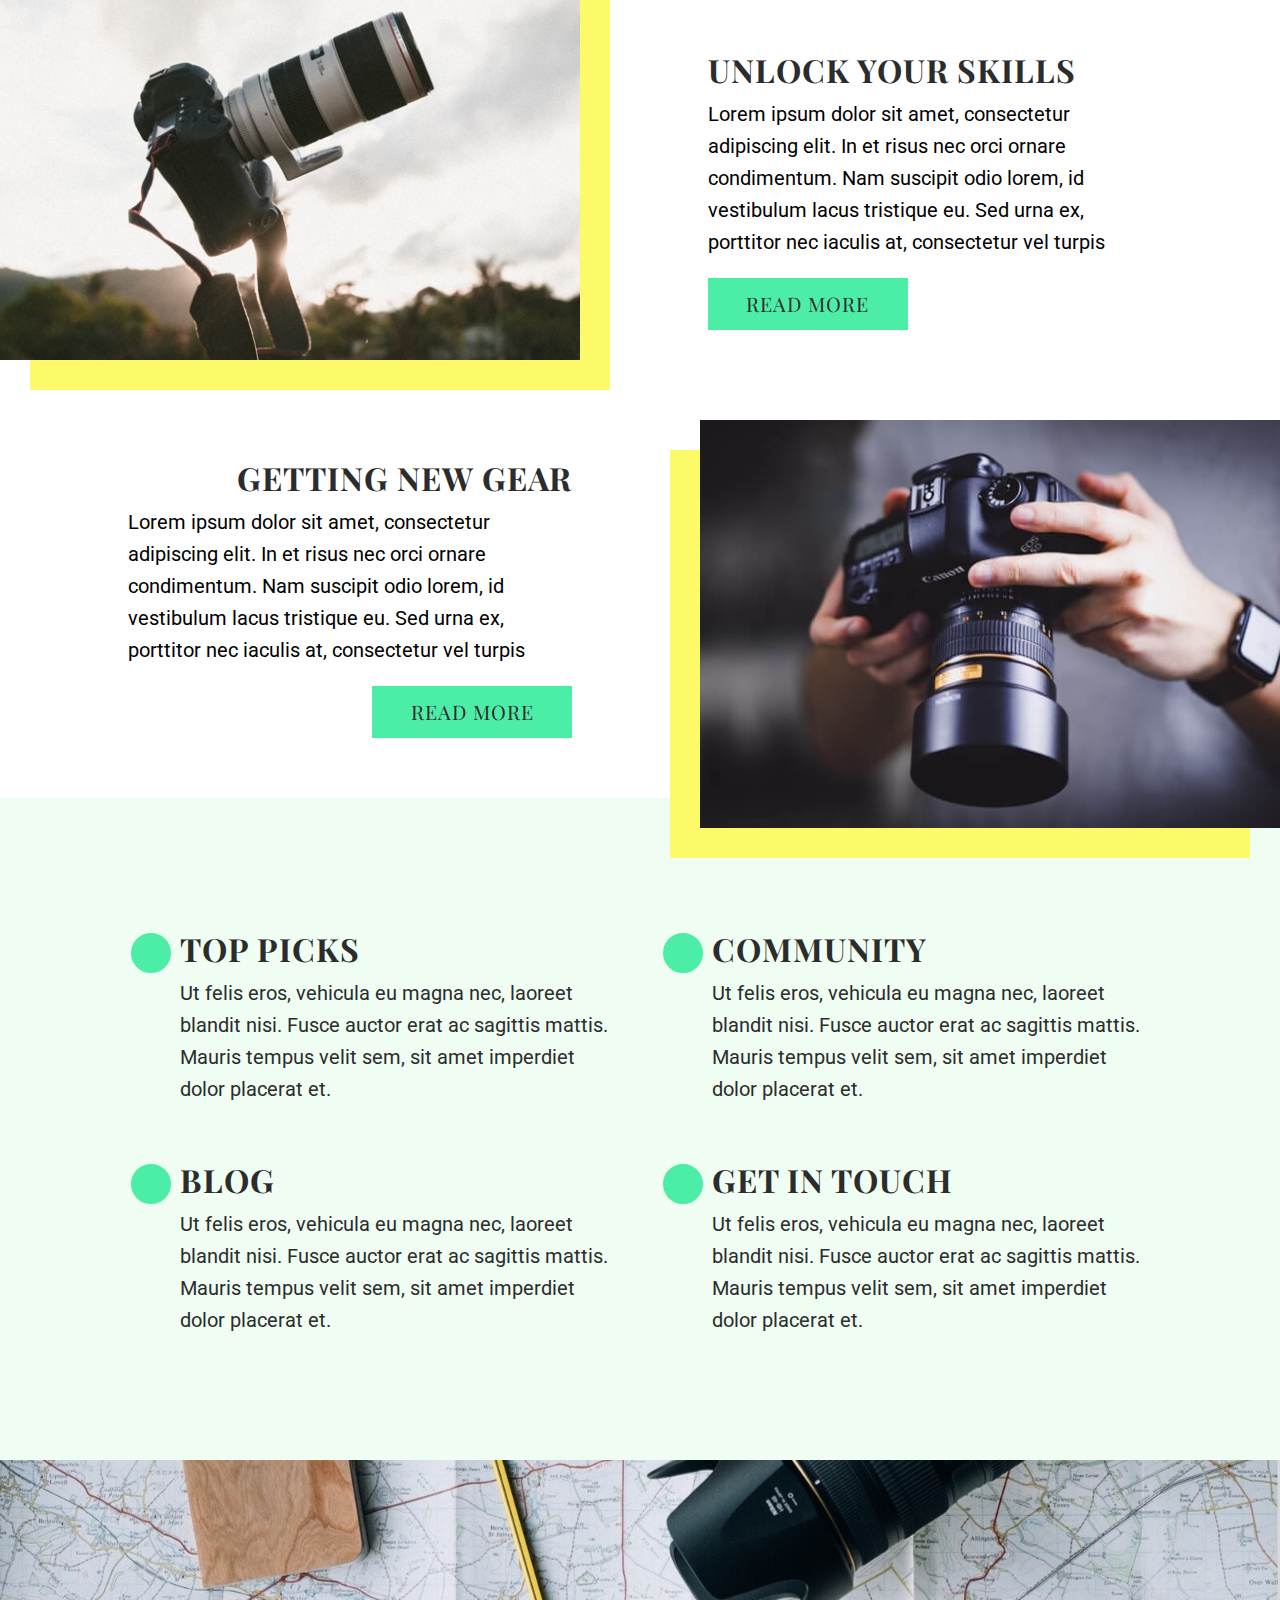
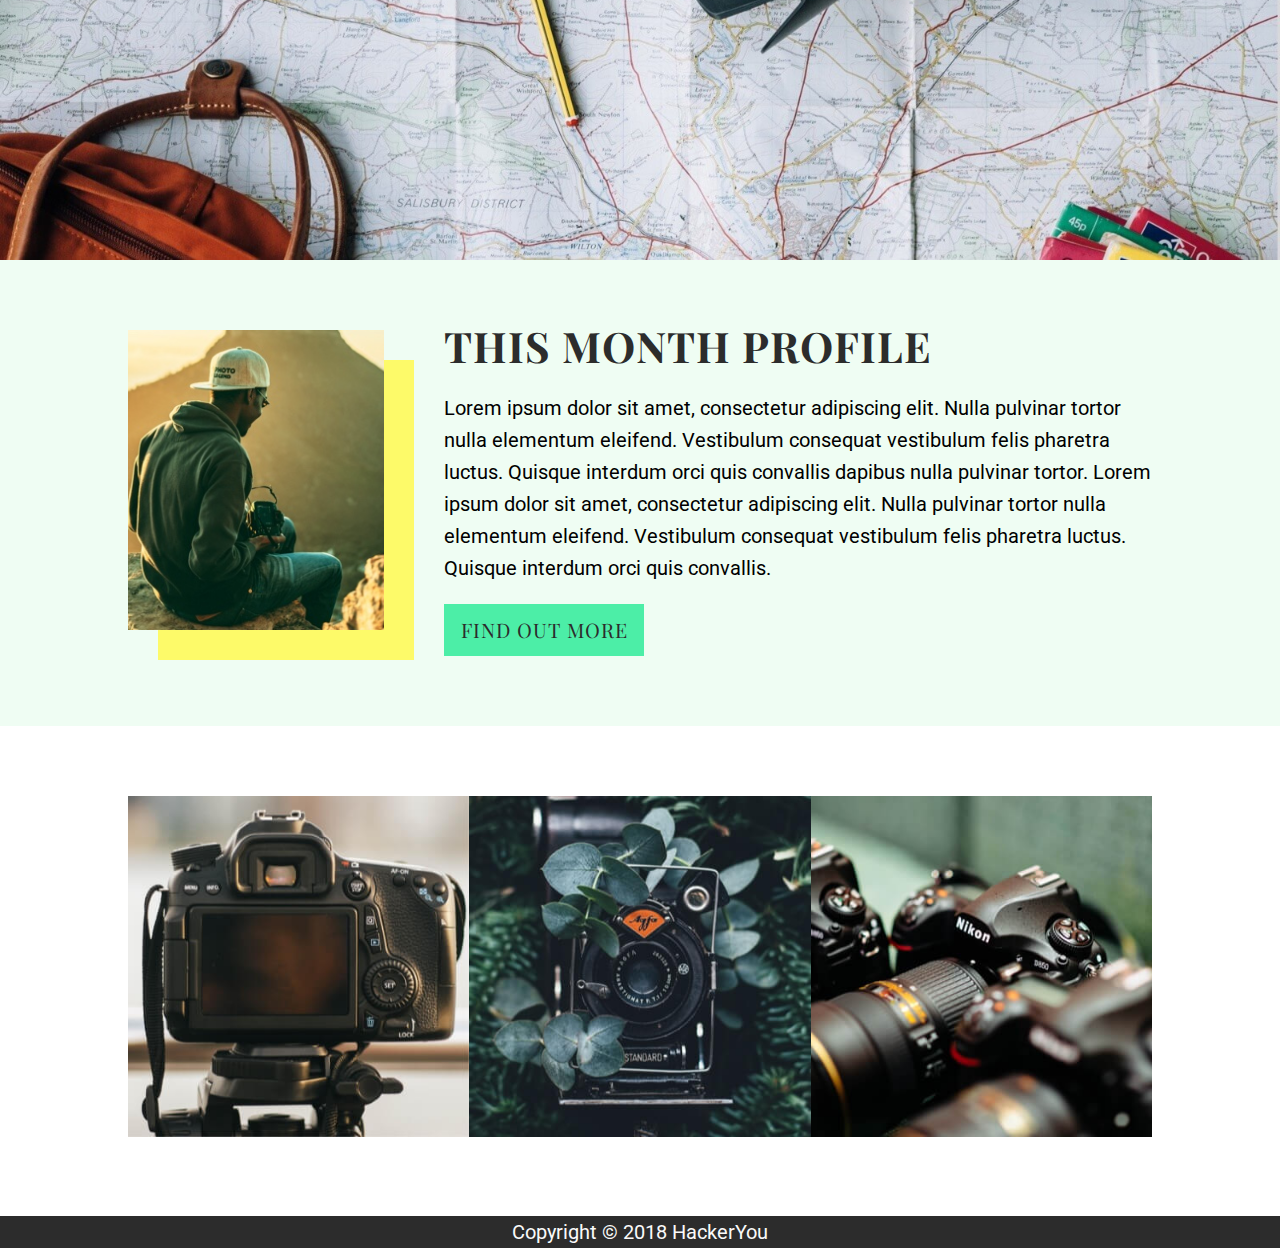
==== commit 8a2ca35a: "updates to gallery section" ====
--- a/index.html
+++ b/index.html
@@ -141,9 +141,15 @@
 
         <section class="gallery">
             <div class="wrapper galleryImages">
-                <img src="assets/galleryImage1.jpg" alt="DSLR camera's viewfinder on a tripod">
-                <img src="assets/galleryImage2.jpg" alt="Vintage camera surrounded by leaves">
-                <img src="assets/galleryImage3.jpg" alt="DSLR camera with long lens">
+                <div class="image-container">
+                    <img src="assets/galleryImage1.jpg" alt="DSLR camera's viewfinder on a tripod">
+                </div>
+                <div class="image-container">
+                    <img src="assets/galleryImage2.jpg" alt="Vintage camera surrounded by leaves">
+                </div>
+                <div class="image-container">
+                    <img src="assets/galleryImage3.jpg" alt="DSLR camera with long lens">
+                </div>
             </div>
         </section>
     </main>
--- a/styles/style.css
+++ b/styles/style.css
@@ -1014,6 +1014,9 @@
   .galleryImages img:last-child {
     margin-right: 0; }
 
+.image-container {
+  width: 100%; }
+
 footer {
   background-color: #2c2c2c; }
   footer p {
@@ -1116,7 +1119,7 @@
       width: 100%; }
   .BackgroundImageMap {
     height: 250px; }
-  .gallery img:last-child {
+  .gallery .image-container:last-child {
     display: none; } }
 
 @media (max-width: 500px) {
